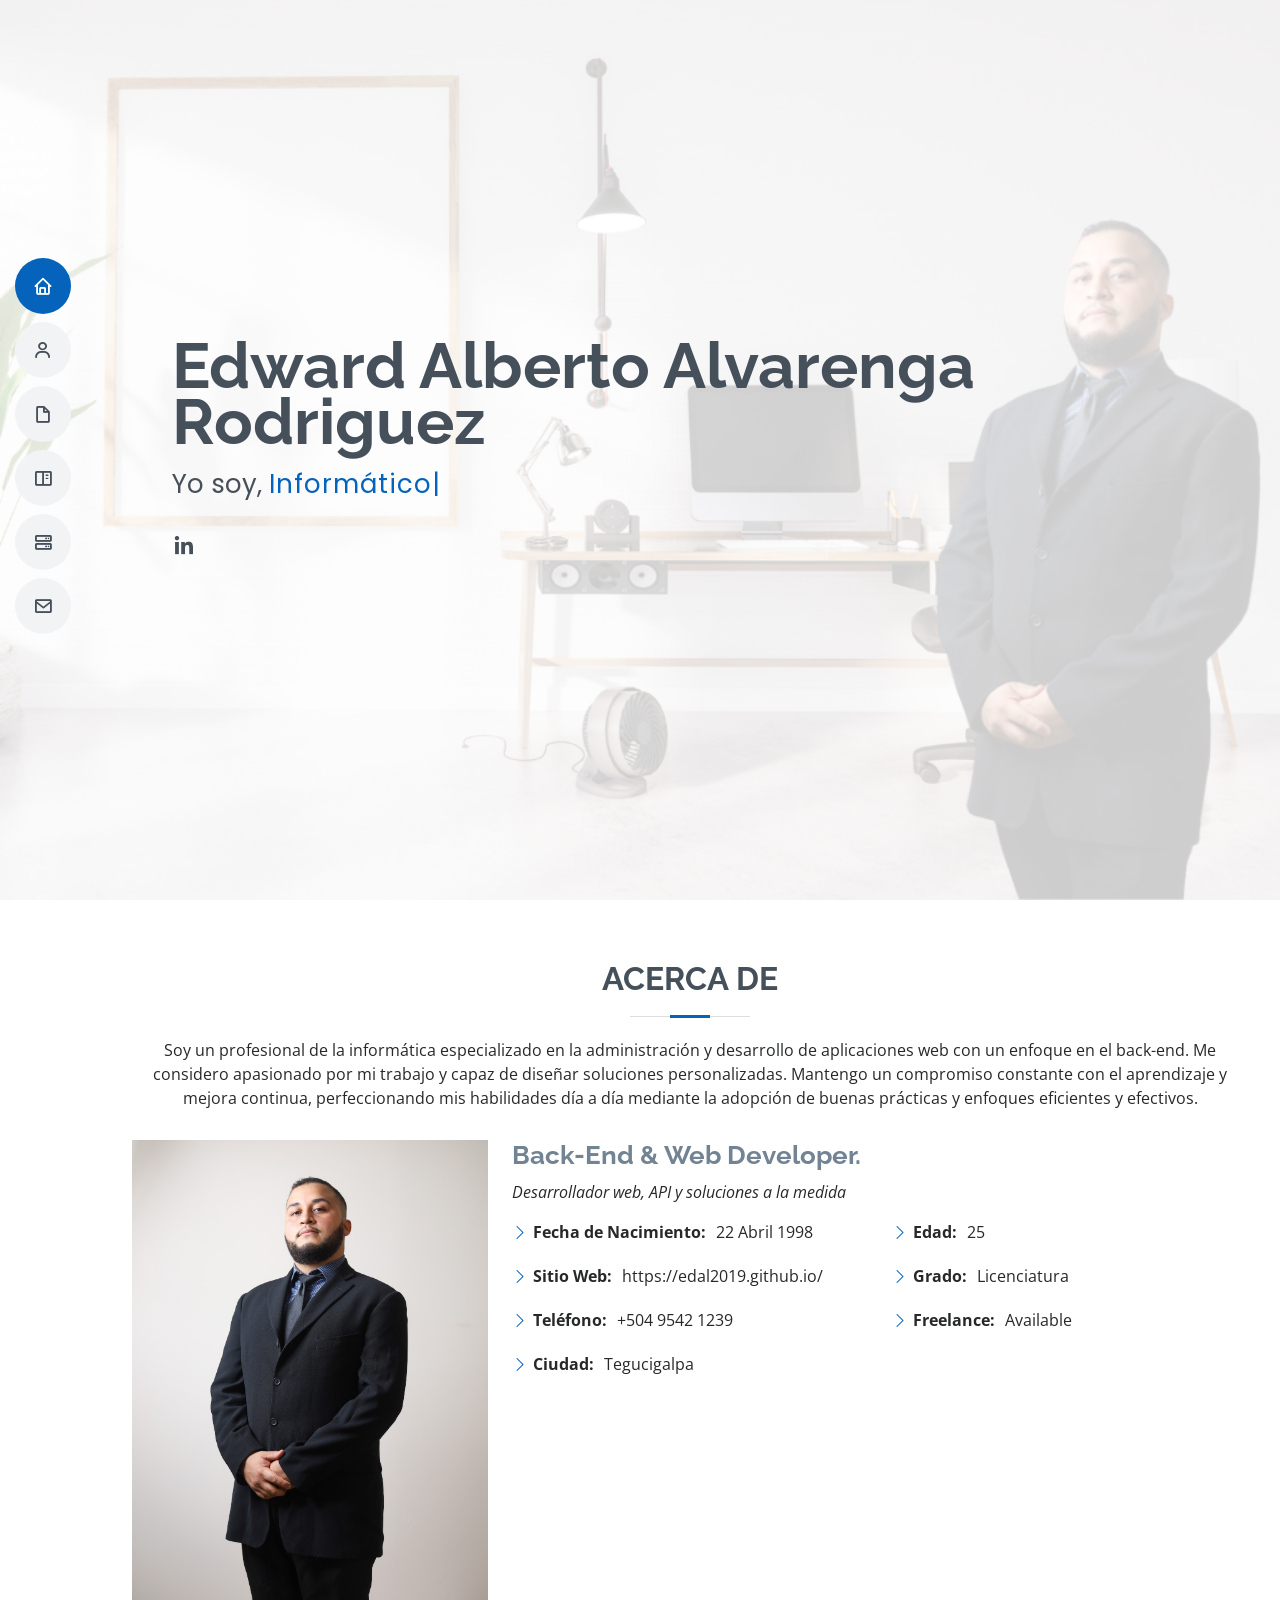
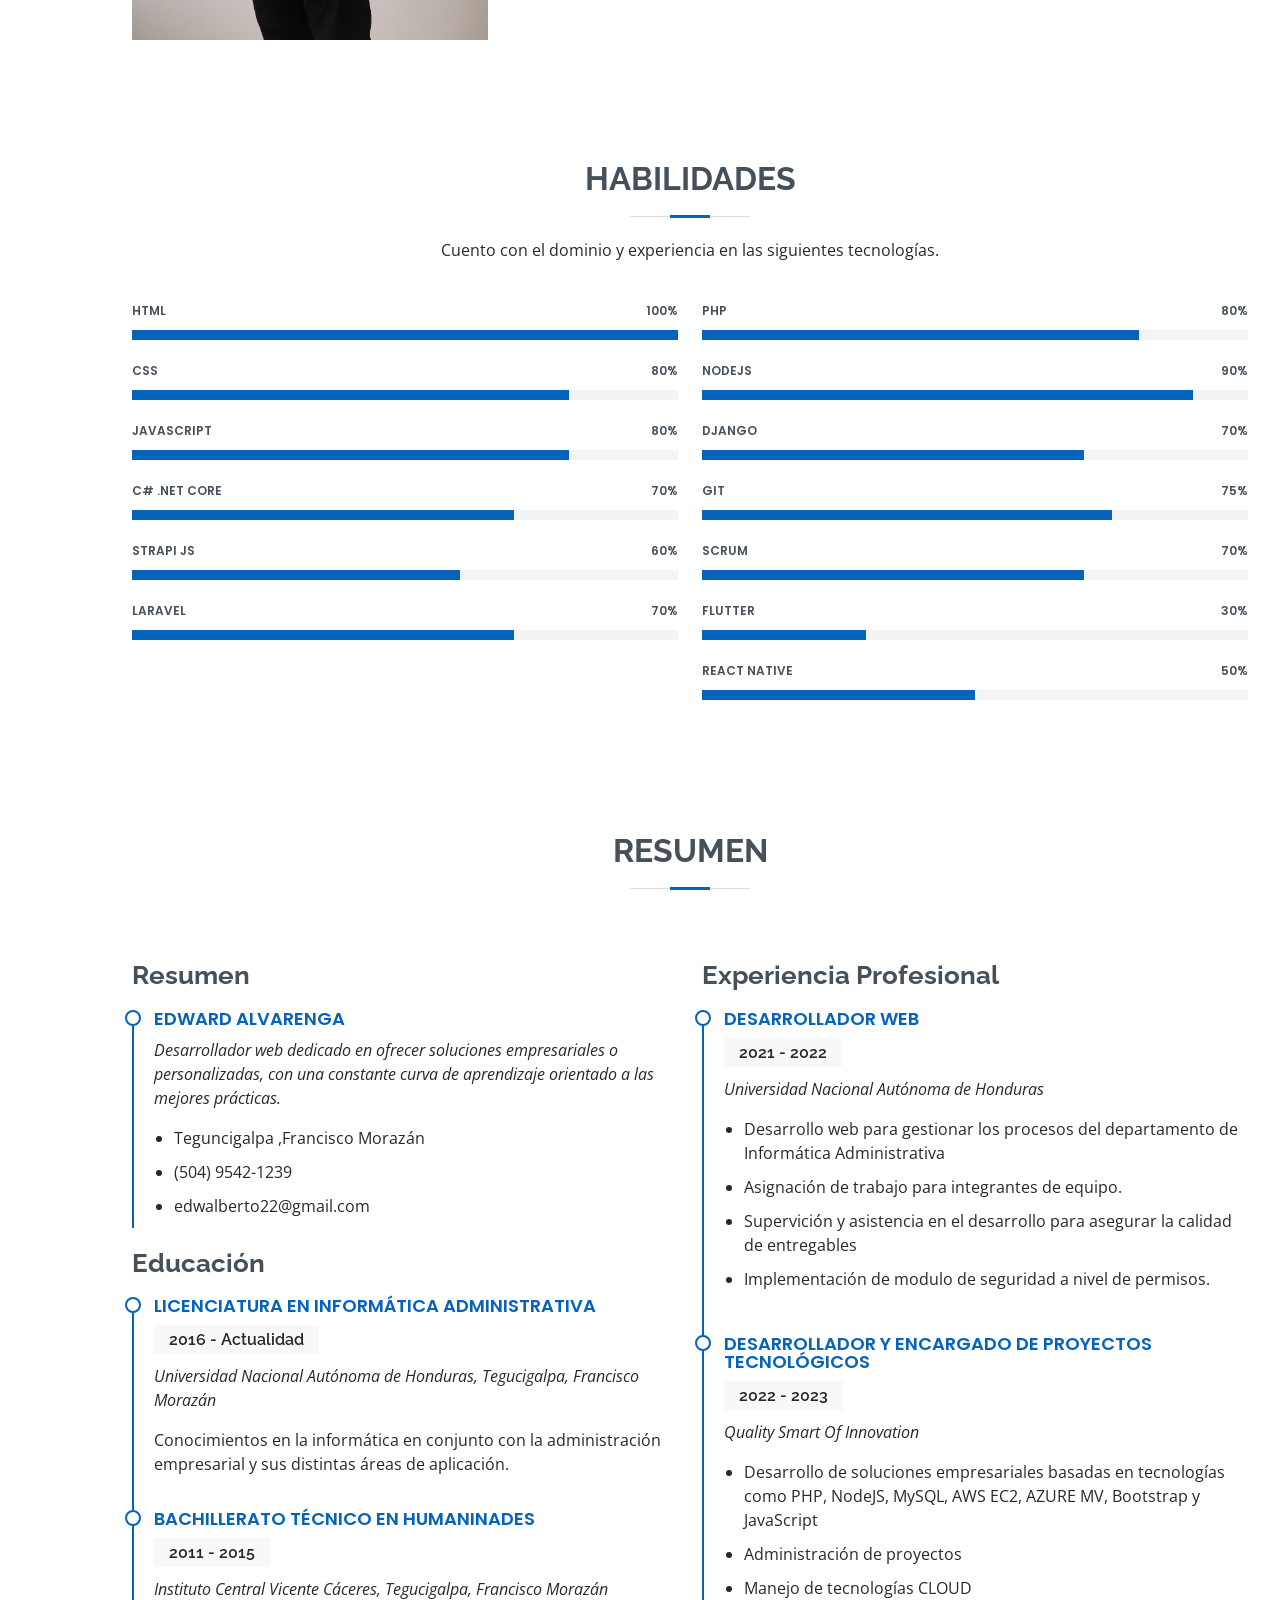
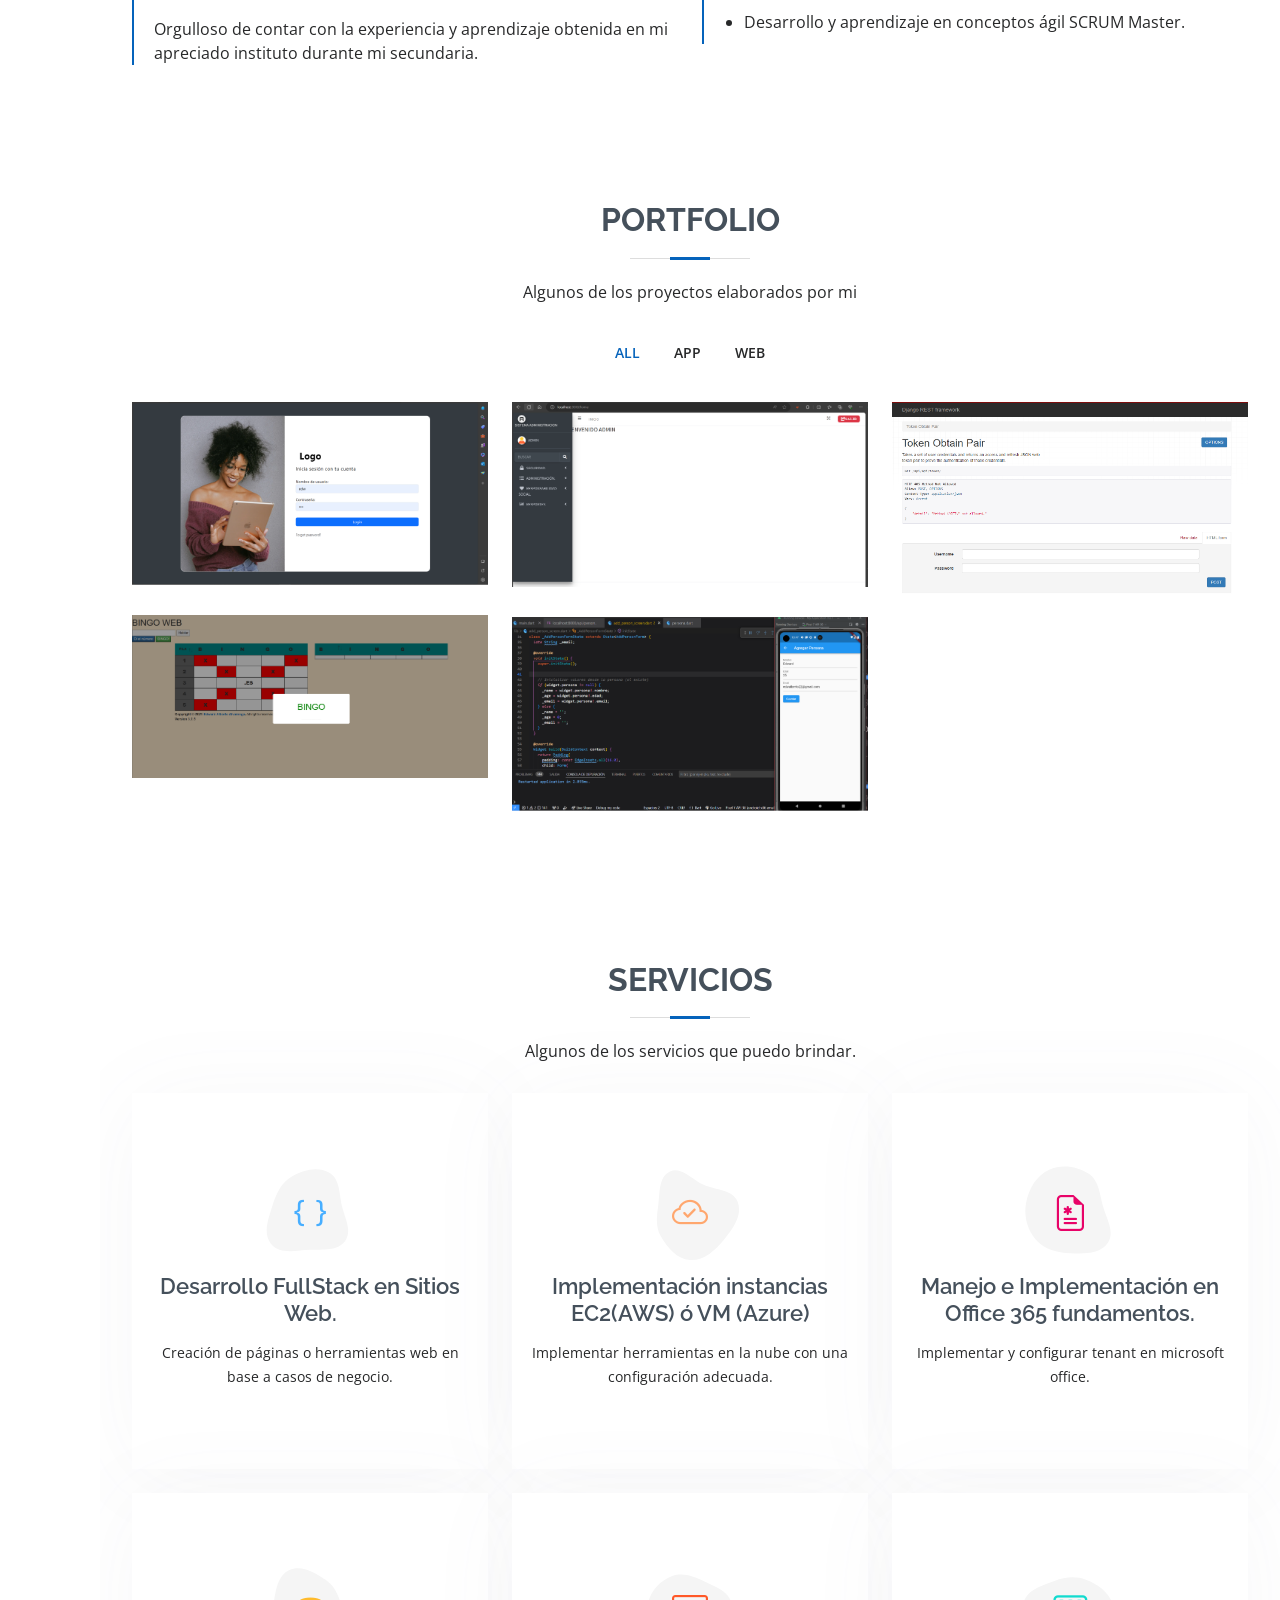
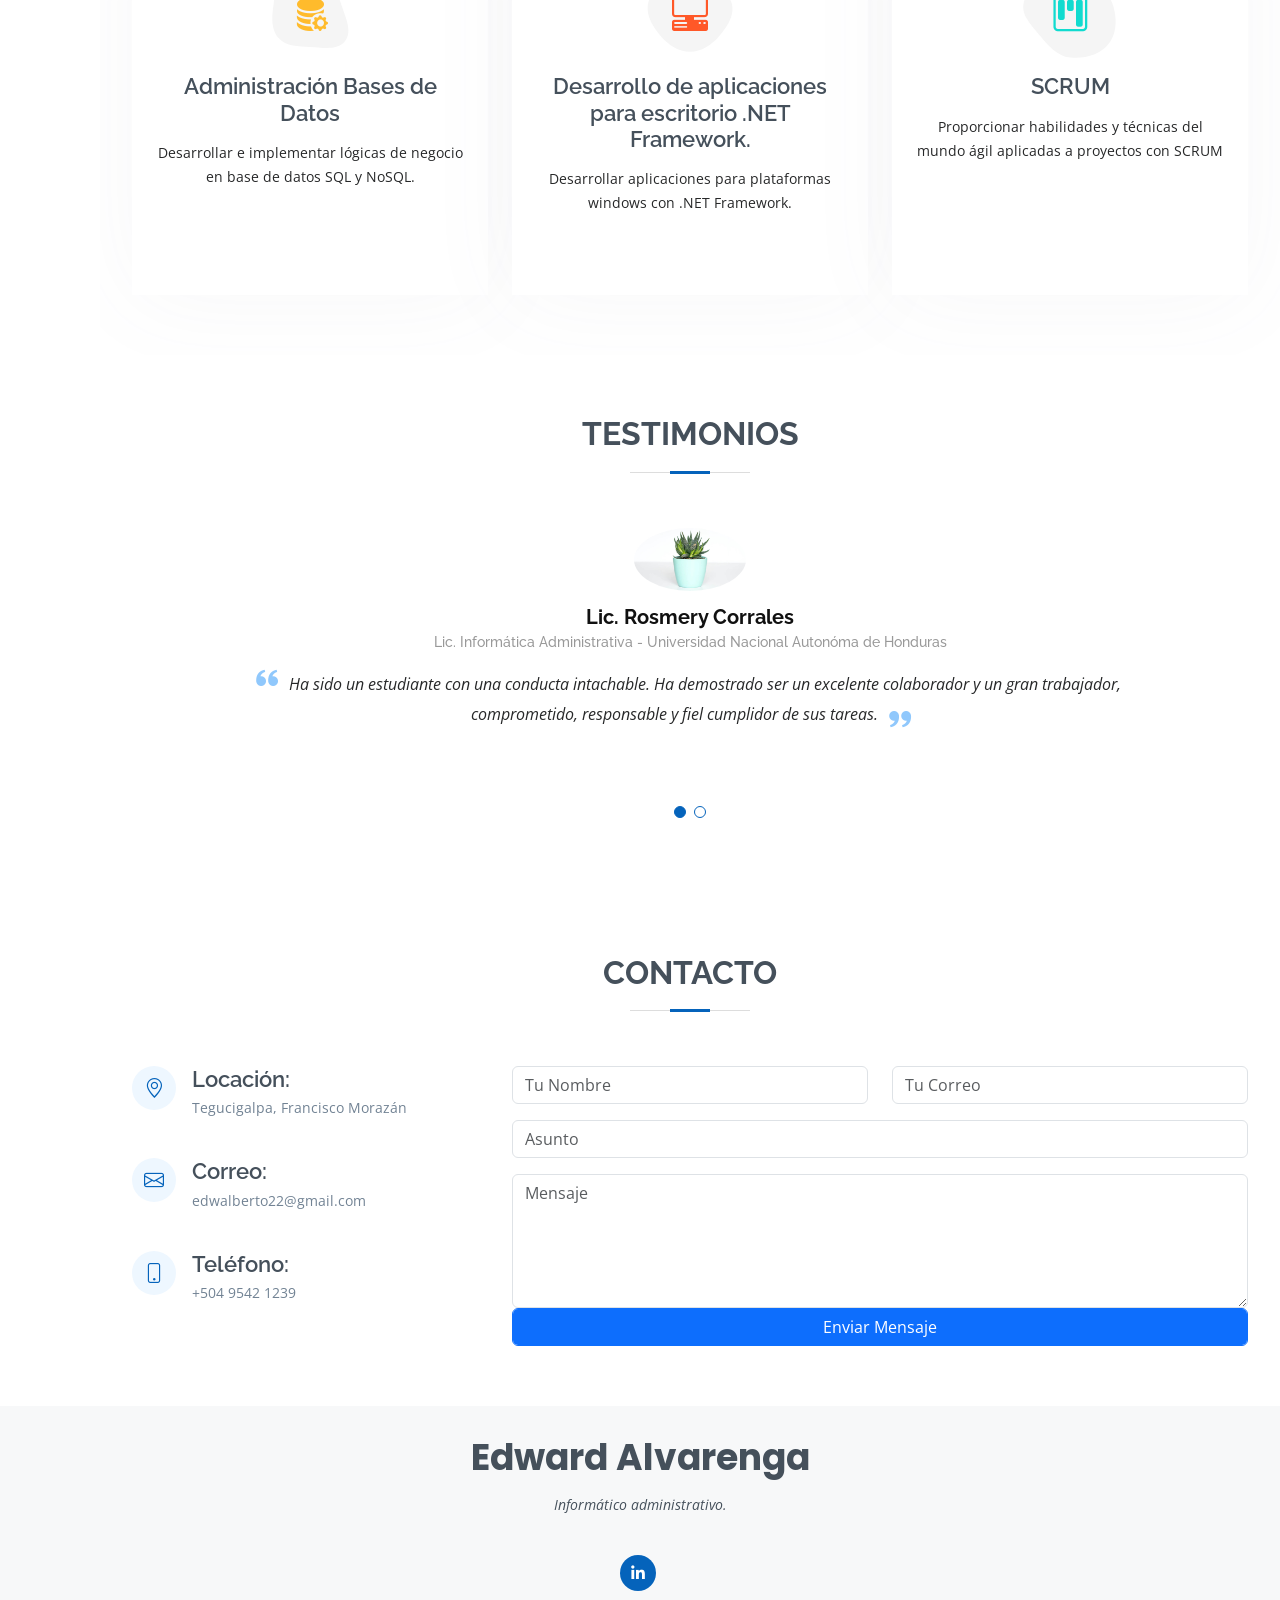
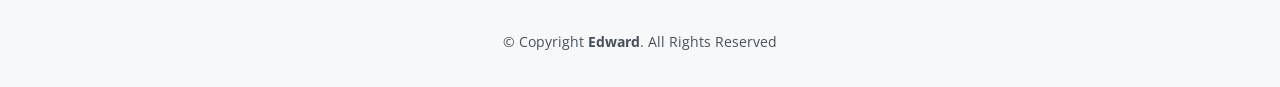
==== index.html @ 3246b092 "react2" ====
<!DOCTYPE html>
<html lang="en">

<head>
  <meta charset="utf-8">
  <meta content="width=device-width, initial-scale=1.0" name="viewport">

  <title>Portafolio Edward Alvarenga - Index</title>
  <meta content="" name="description">
  <meta content="" name="keywords">

  <!-- Favicons -->
  <link href="assets/img/favicon.png" rel="icon">
  <link href="assets/img/apple-touch-icon.png" rel="apple-touch-icon">

  <!-- Google Fonts -->
  <link href="https://fonts.googleapis.com/css?family=Open+Sans:300,300i,400,400i,600,600i,700,700i|Raleway:300,300i,400,400i,500,500i,600,600i,700,700i|Poppins:300,300i,400,400i,500,500i,600,600i,700,700i" rel="stylesheet">

  <!-- Vendor CSS Files -->
  <link href="assets/vendor/aos/aos.css" rel="stylesheet">
  <link href="assets/vendor/bootstrap/css/bootstrap.min.css" rel="stylesheet">
  <link href="assets/vendor/bootstrap-icons/bootstrap-icons.css" rel="stylesheet">
  <link href="assets/vendor/boxicons/css/boxicons.min.css" rel="stylesheet">
  <link href="assets/vendor/glightbox/css/glightbox.min.css" rel="stylesheet">
  <link href="assets/vendor/swiper/swiper-bundle.min.css" rel="stylesheet">

  <!-- Template Main CSS File -->
  <link href="assets/css/style.css" rel="stylesheet">

  <!-- =======================================================
  * Template Name: MyResume
  * Updated: Sep 18 2023 with Bootstrap v5.3.2
  * Template URL: https://bootstrapmade.com/free-html-bootstrap-template-my-resume/
  * Author: BootstrapMade.com
  * License: https://bootstrapmade.com/license/
  ======================================================== -->
</head>

<body>

  <!-- ======= Mobile nav toggle button ======= -->
  <!-- <button type="button" class="mobile-nav-toggle d-xl-none"><i class="bi bi-list mobile-nav-toggle"></i></button> -->
  <i class="bi bi-list mobile-nav-toggle d-lg-none"></i>
  <!-- ======= Header ======= -->
  <header id="header" class="d-flex flex-column justify-content-center">

    <nav id="navbar" class="navbar nav-menu">
      <ul>
        <li><a href="#hero" class="nav-link scrollto active"><i class="bx bx-home"></i> <span>HOME</span></a></li>
        <li><a href="#about" class="nav-link scrollto"><i class="bx bx-user"></i> <span>ACERCA DE</span></a></li>
        <li><a href="#resume" class="nav-link scrollto"><i class="bx bx-file-blank"></i> <span>RESUMEN</span></a></li>
        <li><a href="#portfolio" class="nav-link scrollto"><i class="bx bx-book-content"></i> <span>Portfolio</span></a></li>
        <li><a href="#services" class="nav-link scrollto"><i class="bx bx-server"></i> <span>SERVICIOS</span></a></li>
        <li><a href="#contact" class="nav-link scrollto"><i class="bx bx-envelope"></i> <span>CONTÁCTEME</span></a></li>
      </ul>
    </nav><!-- .nav-menu -->

  </header><!-- End Header -->

  <!-- ======= Hero Section ======= -->
  <section id="hero" class="d-flex flex-column justify-content-center">
    <div class="container" data-aos="zoom-in" data-aos-delay="100">
      <h1>Edward Alberto Alvarenga Rodriguez</h1>
      <p>Yo soy, <span class="typed" data-typed-items="Informático, Desarrollador, Freelancer"></span></p>
      <div class="social-links">


        <a href="https://www.linkedin.com/in/edward-alberto-alvarenga-rodriguez-933784213" target="_blank" class="linkedin"><i class="bx bxl-linkedin"></i></a>
      </div>
    </div>
  </section><!-- End Hero -->

  <main id="main">

    <!-- ======= About Section ======= -->
    <section id="about" class="about">
      <div class="container" data-aos="fade-up">

        <div class="section-title">
          <h2>ACERCA DE</h2>
          <p>
            Soy un profesional de la informática especializado en la administración y desarrollo de aplicaciones web con un enfoque en el back-end. Me considero apasionado por mi trabajo y capaz de diseñar soluciones personalizadas. Mantengo un compromiso constante con el aprendizaje y mejora continua, perfeccionando mis habilidades día a día mediante la adopción de buenas prácticas y enfoques eficientes y efectivos.
          </p>
        </div>

        <div class="row">
          <div class="col-lg-4">
            <img src="assets/img/profile-img1.jpg" class="img-fluid" alt="">
          </div>
          <div class="col-lg-8 pt-4 pt-lg-0 content">
            <h3>Back-End &amp; Web Developer.</h3>
            <p class="fst-italic">
              Desarrollador web, API y soluciones a la medida
            </p>
            <div class="row">
              <div class="col-lg-6">
                <ul>
                  <li><i class="bi bi-chevron-right"></i> <strong>Fecha de Nacimiento:</strong> <span>22 Abril 1998</span></li>
                  <li><i class="bi bi-chevron-right"></i> <strong>Sitio Web:</strong> <span>https://edal2019.github.io/ </span></li>
                  <li><i class="bi bi-chevron-right"></i> <strong>Teléfono:</strong> <span>+504 9542 1239</span></li>
                  <li><i class="bi bi-chevron-right"></i> <strong>Ciudad:</strong> <span>Tegucigalpa</span></li>
                </ul>
              </div>
              <div class="col-lg-6">
                <ul>
                  <li><i class="bi bi-chevron-right"></i> <strong>Edad:</strong> <span>25</span></li>
                  <li><i class="bi bi-chevron-right"></i> <strong>Grado:</strong> <span>Licenciatura</span></li>
                  <li><i class="bi bi-chevron-right"></i> <strong>Freelance:</strong> <span>Available</span></li>
                </ul>
              </div>
            </div>
           
          </div>
        </div>

      </div>
    </section><!-- End About Section -->

    <!-- ======= Facts Section ======= -->
    <section id="facts" hidden class="facts">
      <div class="container" data-aos="fade-up">

        <div class="section-title">
          <h2>Facts</h2>
          <p>Magnam dolores commodi suscipit. Necessitatibus eius consequatur ex aliquid fuga eum quidem. Sit sint consectetur velit. Quisquam quos quisquam cupiditate. Et nemo qui impedit suscipit alias ea. Quia fugiat sit in iste officiis commodi quidem hic quas.</p>
        </div>

        <div class="row">

          <div class="col-lg-3 col-md-6">
            <div class="count-box">
              <i class="bi bi-emoji-smile"></i>
              <span data-purecounter-start="0" data-purecounter-end="232" data-purecounter-duration="1" class="purecounter"></span>
              <p>Happy Clients</p>
            </div>
          </div>

          <div class="col-lg-3 col-md-6 mt-5 mt-md-0">
            <div class="count-box">
              <i class="bi bi-journal-richtext"></i>
              <span data-purecounter-start="0" data-purecounter-end="521" data-purecounter-duration="1" class="purecounter"></span>
              <p>Projects</p>
            </div>
          </div>

          <div class="col-lg-3 col-md-6 mt-5 mt-lg-0">
            <div class="count-box">
              <i class="bi bi-headset"></i>
              <span data-purecounter-start="0" data-purecounter-end="1463" data-purecounter-duration="1" class="purecounter"></span>
              <p>Hours Of Support</p>
            </div>
          </div>

          <div class="col-lg-3 col-md-6 mt-5 mt-lg-0">
            <div class="count-box">
              <i class="bi bi-award"></i>
              <span data-purecounter-start="0" data-purecounter-end="25" data-purecounter-duration="1" class="purecounter"></span>
              <p>Awards</p>
            </div>
          </div>

        </div>

      </div>
    </section><!-- End Facts Section -->

    <!-- ======= Skills Section ======= -->
    <section id="skills" class="skills section-bg">
      <div class="container" data-aos="fade-up">

        <div class="section-title">
          <h2>Habilidades</h2>
          <p>Cuento con el dominio y experiencia en las siguientes tecnologías.</p>
        </div>

        <div class="row skills-content">

          <div class="col-lg-6">

            <div class="progress">
              <span class="skill">HTML <i class="val">100%</i></span>
              <div class="progress-bar-wrap">
                <div class="progress-bar" role="progressbar" aria-valuenow="100" aria-valuemin="0" aria-valuemax="100"></div>
              </div>
            </div>

            <div class="progress">
              <span class="skill">CSS <i class="val">80%</i></span>
              <div class="progress-bar-wrap">
                <div class="progress-bar" role="progressbar" aria-valuenow="80" aria-valuemin="0" aria-valuemax="100"></div>
              </div>
            </div>

            <div class="progress">
              <span class="skill">JavaScript <i class="val">80%</i></span>
              <div class="progress-bar-wrap">
                <div class="progress-bar" role="progressbar" aria-valuenow="80" aria-valuemin="0" aria-valuemax="100"></div>
              </div>
            </div>

          </div>

          <div class="col-lg-6">

            <div class="progress">
              <span class="skill">PHP <i class="val">80%</i></span>
              <div class="progress-bar-wrap">
                <div class="progress-bar" role="progressbar" aria-valuenow="80" aria-valuemin="0" aria-valuemax="100"></div>
              </div>
            </div>

            <div class="progress">
              <span class="skill">NodeJS <i class="val">90%</i></span>
              <div class="progress-bar-wrap">
                <div class="progress-bar" role="progressbar" aria-valuenow="90" aria-valuemin="0" aria-valuemax="100"></div>
              </div>
            </div>

            <div class="progress">
              <span class="skill">DJango <i class="val">70%</i></span>
              <div class="progress-bar-wrap">
                <div class="progress-bar" role="progressbar" aria-valuenow="70" aria-valuemin="0" aria-valuemax="100"></div>
              </div>
            </div>

          </div>
          <div class="col-lg-6">

            <div class="progress">
              <span class="skill">C# .NET CORE <i class="val">70%</i></span>
              <div class="progress-bar-wrap">
                <div class="progress-bar" role="progressbar" aria-valuenow="70" aria-valuemin="0" aria-valuemax="100"></div>
              </div>
            </div>
            <div class="progress">
              <span class="skill">STRAPI JS<i class="val">60%</i></span>
              <div class="progress-bar-wrap">
                <div class="progress-bar" role="progressbar" aria-valuenow="60" aria-valuemin="0" aria-valuemax="100"></div>
              </div>
            </div>
            <div class="progress">
              <span class="skill">Laravel <i class="val">70%</i></span>
              <div class="progress-bar-wrap">
                <div class="progress-bar" role="progressbar" aria-valuenow="70" aria-valuemin="0" aria-valuemax="100"></div>
              </div>
            </div>

           

          </div>
          <div class="col-lg-6">
          
            <div class="progress">
              <span class="skill">GIT<i class="val">75%</i></span>
              <div class="progress-bar-wrap">
                <div class="progress-bar" role="progressbar" aria-valuenow="75" aria-valuemin="0" aria-valuemax="100"></div>
              </div>
            </div>
            <div class="progress">
              <span class="skill">SCRUM<i class="mdi mdi-sticker-minus:"></i><i class="val">70%</i></span>
              <div class="progress-bar-wrap">
                <div class="progress-bar" role="progressbar" aria-valuenow="70" aria-valuemin="0" aria-valuemax="100"></div>
              </div>
            </div>
            <div class="progress">
              <span class="skill">FLUTTER<i class="mdi mdi-sticker-minus:"></i><i class="val">30%</i></span>
              <div class="progress-bar-wrap">
                <div class="progress-bar" role="progressbar" aria-valuenow="30" aria-valuemin="0" aria-valuemax="100"></div>
              </div>
            </div>
             <div class="progress">
              <span class="skill">REACT NATIVE<i class="mdi mdi-sticker-minus:"></i><i class="val">50%</i></span>
              <div class="progress-bar-wrap">
                <div class="progress-bar" role="progressbar" aria-valuenow="50" aria-valuemin="0" aria-valuemax="100"></div>
              </div>
            </div>
            
          </div>
        

        </div>

      </div>
    </section><!-- End Skills Section -->

    <!-- ======= Resume Section ======= -->
    <section id="resume" class="resume">
      <div class="container" data-aos="fade-up">

        <div class="section-title">
          <h2>Resumen</h2>
            </div>

        <div class="row">
          <div class="col-lg-6">
            <h3 class="resume-title">Resumen</h3>
            <div class="resume-item pb-0">
              <h4>Edward Alvarenga</h4>
              <p><em>Desarrollador web dedicado en ofrecer soluciones empresariales o personalizadas, con una constante curva de aprendizaje orientado a las mejores prácticas.</em></p>
              <ul>
                <li>Teguncigalpa ,Francisco Morazán</li>
                <li>(504) 9542-1239</li>
                <li>edwalberto22@gmail.com</li>
              </ul>
            </div>

            <h3 class="resume-title">Educación</h3>
            <div class="resume-item">
              <h4> Licenciatura en Informática Administrativa</h4>
              <h5>2016 - Actualidad</h5>
              <p><em>Universidad Nacional Autónoma de Honduras, Tegucigalpa, Francisco Morazán</em></p>
              <p>Conocimientos en la informática en conjunto con la administración empresarial y sus distintas áreas de aplicación. </p>
            </div>
            <div class="resume-item">
              <h4>Bachillerato Técnico en humaninades </h4>
              <h5>2011 - 2015</h5>
              <p><em>Instituto Central Vicente Cáceres, Tegucigalpa, Francisco Morazán</em></p>
              <p>Orgulloso de contar con la experiencia y aprendizaje obtenida en mi apreciado instituto durante mi secundaria. </p>
            </div>
          </div>
          <div class="col-lg-6">
            <h3 class="resume-title">Experiencia Profesional</h3>
            <div class="resume-item">
              <h4>Desarrollador Web</h4>
              <h5>2021 - 2022</h5>
              <p><em>Universidad Nacional Autónoma de Honduras </em></p>
              <ul>
                <li>Desarrollo web para gestionar los procesos del departamento de Informática Administrativa</li>
                <li>Asignación de trabajo para integrantes de equipo. </li>
                <li>Supervición y asistencia en el desarrollo para asegurar la calidad de entregables</li>
                <li>Implementación de modulo de seguridad a nivel de permisos.</li>
              </ul>
            </div>
            <div class="resume-item">
              <h4>Desarrollador y encargado de proyectos tecnológicos </h4>
              <h5>2022 - 2023</h5>
              <p><em>Quality Smart Of Innovation</em></p>
              <ul>
                <li>Desarrollo de soluciones empresariales basadas en tecnologías como PHP, NodeJS, MySQL, AWS EC2, AZURE MV, Bootstrap y JavaScript</li>
                <li>Administración de proyectos</li>
                <li>Manejo de tecnologías CLOUD</li>
                <li>Desarrollo y aprendizaje en conceptos ágil SCRUM Master.</li>
              </ul>
            </div>
          </div>
        </div>

      </div>
    </section><!-- End Resume Section -->

    <!-- ======= Portfolio Section ======= -->
    <section id="portfolio" class="portfolio section-bg">
      <div class="container" data-aos="fade-up">

        <div class="section-title">
          <h2>Portfolio</h2>
          <p>Algunos de los proyectos elaborados por mi</p>
        </div>

        <div class="row">
          <div class="col-lg-12 d-flex justify-content-center" data-aos="fade-up" data-aos-delay="100">
            <ul id="portfolio-flters">
              <li data-filter="*" class="filter-active">All</li>
              <li data-filter=".filter-app">App</li>
              <!--   -->
              <li data-filter=".filter-web">Web</li>
            </ul>
          </div>
        </div>

        <div class="row portfolio-container" data-aos="fade-up" data-aos-delay="200">
          <div class="col-lg-4 col-md-6 portfolio-item filter-web">
            <div class="portfolio-wrap">
              <img src="assets/img/portfolio/Sistema-Escolar-1.PNG" class="img-fluid" alt="">
              <div class="portfolio-info">
                <h4>Sistema Escolar - DJANGO</h4>
                <p>Web</p>
                <div class="portfolio-links">
                  <a href="assets/img/portfolio/Sistema-Escolar-1.PNG" data-gallery="portfolioGallery" class="portfolio-lightbox" title="Sistema Escolar Django"><i class="bx bx-plus"></i></a>
                  <a  id="django-rest-framework" href="portfolio-details.html?project=Sistema-Escolar&cantidad=5" class="portfolio-details-lightbox" data-glightbox="type: external" title="Portfolio Details"><i class="bx bx-link"></i></a>
                </div>
              </div>
            </div>
          </div>

          <div class="row portfolio-container" data-aos="fade-up" data-aos-delay="200">
            <div class="col-lg-4 col-md-6 portfolio-item filter-web">
              <div class="portfolio-wrap">
                <img src="assets/img/portfolio/Responsabilidad-Social-1.PNG" class="img-fluid" alt="">
                <div class="portfolio-info">
                  <h4>Sistema Responsabilidad Social - NodeJS</h4>
                  <p>Web</p>
                  <div class="portfolio-links">
                    <a href="assets/img/portfolio/Responsabilidad-Social-1.PNG" data-gallery="portfolioGallery" class="portfolio-lightbox" title="Responsabilidad Social"><i class="bx bx-plus"></i></a>
                    <a  id="django-rest-framework" href="portfolio-details.html?project=Responsabilidad-Social&cantidad=9" class="portfolio-details-lightbox" data-glightbox="type: external" title="Portfolio Details"><i class="bx bx-link"></i></a>
                  </div>
                </div>
              </div>
            </div>

          <div class="col-lg-4 col-md-6 portfolio-item filter-web">
            <div class="portfolio-wrap">
              <img src="assets/img/portfolio/django-rest-framework-1.PNG" class="img-fluid" alt="">
              <div class="portfolio-info">
                <h4>API REST - DJANGO REST FRAMEWORK</h4>
                <p>Web</p>
                <div class="portfolio-links">
                  <a href="assets/img/portfolio/django-rest-framework-1.PNG" data-gallery="portfolioGallery" class="portfolio-lightbox" title="django-rest-framework"><i class="bx bx-plus"></i></a>
                  <a  id="django-rest-framework" href="portfolio-details.html?project=django-rest-framework&cantidad=5" class="portfolio-details-lightbox" data-glightbox="type: external" title="Portfolio Details"><i class="bx bx-link"></i></a>
                </div>
              </div>
            </div>
          </div>

          <div class="col-lg-4 col-md-6 portfolio-item filter-web">
            <div class="portfolio-wrap">
              <img src="assets/img/portfolio/bingo-web-5.PNG" class="img-fluid" alt="">
              <div class="portfolio-info">
                <h4>BINGO WEB</h4>
                <p>Web</p>
                <div class="portfolio-links">
                  <a href="assets/img/portfolio/bingo-web-1.PNG" data-gallery="portfolioGallery" class="portfolio-lightbox" title="BINGO WEB"><i class="bx bx-plus"></i></a>
                  <a href="portfolio-details.html?project=bingo-web&cantidad=5" class="portfolio-details-lightbox" data-glightbox="type: external" title="Portfolio Details"><i class="bx bx-link"></i></a>
                </div>
              </div>
            </div>
          </div>


    

          <div class="col-lg-4 col-md-6 portfolio-item filter-app">
            <div class="portfolio-wrap">
              <img src="assets/img/portfolio/flutter-django-1.PNG" class="img-fluid" alt="">
              <div class="portfolio-info">
                <h4> Flutter CRUD Personas</h4>
                <p>App</p>
                <div class="portfolio-links">
                  <a href="assets/img/portfolio/flutter-django-1.PNG" data-gallery="portfolioGallery" class="portfolio-lightbox" title="App Flutter"><i class="bx bx-plus"></i></a>
                  <a href="portfolio-details.html?project=flutter-django&cantidad=2" class="portfolio-details-lightbox" data-glightbox="type: external" title="Portfolio Details"><i class="bx bx-link"></i></a>
                </div>
              </div>
            </div>
          </div>


   

       
        </div>

      </div>
    </section><!-- End Portfolio Section -->

    <!-- ======= Services Section ======= -->
    <section id="services" class="services">
      <div class="container" data-aos="fade-up">

        <div class="section-title">
          <h2>Servicios</h2>
          <p>Algunos de los servicios que puedo brindar.</p>
        </div>

        <div class="row">

          <div class="col-lg-4 col-md-6 d-flex align-items-stretch" data-aos="zoom-in" data-aos-delay="100">
            <div class="icon-box iconbox-blue">
              <div class="icon">
                <svg width="100" height="100" viewBox="0 0 600 600" xmlns="http://www.w3.org/2000/svg">
                  <path stroke="none" stroke-width="0" fill="#f5f5f5" d="M300,521.0016835830174C376.1290562159157,517.8887921683347,466.0731472004068,529.7835943286574,510.70327084640275,468.03025145048787C554.3714126377745,407.6079735673963,508.03601936045806,328.9844924480964,491.2728898941984,256.3432110539036C474.5976632858925,184.082847569629,479.9380746630129,96.60480741107993,416.23090153303,58.64404602377083C348.86323505073057,18.502131276798302,261.93793281208167,40.57373210992963,193.5410806939664,78.93577620505333C130.42746243093433,114.334589627462,98.30271207620316,179.96522072025542,76.75703585869454,249.04625023123273C51.97151888228291,328.5150500222984,13.704378332031375,421.85034740162234,66.52175969318436,486.19268352777647C119.04800174914682,550.1803526380478,217.28368757567262,524.383925680826,300,521.0016835830174"></path>
                </svg>
                <i class="bi bi-braces"></i>
              </div>
              <h4><a href="">Desarrollo FullStack en Sitios Web.</a></h4>
              <p>Creación de páginas o herramientas web en base a casos de negocio.</p>
            </div>
          </div>

          <div class="col-lg-4 col-md-6 d-flex align-items-stretch mt-4 mt-md-0" data-aos="zoom-in" data-aos-delay="200">
            <div class="icon-box iconbox-orange ">
              <div class="icon">
                <svg width="100" height="100" viewBox="0 0 600 600" xmlns="http://www.w3.org/2000/svg">
                  <path stroke="none" stroke-width="0" fill="#f5f5f5" d="M300,582.0697525312426C382.5290701553225,586.8405444964366,449.9789794690241,525.3245884688669,502.5850820975895,461.55621195738473C556.606425686781,396.0723002908107,615.8543463187945,314.28637112970534,586.6730223649479,234.56875336149918C558.9533121215079,158.8439757836574,454.9685369536778,164.00468322053177,381.49747125262974,130.76875717737553C312.15926192815925,99.40240125094834,248.97055460311594,18.661163978235184,179.8680185752513,50.54337015887873C110.5421016452524,82.52863877960104,119.82277516462835,180.83849132639028,109.12597500060166,256.43424936330496C100.08760227029461,320.3096726198365,92.17705696193138,384.0621239912766,124.79988738764834,439.7174275375508C164.83382741302287,508.01625554203684,220.96474134820875,577.5009287672846,300,582.0697525312426"></path>
                </svg>
                <i class="bi bi-cloud-check"></i>
              </div>
              <h4><a href="">Implementación instancias EC2(AWS) ó VM (Azure)</a></h4>
              <p>Implementar herramientas en la nube con una configuración adecuada.</p>
            </div>
          </div>

          <div class="col-lg-4 col-md-6 d-flex align-items-stretch mt-4 mt-lg-0" data-aos="zoom-in" data-aos-delay="300">
            <div class="icon-box iconbox-pink">
              <div class="icon">
                <svg width="100" height="100" viewBox="0 0 600 600" xmlns="http://www.w3.org/2000/svg">
                  <path stroke="none" stroke-width="0" fill="#f5f5f5" d="M300,541.5067337569781C382.14930387511276,545.0595476570109,479.8736841581634,548.3450877840088,526.4010558755058,480.5488172755941C571.5218469581645,414.80211281144784,517.5187510058486,332.0715597781072,496.52539010469104,255.14436215662573C477.37192572678356,184.95920475031193,473.57363656557914,105.61284051026155,413.0603344069578,65.22779650032875C343.27470386102294,18.654635553484475,251.2091493199835,5.337323636656869,175.0934190732945,40.62881213300186C97.87086631185822,76.43348514350839,51.98124368387456,156.15599469081315,36.44837278890362,239.84606092416172C21.716077023791087,319.22268207091537,43.775223500013084,401.1760424656574,96.891909868211,461.97329694683043C147.22146801428983,519.5804099606455,223.5754009179313,538.201503339737,300,541.5067337569781"></path>
                </svg>
                <i class="bi bi-file-earmark-medical"></i>
              </div>
              <h4><a href="">Manejo e Implementación en Office 365 fundamentos.</a></h4>
              <p>Implementar y configurar tenant en microsoft office.</p>
            </div>
          </div>

          <div class="col-lg-4 col-md-6 d-flex align-items-stretch mt-4" data-aos="zoom-in" data-aos-delay="100">
            <div class="icon-box iconbox-yellow">
              <div class="icon">
                <svg width="100" height="100" viewBox="0 0 600 600" xmlns="http://www.w3.org/2000/svg">
                  <path stroke="none" stroke-width="0" fill="#f5f5f5" d="M300,503.46388370962813C374.79870501325706,506.71871716319447,464.8034551963731,527.1746412648533,510.4981551193396,467.86667711651364C555.9287308511215,408.9015244558933,512.6030010748507,327.5744911775523,490.211057578863,256.5855673507754C471.097692560561,195.9906835881958,447.69079081568157,138.11976852964426,395.19560036434837,102.3242989838813C329.3053358748298,57.3949838291264,248.02791733380457,8.279543830951368,175.87071277845988,42.242879143198664C103.41431057327972,76.34704239035025,93.79494320519305,170.9812938413882,81.28167332365135,250.07896920659033C70.17666984294237,320.27484674793965,64.84698225790005,396.69656628748305,111.28512138212992,450.4950937839243C156.20124167950087,502.5303643271138,231.32542653798444,500.4755392045468,300,503.46388370962813"></path>
                </svg>
                <i class="bi bi-database-fill-gear"></i>
              </div>
              <h4><a href="">Administración Bases de Datos</a></h4>
              <p>Desarrollar e implementar lógicas de negocio en base de datos SQL y NoSQL.</p>
            </div>
          </div>

          <div class="col-lg-4 col-md-6 d-flex align-items-stretch mt-4" data-aos="zoom-in" data-aos-delay="200">
            <div class="icon-box iconbox-red">
              <div class="icon">
                <svg width="100" height="100" viewBox="0 0 600 600" xmlns="http://www.w3.org/2000/svg">
                  <path stroke="none" stroke-width="0" fill="#f5f5f5" d="M300,532.3542879108572C369.38199826031484,532.3153073249985,429.10787420159085,491.63046689027357,474.5244479745417,439.17860296908856C522.8885846962883,383.3225815378663,569.1668002868075,314.3205725914397,550.7432151929288,242.7694973846089C532.6665558377875,172.5657663291529,456.2379748765914,142.6223662098291,390.3689995646985,112.34683881706744C326.66090330228417,83.06452184765237,258.84405631176094,53.51806209861945,193.32584062364296,78.48882559362697C121.61183558270385,105.82097193414197,62.805066853699245,167.19869350419734,48.57481801355237,242.6138429142374C34.843463184063346,315.3850353017275,76.69343916112496,383.4422959591041,125.22947124332185,439.3748458443577C170.7312796277747,491.8107796887764,230.57421082200815,532.3932930995766,300,532.3542879108572"></path>
                </svg>
                <i class="bi bi-pc-display-horizontal"></i>
              </div>
              <h4><a href="">Desarrollo de aplicaciones para escritorio .NET Framework.</a></h4>
              <p>Desarrollar aplicaciones para plataformas windows con .NET Framework.</p>
            </div>
          </div>

          <div class="col-lg-4 col-md-6 d-flex align-items-stretch mt-4" data-aos="zoom-in" data-aos-delay="300">
            <div class="icon-box iconbox-teal">
              <div class="icon">
                <svg width="100" height="100" viewBox="0 0 600 600" xmlns="http://www.w3.org/2000/svg">
                  <path stroke="none" stroke-width="0" fill="#f5f5f5" d="M300,566.797414625762C385.7384707136149,576.1784315230908,478.7894351017131,552.8928747891023,531.9192734346935,484.94944893311C584.6109503024035,417.5663521118492,582.489472248146,322.67544863468447,553.9536738515405,242.03673114598146C529.1557734026468,171.96086150256528,465.24506316201064,127.66468636344209,395.9583748389544,100.7403814666027C334.2173773831606,76.7482773500951,269.4350130405921,84.62216499799875,207.1952322260088,107.2889140133804C132.92018162631612,134.33871894543012,41.79353780512637,160.00259165414826,22.644507872594943,236.69541883565114C3.319112789854554,314.0945973066697,72.72355303640163,379.243833228382,124.04198916343866,440.3218312028393C172.9286146004772,498.5055451809895,224.45579914871206,558.5317968840102,300,566.797414625762"></path>
                </svg>
                <i class="bi bi-kanban"></i>
              </div>
              <h4><a href="">SCRUM</a></h4>
              <p>Proporcionar habilidades y técnicas del mundo ágil aplicadas a proyectos con SCRUM</p>
            </div>
          </div>

        </div>

      </div>
    </section><!-- End Services Section -->

    <!-- ======= Testimonials Section ======= -->
    <section id="testimonials" class="testimonials section-bg">
      <div class="container" data-aos="fade-up">

        <div class="section-title">
          <h2>Testimonios</h2>
        </div>

        <div class="testimonials-slider swiper" data-aos="fade-up" data-aos-delay="100">
          <div class="swiper-wrapper">

            <div class="swiper-slide">
              <div class="testimonial-item">
                <img src="assets/img/portfolio/portfolio-3.jpg" class="testimonial-img" alt="">
                <h3>Lic. Rosmery Corrales</h3>
                <h4>Lic. Informática Administrativa - Universidad Nacional Autonóma de Honduras </h4>
                <p>
                  <i class="bx bxs-quote-alt-left quote-icon-left"></i>
                  Ha sido un estudiante con una conducta intachable. Ha demostrado ser un excelente colaborador y un gran trabajador, comprometido, responsable y fiel cumplidor de sus tareas.
                  <i class="bx bxs-quote-alt-right quote-icon-right"></i>
                </p>
              </div>
            </div><!-- End testimonial item -->
            <div class="swiper-slide">
              <div class="testimonial-item">
                <img src="assets/img/testimonials/lic_geancarlos.jpeg" class="testimonial-img" alt="">
                <h3>Lic. Geancarlos Scalici</h3>
                <h4>Master Data Management e Innovación en tecnología, TI - Universidad de Barcelona </h4>
                <p>
                  <i class="bx bxs-quote-alt-left quote-icon-left"></i>
                  Es una persona que pone todo su interés en lograr los objetivos que se le plantean. Sobresaliente en sus actividades, si podría recomendarlo pienso que lo haría sin pensarlo, ya que cumple con lo que un buen profesional debe tener.
                  <i class="bx bxs-quote-alt-right quote-icon-right"></i>
                </p>
              </div>
            </div><!-- End testimonial item -->

          
          

          </div>
          <div class="swiper-pagination"></div>
        </div>

      </div>
    </section><!-- End Testimonials Section -->

    <!-- ======= Contact Section ======= -->
    <section id="contact" class="contact">
      <div class="container" data-aos="fade-up">

        <div class="section-title">
          <h2>Contacto</h2>
        </div>

        <div class="row mt-1">

          <div class="col-lg-4">

        

            <div class="info">
              <div class="address">
                <i class="bi bi-geo-alt"></i>
                <h4>Locación:</h4>
                <p>Tegucigalpa, Francisco Morazán</p>
              </div>

              <div class="email">
                <i class="bi bi-envelope"></i>
                <h4>Correo:</h4>
                <p>edwalberto22@gmail.com</p>
              </div>

              <div class="phone">
                <i class="bi bi-phone"></i>
                <h4>Teléfono:</h4>
                <p>+504 9542 1239</p>
              </div>

            </div>

          </div>

          <div class="col-lg-8 mt-5 mt-lg-0">
        

            <form action="https://formspree.io/f/xknlegqy" method="post" role="form" class="">
              <div class="row">
                <div class="col-md-6 form-group">
                  <input type="text" name="name" class="form-control" id="name" placeholder="Tu Nombre" required>
                </div>
                <div class="col-md-6 form-group mt-3 mt-md-0">
                  <input type="email" class="form-control" name="email" id="email" placeholder="Tu Correo" required>
                </div>
              </div>
              <div class="form-group mt-3">
                <input type="text" class="form-control" name="subject" id="subject" placeholder="Asunto" required>
              </div>
              <div class="form-group mt-3">
                <textarea class="form-control" name="message" rows="5" placeholder="Mensaje" required></textarea>
              </div>
            
              <div class="text-center"><button class="btn btn-primary form-control" type="submit">Enviar Mensaje</button></div>
            </form>

          </div>

        </div>

      </div>
    </section><!-- End Contact Section -->

  </main><!-- End #main -->

  <!-- ======= Footer ======= -->
  <footer id="footer">
    <div class="container">
      <h3>Edward Alvarenga</h3>
      <p>Informático administrativo.</p>
      <div class="social-links">
     
        <a href="https://www.linkedin.com/in/edward-alberto-alvarenga-rodriguez-933784213" target="_blank" class="linkedin"><i class="bx bxl-linkedin"></i></a>
      </div>
      <div class="copyright">
        &copy; Copyright <strong><span>Edward</span></strong>. All Rights Reserved
      </div>
      <div class="credits">
        <!-- All the links in the footer should remain intact. -->
        <!-- You can delete the links only if you purchased the pro version. -->
        <!-- Licensing information: [license-url] -->
        <!-- Purchase the pro version with working PHP/AJAX contact form: https://bootstrapmade.com/free-html-bootstrap-template-my-resume/ -->
       
      </div>
    </div>
  </footer><!-- End Footer -->

  <div id="preloader"></div>
  <a href="#" class="back-to-top d-flex align-items-center justify-content-center"><i class="bi bi-arrow-up-short"></i></a>

  <!-- Vendor JS Files -->
  <script src="assets/vendor/purecounter/purecounter_vanilla.js"></script>
  <script src="assets/vendor/aos/aos.js"></script>
  <script src="assets/vendor/bootstrap/js/bootstrap.bundle.min.js"></script>
  <script src="assets/vendor/glightbox/js/glightbox.min.js"></script>
  <script src="assets/vendor/isotope-layout/isotope.pkgd.min.js"></script>
  <script src="assets/vendor/swiper/swiper-bundle.min.js"></script>
  <script src="assets/vendor/typed.js/typed.umd.js"></script>
  <script src="assets/vendor/waypoints/noframework.waypoints.js"></script>
  <script src="assets/vendor/php-email-form/validate.js"></script>

  <!-- Template Main JS File -->
  <script src="assets/js/main.js"></script>


</body>

</html>
---- assets/css/style.css ----
/**
* Template Name: MyResume
* Updated: Sep 18 2023 with Bootstrap v5.3.2
* Template URL: https://bootstrapmade.com/free-html-bootstrap-template-my-resume/
* Author: BootstrapMade.com
* License: https://bootstrapmade.com/license/
*/

/*--------------------------------------------------------------
# General
--------------------------------------------------------------*/
body {
  font-family: "Open Sans", sans-serif;
  color: #272829;
}

a {
  color: #0563bb;
  text-decoration: none;
}

a:hover {
  color: #067ded;
  text-decoration: none;
}

h1,
h2,
h3,
h4,
h5,
h6 {
  font-family: "Raleway", sans-serif;
}

/*--------------------------------------------------------------
# Back to top button
--------------------------------------------------------------*/
.back-to-top {
  position: fixed;
  visibility: hidden;
  opacity: 0;
  right: 15px;
  bottom: 15px;
  z-index: 996;
  background: #0563bb;
  width: 40px;
  height: 40px;
  border-radius: 50px;
  transition: all 0.4s;
}

.back-to-top i {
  font-size: 28px;
  color: #fff;
  line-height: 0;
}

.back-to-top:hover {
  background: #0678e3;
  color: #fff;
}

.back-to-top.active {
  visibility: visible;
  opacity: 1;
}

/*--------------------------------------------------------------
# Preloader
--------------------------------------------------------------*/
#preloader {
  position: fixed;
  top: 0;
  left: 0;
  right: 0;
  bottom: 0;
  z-index: 9999;
  overflow: hidden;
  background: #fff;
}

#preloader:before {
  content: "";
  position: fixed;
  top: calc(50% - 30px);
  left: calc(50% - 30px);
  border: 6px solid #0563bb;
  border-top-color: #fff;
  border-bottom-color: #fff;
  border-radius: 50%;
  width: 60px;
  height: 60px;
  animation: animate-preloader 1s linear infinite;
}

@keyframes animate-preloader {
  0% {
    transform: rotate(0deg);
  }

  100% {
    transform: rotate(360deg);
  }
}

/*--------------------------------------------------------------
# Disable aos animation delay on mobile devices
--------------------------------------------------------------*/
@media screen and (max-width: 768px) {
  [data-aos-delay] {
    transition-delay: 0 !important;
  }
}

/*--------------------------------------------------------------
# Header
--------------------------------------------------------------*/
#header {
  position: fixed;
  top: 0;
  left: 0;
  bottom: 0;
  z-index: 9997;
  transition: all 0.5s;
  padding: 15px;
  overflow-y: auto;
}

@media (max-width: 991px) {
  #header {
    width: 300px;
    background: #fff;
    border-right: 1px solid #e6e9ec;
    left: -300px;
  }
}

@media (min-width: 991px) {
  #main {
    margin-left: 100px;
  }
}

/*--------------------------------------------------------------
# Navigation Menu
--------------------------------------------------------------*/
/**
* Desktop Navigation 
*/
.nav-menu {
  padding: 0;
  display: block;
}

.nav-menu * {
  margin: 0;
  padding: 0;
  list-style: none;
}

.nav-menu>ul>li {
  position: relative;
  white-space: nowrap;
}

.nav-menu a,
.nav-menu a:focus {
  display: flex;
  align-items: center;
  color: #45505b;
  padding: 10px 18px;
  margin-bottom: 8px;
  transition: 0.3s;
  font-size: 15px;
  border-radius: 50px;
  background: #f2f3f5;
  height: 56px;
  width: 100%;
  overflow: hidden;
  transition: 0.3s;
}

.nav-menu a i,
.nav-menu a:focus i {
  font-size: 20px;
}

.nav-menu a span,
.nav-menu a:focus span {
  padding: 0 5px 0 7px;
  color: #45505b;
}

@media (min-width: 992px) {

  .nav-menu a,
  .nav-menu a:focus {
    width: 56px;
  }

  .nav-menu a span,
  .nav-menu a:focus span {
    display: none;
    color: #fff;
  }
}

.nav-menu a:hover,
.nav-menu .active,
.nav-menu .active:focus,
.nav-menu li:hover>a {
  color: #fff;
  background: #0563bb;
}

.nav-menu a:hover span,
.nav-menu .active span,
.nav-menu .active:focus span,
.nav-menu li:hover>a span {
  color: #fff;
}

.nav-menu a:hover,
.nav-menu li:hover>a {
  width: 100%;
  color: #fff;
}

.nav-menu a:hover span,
.nav-menu li:hover>a span {
  display: block;
}

/**
* Mobile Navigation 
*/
.mobile-nav-toggle {
  position: fixed;
  right: 10px;
  top: 10px;
  z-index: 9998;
  border: 0;
  background: none;
  font-size: 28px;
  transition: all 0.4s;
  outline: none !important;
  line-height: 0;
  cursor: pointer;
  border-radius: 50px;
  padding: 5px;
}

.mobile-nav-toggle i {
  color: #45505b;
}

.mobile-nav-active {
  overflow: hidden;
}

.mobile-nav-active #header {
  left: 0;
}

.mobile-nav-active .mobile-nav-toggle {
  color: #fff;
  background-color: #0563bb;
}

/*--------------------------------------------------------------
# Hero Section
--------------------------------------------------------------*/
#hero {
  width: 100%;
  height: 100vh;
  background: url("../img/hero-bg1.png") top right no-repeat;
  background-size: cover;
  position: relative;
}

@media (min-width: 992px) {
  #hero {
    padding-left: 160px;
  }
}

#hero:before {
  content: "";
  background: rgba(255, 255, 255, 0.8);
  position: absolute;
  bottom: 0;
  top: 0;
  left: 0;
  right: 0;
}

#hero h1 {
  margin: 0;
  font-size: 64px;
  font-weight: 700;
  line-height: 56px;
  color: #45505b;
}

#hero p {
  color: #45505b;
  margin: 15px 0 0 0;
  font-size: 26px;
  font-family: "Poppins", sans-serif;
}

#hero p span {
  color: #0563bb;
  letter-spacing: 1px;
}

#hero .social-links {
  margin-top: 30px;
}

#hero .social-links a {
  font-size: 24px;
  display: inline-block;
  color: #45505b;
  line-height: 1;
  margin-right: 20px;
  transition: 0.3s;
}

#hero .social-links a:hover {
  color: #0563bb;
}

@media (max-width: 992px) {
  #hero {
    text-align: center;
  }

  #hero h1 {
    font-size: 32px;
    line-height: 36px;
  }

  #hero p {
    margin-top: 10px;
    font-size: 20px;
    line-height: 24px;
  }
}

/*--------------------------------------------------------------
# Sections General
--------------------------------------------------------------*/
section {
  padding: 60px 0;
  overflow: hidden;
}

.section-title {
  text-align: center;
  padding-bottom: 30px;
}

.section-title h2 {
  font-size: 32px;
  font-weight: bold;
  text-transform: uppercase;
  margin-bottom: 20px;
  padding-bottom: 20px;
  position: relative;
  color: #45505b;
}

.section-title h2::before {
  content: "";
  position: absolute;
  display: block;
  width: 120px;
  height: 1px;
  background: #ddd;
  bottom: 1px;
  left: calc(50% - 60px);
}

.section-title h2::after {
  content: "";
  position: absolute;
  display: block;
  width: 40px;
  height: 3px;
  background: #0563bb;
  bottom: 0;
  left: calc(50% - 20px);
}

.section-title p {
  margin-bottom: 0;
}

/*--------------------------------------------------------------
# About
--------------------------------------------------------------*/
.about .content h3 {
  font-weight: 700;
  font-size: 26px;
  color: #728394;
}

.about .content ul {
  list-style: none;
  padding: 0;
}

.about .content ul li {
  margin-bottom: 20px;
  display: flex;
  align-items: center;
}

.about .content ul strong {
  margin-right: 10px;
}

.about .content ul i {
  font-size: 16px;
  margin-right: 5px;
  color: #0563bb;
  line-height: 0;
}

.about .content p:last-child {
  margin-bottom: 0;
}

/*--------------------------------------------------------------
# Facts
--------------------------------------------------------------*/
.facts .count-box {
  padding: 30px 30px 25px 30px;
  margin-top: 30px;
  width: 100%;
  position: relative;
  text-align: center;
  background: #fff;
}

.facts .count-box i {
  position: absolute;
  top: -25px;
  left: 50%;
  transform: translateX(-50%);
  font-size: 24px;
  background: #0563bb;
  color: #fff;
  border-radius: 50px;
  display: inline-flex;
  align-items: center;
  justify-content: center;
  width: 48px;
  height: 48px;
}

.facts .count-box span {
  font-size: 36px;
  display: block;
  font-weight: 600;
  color: #011426;
}

.facts .count-box p {
  padding: 0;
  margin: 0;
  font-family: "Raleway", sans-serif;
  font-size: 14px;
}

/*--------------------------------------------------------------
# Akills
--------------------------------------------------------------*/
.skills .progress {
  height: 60px;
  display: block;
  background: none;
  border-radius: 0;
}

.skills .progress .skill {
  padding: 10px 0;
  margin: 0;
  text-transform: uppercase;
  display: block;
  font-weight: 600;
  font-family: "Poppins", sans-serif;
  color: #45505b;
}

.skills .progress .skill .val {
  float: right;
  font-style: normal;
}

.skills .progress-bar-wrap {
  background: #f2f3f5;
}

.skills .progress-bar {
  width: 1px;
  height: 10px;
  transition: 0.9s;
  background-color: #0563bb;
}

/*--------------------------------------------------------------
# Resume
--------------------------------------------------------------*/
.resume .resume-title {
  font-size: 26px;
  font-weight: 700;
  margin-top: 20px;
  margin-bottom: 20px;
  color: #45505b;
}

.resume .resume-item {
  padding: 0 0 20px 20px;
  margin-top: -2px;
  border-left: 2px solid #0563bb;
  position: relative;
}

.resume .resume-item h4 {
  line-height: 18px;
  font-size: 18px;
  font-weight: 600;
  text-transform: uppercase;
  font-family: "Poppins", sans-serif;
  color: #0563bb;
  margin-bottom: 10px;
}

.resume .resume-item h5 {
  font-size: 16px;
  background: #f7f8f9;
  padding: 5px 15px;
  display: inline-block;
  font-weight: 600;
  margin-bottom: 10px;
}

.resume .resume-item ul {
  padding-left: 20px;
}

.resume .resume-item ul li {
  padding-bottom: 10px;
}

.resume .resume-item:last-child {
  padding-bottom: 0;
}

.resume .resume-item::before {
  content: "";
  position: absolute;
  width: 16px;
  height: 16px;
  border-radius: 50px;
  left: -9px;
  top: 0;
  background: #fff;
  border: 2px solid #0563bb;
}

/*--------------------------------------------------------------
# Portfolio
--------------------------------------------------------------*/
.portfolio .portfolio-item {
  margin-bottom: 30px;
}

.portfolio #portfolio-flters {
  padding: 0;
  margin: 0 auto 25px auto;
  list-style: none;
  text-align: center;
  background: #fff;
  border-radius: 50px;
  padding: 2px 15px;
}

.portfolio #portfolio-flters li {
  cursor: pointer;
  display: inline-block;
  padding: 10px 15px;
  font-size: 14px;
  font-weight: 600;
  line-height: 1;
  text-transform: uppercase;
  color: #272829;
  margin-bottom: 5px;
  transition: all 0.3s ease-in-out;
}

.portfolio #portfolio-flters li:hover,
.portfolio #portfolio-flters li.filter-active {
  color: #0563bb;
}

.portfolio #portfolio-flters li:last-child {
  margin-right: 0;
}

.portfolio .portfolio-wrap {
  transition: 0.3s;
  position: relative;
  overflow: hidden;
  z-index: 1;
  background: rgba(69, 80, 91, 0.8);
}

.portfolio .portfolio-wrap::before {
  content: "";
  background: rgba(255, 255, 255, 0.7);
  position: absolute;
  left: 30px;
  right: 30px;
  top: 30px;
  bottom: 30px;
  transition: all ease-in-out 0.3s;
  z-index: 2;
  opacity: 0;
}

.portfolio .portfolio-wrap .portfolio-info {
  opacity: 0;
  position: absolute;
  top: 0;
  left: 0;
  right: 0;
  bottom: 0;
  text-align: center;
  z-index: 3;
  transition: all ease-in-out 0.3s;
  display: flex;
  flex-direction: column;
  justify-content: center;
  align-items: center;
}

.portfolio .portfolio-wrap .portfolio-info::before {
  display: block;
  content: "";
  width: 48px;
  height: 48px;
  position: absolute;
  top: 35px;
  left: 35px;
  border-top: 3px solid #d7dce1;
  border-left: 3px solid #d7dce1;
  transition: all 0.5s ease 0s;
  z-index: 9994;
}

.portfolio .portfolio-wrap .portfolio-info::after {
  display: block;
  content: "";
  width: 48px;
  height: 48px;
  position: absolute;
  bottom: 35px;
  right: 35px;
  border-bottom: 3px solid #d7dce1;
  border-right: 3px solid #d7dce1;
  transition: all 0.5s ease 0s;
  z-index: 9994;
}

.portfolio .portfolio-wrap .portfolio-info h4 {
  font-size: 20px;
  color: #45505b;
  font-weight: 600;
}

.portfolio .portfolio-wrap .portfolio-info p {
  color: #45505b;
  font-size: 14px;
  text-transform: uppercase;
  padding: 0;
  margin: 0;
}

.portfolio .portfolio-wrap .portfolio-links {
  text-align: center;
  z-index: 4;
}

.portfolio .portfolio-wrap .portfolio-links a {
  color: #45505b;
  margin: 0 2px;
  font-size: 28px;
  display: inline-block;
  transition: 0.3s;
}

.portfolio .portfolio-wrap .portfolio-links a:hover {
  color: #148af9;
}

.portfolio .portfolio-wrap:hover::before {
  top: 0;
  left: 0;
  right: 0;
  bottom: 0;
  opacity: 1;
}

.portfolio .portfolio-wrap:hover .portfolio-info {
  opacity: 1;
}

.portfolio .portfolio-wrap:hover .portfolio-info::before {
  top: 15px;
  left: 15px;
}

.portfolio .portfolio-wrap:hover .portfolio-info::after {
  bottom: 15px;
  right: 15px;
}

/*--------------------------------------------------------------
# Portfolio Details
--------------------------------------------------------------*/
.portfolio-details {
  padding-top: 40px;
}

.portfolio-details .portfolio-details-slider img {
  width: 100%;
}

.portfolio-details .portfolio-details-slider .swiper-pagination {
  margin-top: 20px;
  position: relative;
}

.portfolio-details .portfolio-details-slider .swiper-pagination .swiper-pagination-bullet {
  width: 12px;
  height: 12px;
  background-color: #fff;
  opacity: 1;
  border: 1px solid #0563bb;
}

.portfolio-details .portfolio-details-slider .swiper-pagination .swiper-pagination-bullet-active {
  background-color: #0563bb;
}

.portfolio-details .portfolio-info {
  padding: 30px;
  box-shadow: 0px 0 30px rgba(69, 80, 91, 0.08);
}

.portfolio-details .portfolio-info h3 {
  font-size: 22px;
  font-weight: 700;
  margin-bottom: 20px;
  padding-bottom: 20px;
  border-bottom: 1px solid #eee;
}

.portfolio-details .portfolio-info ul {
  list-style: none;
  padding: 0;
  font-size: 15px;
}

.portfolio-details .portfolio-info ul li+li {
  margin-top: 10px;
}

.portfolio-details .portfolio-description {
  padding-top: 30px;
}

.portfolio-details .portfolio-description h2 {
  font-size: 26px;
  font-weight: 700;
  margin-bottom: 20px;
}

.portfolio-details .portfolio-description p {
  padding: 0;
}

/*--------------------------------------------------------------
# Services
--------------------------------------------------------------*/
.services .icon-box {
  text-align: center;
  padding: 70px 20px 80px 20px;
  transition: all ease-in-out 0.3s;
  background: #fff;
  box-shadow: 0px 5px 90px 0px rgba(110, 123, 131, 0.05);
}

.services .icon-box .icon {
  margin: 0 auto;
  width: 100px;
  height: 100px;
  display: flex;
  align-items: center;
  justify-content: center;
  transition: ease-in-out 0.3s;
  position: relative;
}

.services .icon-box .icon i {
  font-size: 36px;
  transition: 0.5s;
  position: relative;
}

.services .icon-box .icon svg {
  position: absolute;
  top: 0;
  left: 0;
}

.services .icon-box .icon svg path {
  transition: 0.5s;
  fill: #f5f5f5;
}

.services .icon-box h4 {
  font-weight: 600;
  margin: 10px 0 15px 0;
  font-size: 22px;
}

.services .icon-box h4 a {
  color: #45505b;
  transition: ease-in-out 0.3s;
}

.services .icon-box p {
  line-height: 24px;
  font-size: 14px;
  margin-bottom: 0;
}

.services .icon-box:hover {
  border-color: #fff;
  box-shadow: 0px 0 35px 0 rgba(0, 0, 0, 0.08);
}

.services .iconbox-blue i {
  color: #47aeff;
}

.services .iconbox-blue:hover .icon i {
  color: #fff;
}

.services .iconbox-blue:hover .icon path {
  fill: #47aeff;
}

.services .iconbox-orange i {
  color: #ffa76e;
}

.services .iconbox-orange:hover .icon i {
  color: #fff;
}

.services .iconbox-orange:hover .icon path {
  fill: #ffa76e;
}

.services .iconbox-pink i {
  color: #e80368;
}

.services .iconbox-pink:hover .icon i {
  color: #fff;
}

.services .iconbox-pink:hover .icon path {
  fill: #e80368;
}

.services .iconbox-yellow i {
  color: #ffbb2c;
}

.services .iconbox-yellow:hover .icon i {
  color: #fff;
}

.services .iconbox-yellow:hover .icon path {
  fill: #ffbb2c;
}

.services .iconbox-red i {
  color: #ff5828;
}

.services .iconbox-red:hover .icon i {
  color: #fff;
}

.services .iconbox-red:hover .icon path {
  fill: #ff5828;
}

.services .iconbox-teal i {
  color: #11dbcf;
}

.services .iconbox-teal:hover .icon i {
  color: #fff;
}

.services .iconbox-teal:hover .icon path {
  fill: #11dbcf;
}

/*--------------------------------------------------------------
# Testimonials
--------------------------------------------------------------*/
.testimonials .section-header {
  margin-bottom: 40px;
}

.testimonials .testimonials-carousel,
.testimonials .testimonials-slider {
  overflow: hidden;
}

.testimonials .testimonial-item {
  text-align: center;
}

.testimonials .testimonial-item .testimonial-img {
  width: 120px;
  border-radius: 50%;
  border: 4px solid #fff;
  margin: 0 auto;
}

.testimonials .testimonial-item h3 {
  font-size: 20px;
  font-weight: bold;
  margin: 10px 0 5px 0;
  color: #111;
}

.testimonials .testimonial-item h4 {
  font-size: 14px;
  color: #999;
  margin: 0 0 15px 0;
}

.testimonials .testimonial-item .quote-icon-left,
.testimonials .testimonial-item .quote-icon-right {
  color: #90c8fc;
  font-size: 26px;
}

.testimonials .testimonial-item .quote-icon-left {
  display: inline-block;
  left: -5px;
  position: relative;
}

.testimonials .testimonial-item .quote-icon-right {
  display: inline-block;
  right: -5px;
  position: relative;
  top: 10px;
}

.testimonials .testimonial-item p {
  font-style: italic;
  margin: 0 auto 15px auto;
}

.testimonials .swiper-pagination {
  margin-top: 20px;
  position: relative;
}

.testimonials .swiper-pagination .swiper-pagination-bullet {
  width: 12px;
  height: 12px;
  background-color: #fff;
  opacity: 1;
  border: 1px solid #0563bb;
}

.testimonials .swiper-pagination .swiper-pagination-bullet-active {
  background-color: #0563bb;
}

@media (min-width: 992px) {
  .testimonials .testimonial-item p {
    width: 80%;
  }
}

/*--------------------------------------------------------------
# Contact
--------------------------------------------------------------*/
.contact .info {
  width: 100%;
  background: #fff;
}

.contact .info i {
  font-size: 20px;
  color: #0563bb;
  float: left;
  width: 44px;
  height: 44px;
  background: #eef7ff;
  display: flex;
  justify-content: center;
  align-items: center;
  border-radius: 50px;
  transition: all 0.3s ease-in-out;
}

.contact .info h4 {
  padding: 0 0 0 60px;
  font-size: 22px;
  font-weight: 600;
  margin-bottom: 5px;
  color: #45505b;
}

.contact .info p {
  padding: 0 0 0 60px;
  margin-bottom: 0;
  font-size: 14px;
  color: #728394;
}

.contact .info .email,
.contact .info .phone {
  margin-top: 40px;
}

.contact .info .email:hover i,
.contact .info .address:hover i,
.contact .info .phone:hover i {
  background: #0563bb;
  color: #fff;
}

.contact .php-email-form {
  width: 100%;
  background: #fff;
}

.contact .php-email-form .form-group {
  padding-bottom: 8px;
}

.contact .php-email-form .error-message {
  display: none;
  color: #fff;
  background: #ed3c0d;
  text-align: left;
  padding: 15px;
  font-weight: 600;
}

.contact .php-email-form .error-message br+br {
  margin-top: 25px;
}

.contact .php-email-form .sent-message {
  display: none;
  color: #fff;
  background: #18d26e;
  text-align: center;
  padding: 15px;
  font-weight: 600;
}

.contact .php-email-form .loading {
  display: none;
  background: #fff;
  text-align: center;
  padding: 15px;
}

.contact .php-email-form .loading:before {
  content: "";
  display: inline-block;
  border-radius: 50%;
  width: 24px;
  height: 24px;
  margin: 0 10px -6px 0;
  border: 3px solid #18d26e;
  border-top-color: #eee;
  animation: animate-loading 1s linear infinite;
}

.contact .php-email-form input,
.contact .php-email-form textarea {
  border-radius: 4px;
  box-shadow: none;
  font-size: 14px;
}

.contact .php-email-form input[type=text],
.contact .php-email-form input[type=email] {
  height: 44px;
}

.contact .php-email-form textarea {
  padding: 10px 12px;
}

.contact .php-email-form button[type=submit] {
  background: #0563bb;
  border: 0;
  padding: 10px 35px;
  color: #fff;
  transition: 0.4s;
  border-radius: 50px;
}

.contact .php-email-form button[type=submit]:hover {
  background: #0678e3;
}

@keyframes animate-loading {
  0% {
    transform: rotate(0deg);
  }

  100% {
    transform: rotate(360deg);
  }
}

/*--------------------------------------------------------------
# Footer
--------------------------------------------------------------*/
#footer {
  background: #f7f8f9;
  color: #45505b;
  font-size: 14px;
  text-align: center;
  padding: 30px 0;
}

#footer h3 {
  font-size: 36px;
  font-weight: 700;
  position: relative;
  font-family: "Poppins", sans-serif;
  padding: 0;
  margin: 0 0 15px 0;
}

#footer p {
  font-size: 15;
  font-style: italic;
  padding: 0;
  margin: 0 0 40px 0;
}

#footer .social-links {
  margin: 0 0 40px 0;
}

#footer .social-links a {
  font-size: 18px;
  display: inline-block;
  background: #0563bb;
  color: #fff;
  line-height: 1;
  padding: 8px 0;
  margin-right: 4px;
  border-radius: 50%;
  text-align: center;
  width: 36px;
  height: 36px;
  transition: 0.3s;
}

#footer .social-links a:hover {
  background: #0678e3;
  color: #fff;
  text-decoration: none;
}

#footer .copyright {
  margin: 0 0 5px 0;
}

#footer .credits {
  font-size: 13px;
}
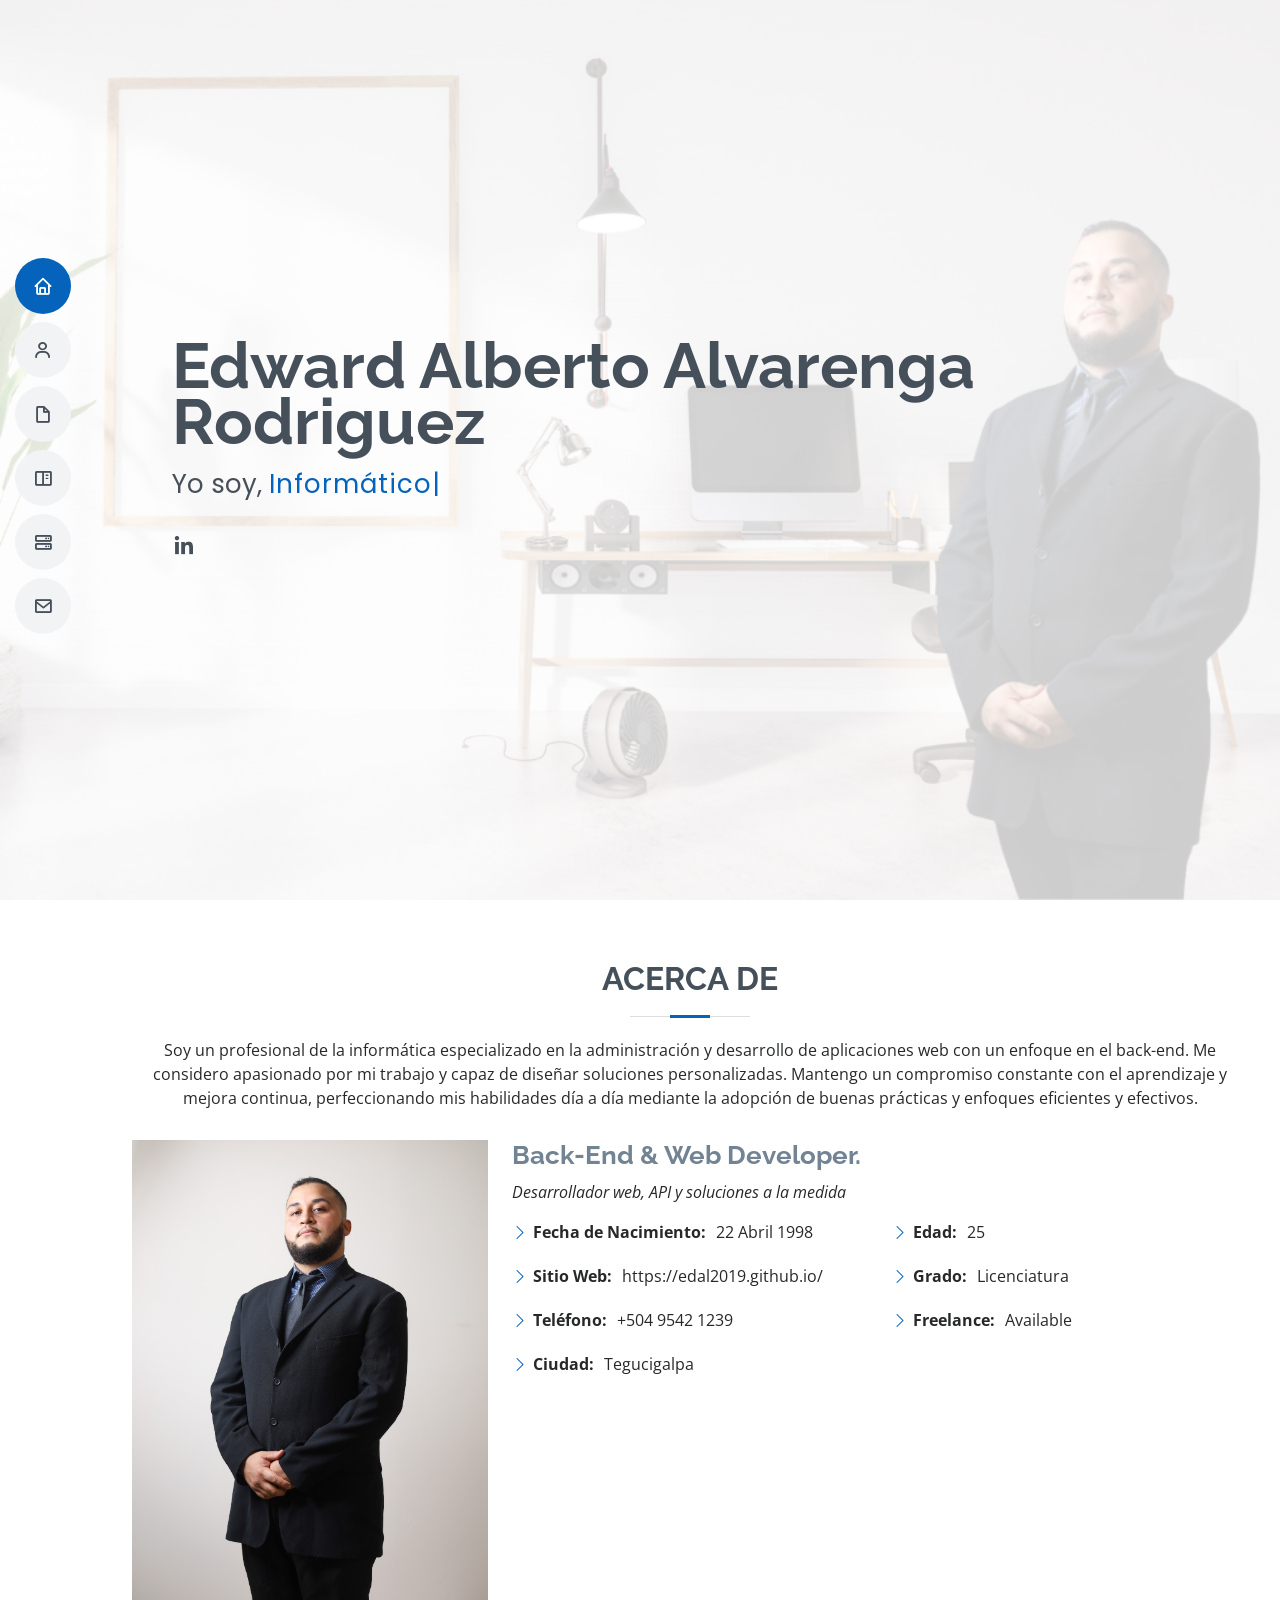
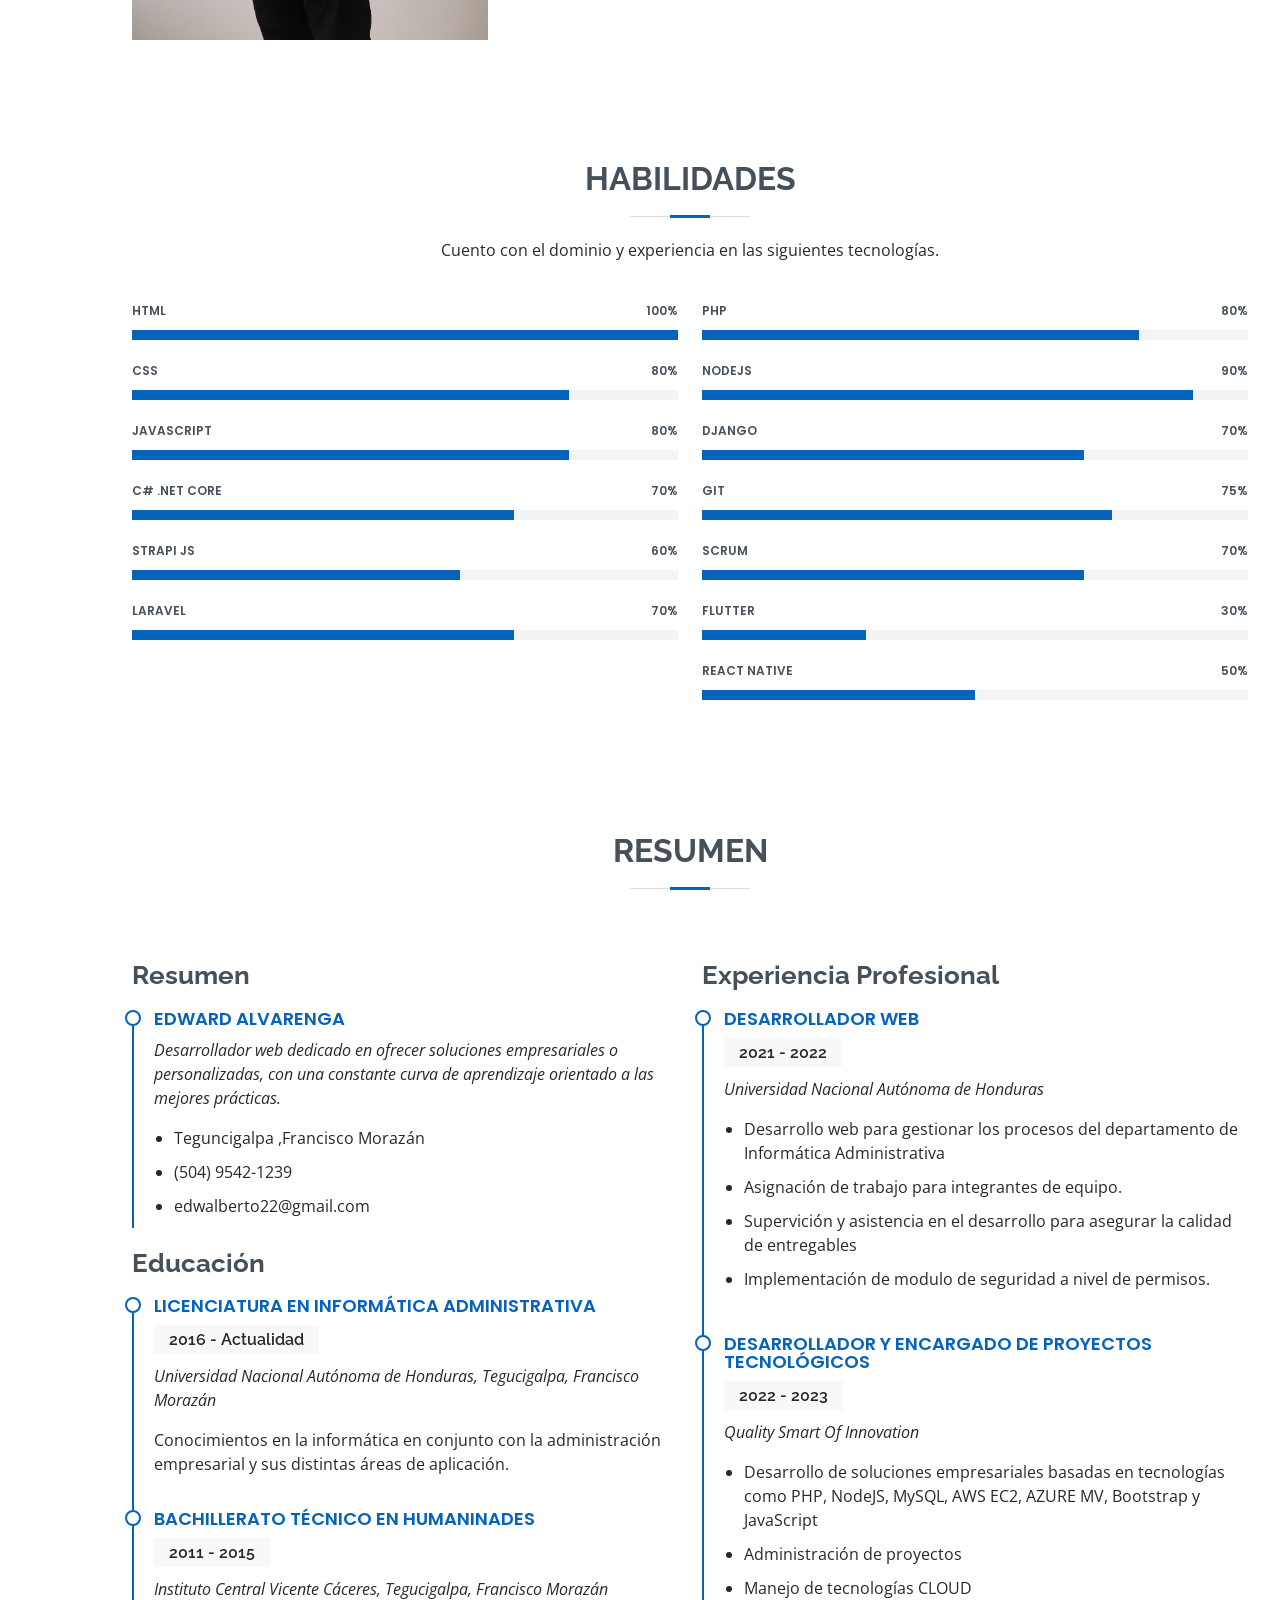
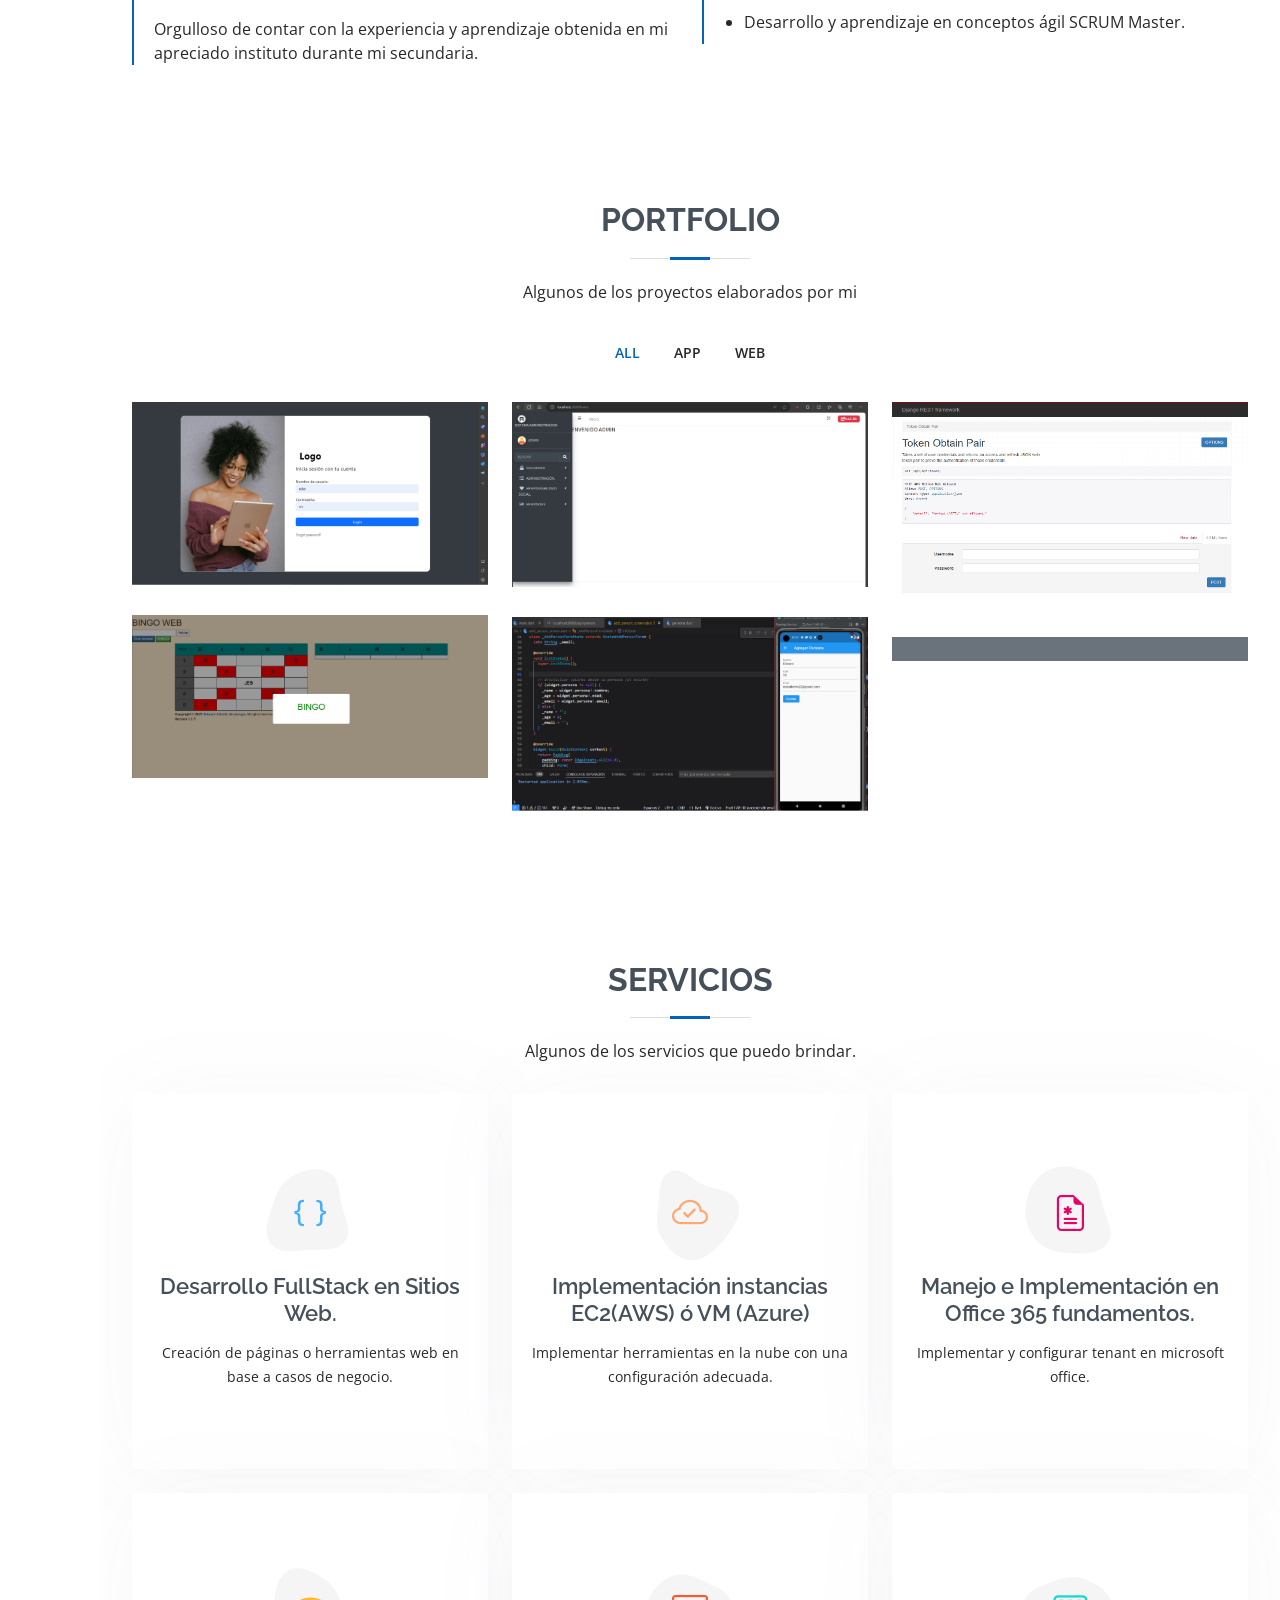
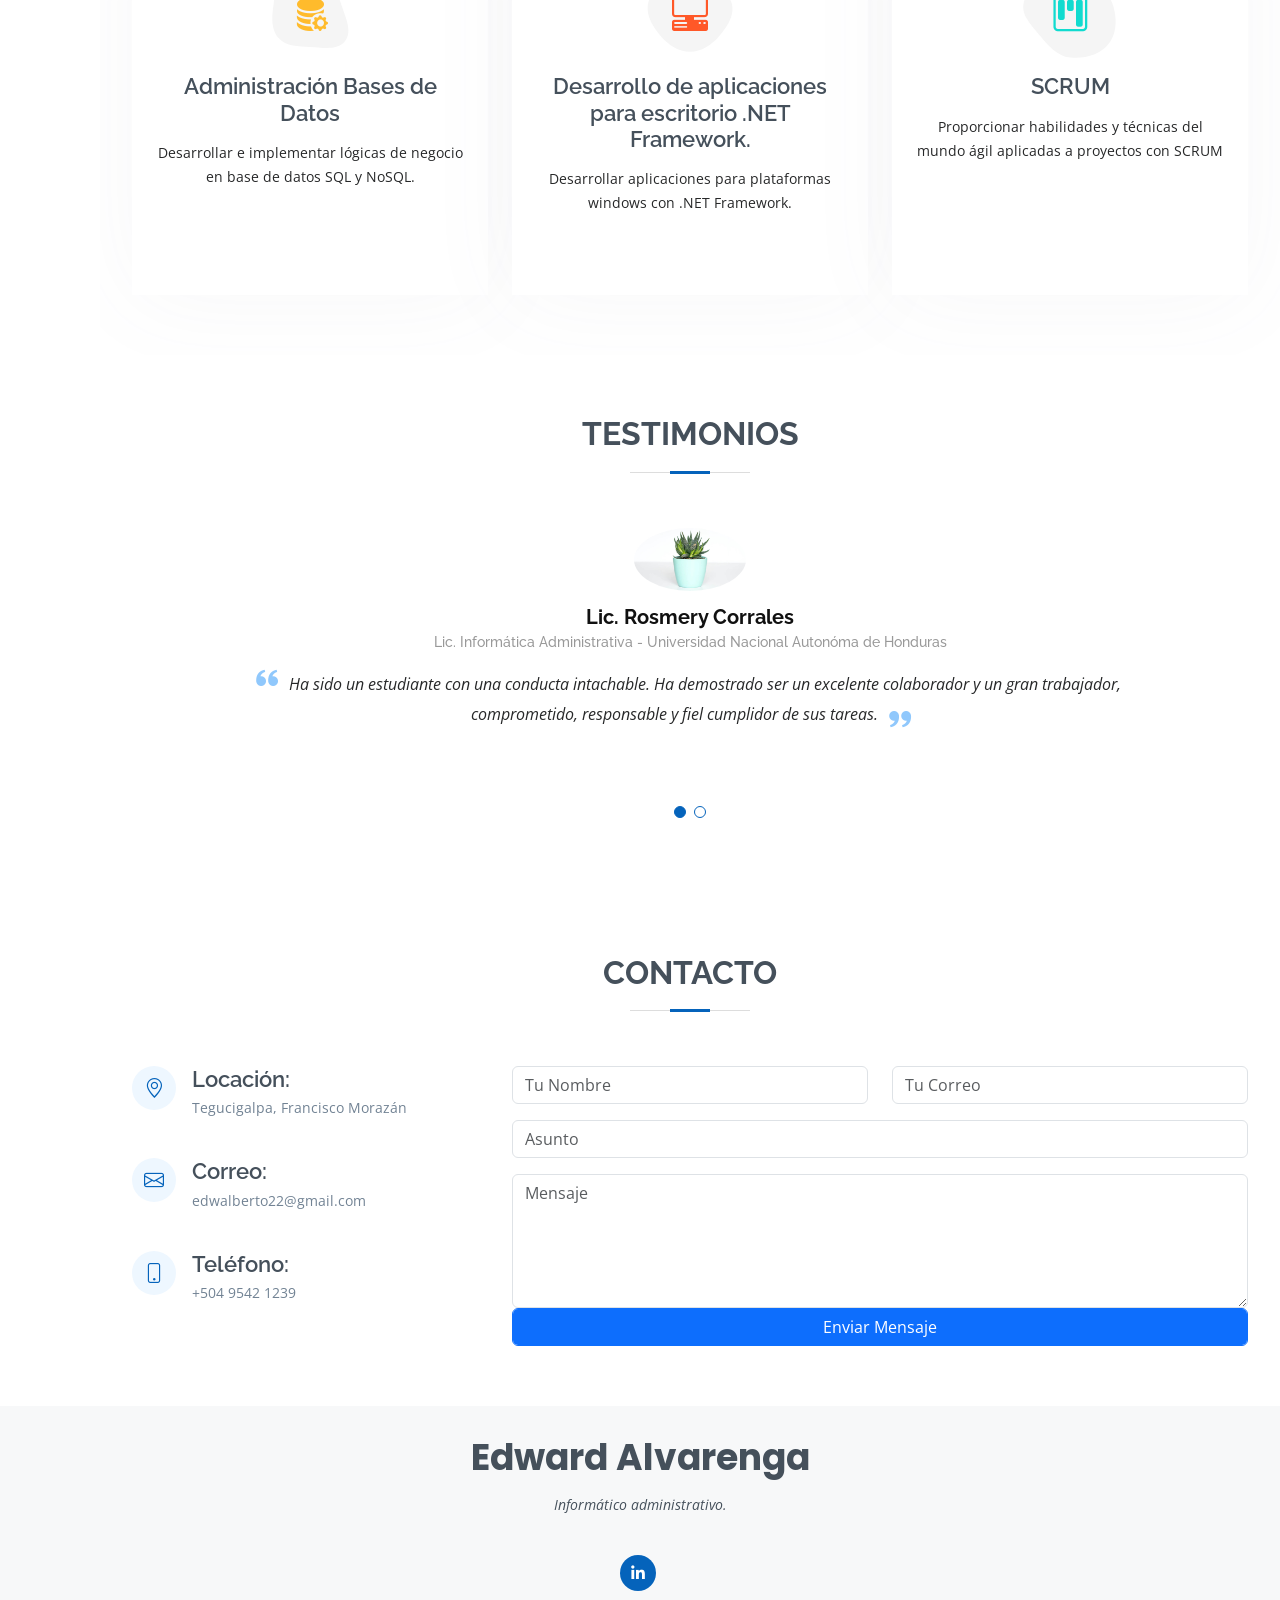
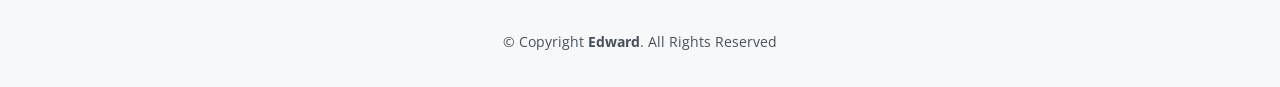
==== commit fec497ff: "React Native" ====
--- a/index.html
+++ b/index.html
@@ -443,6 +443,20 @@
             </div>
           </div>
 
+          <div class="col-lg-4 col-md-6 portfolio-item filter-app">
+            <div class="portfolio-wrap">
+              <img src="assets/img/portfolio/React-Native-1.PNG" class="img-fluid" alt="">
+              <div class="portfolio-info">
+                <h4> APP REACT NATIVE</h4>
+                <p>App</p>
+                <div class="portfolio-links">
+                  <a href="assets/img/portfolio/React-Native-1.PNG" data-gallery="portfolioGallery" class="portfolio-lightbox" title="App REACT NATIVE"><i class="bx bx-plus"></i></a>
+                  <a href="portfolio-details.html?project=React-Native&cantidad=4" class="portfolio-details-lightbox" data-glightbox="type: external" title="Portfolio Details"><i class="bx bx-link"></i></a>
+                </div>
+              </div>
+            </div>
+          </div>
+
 
    
 
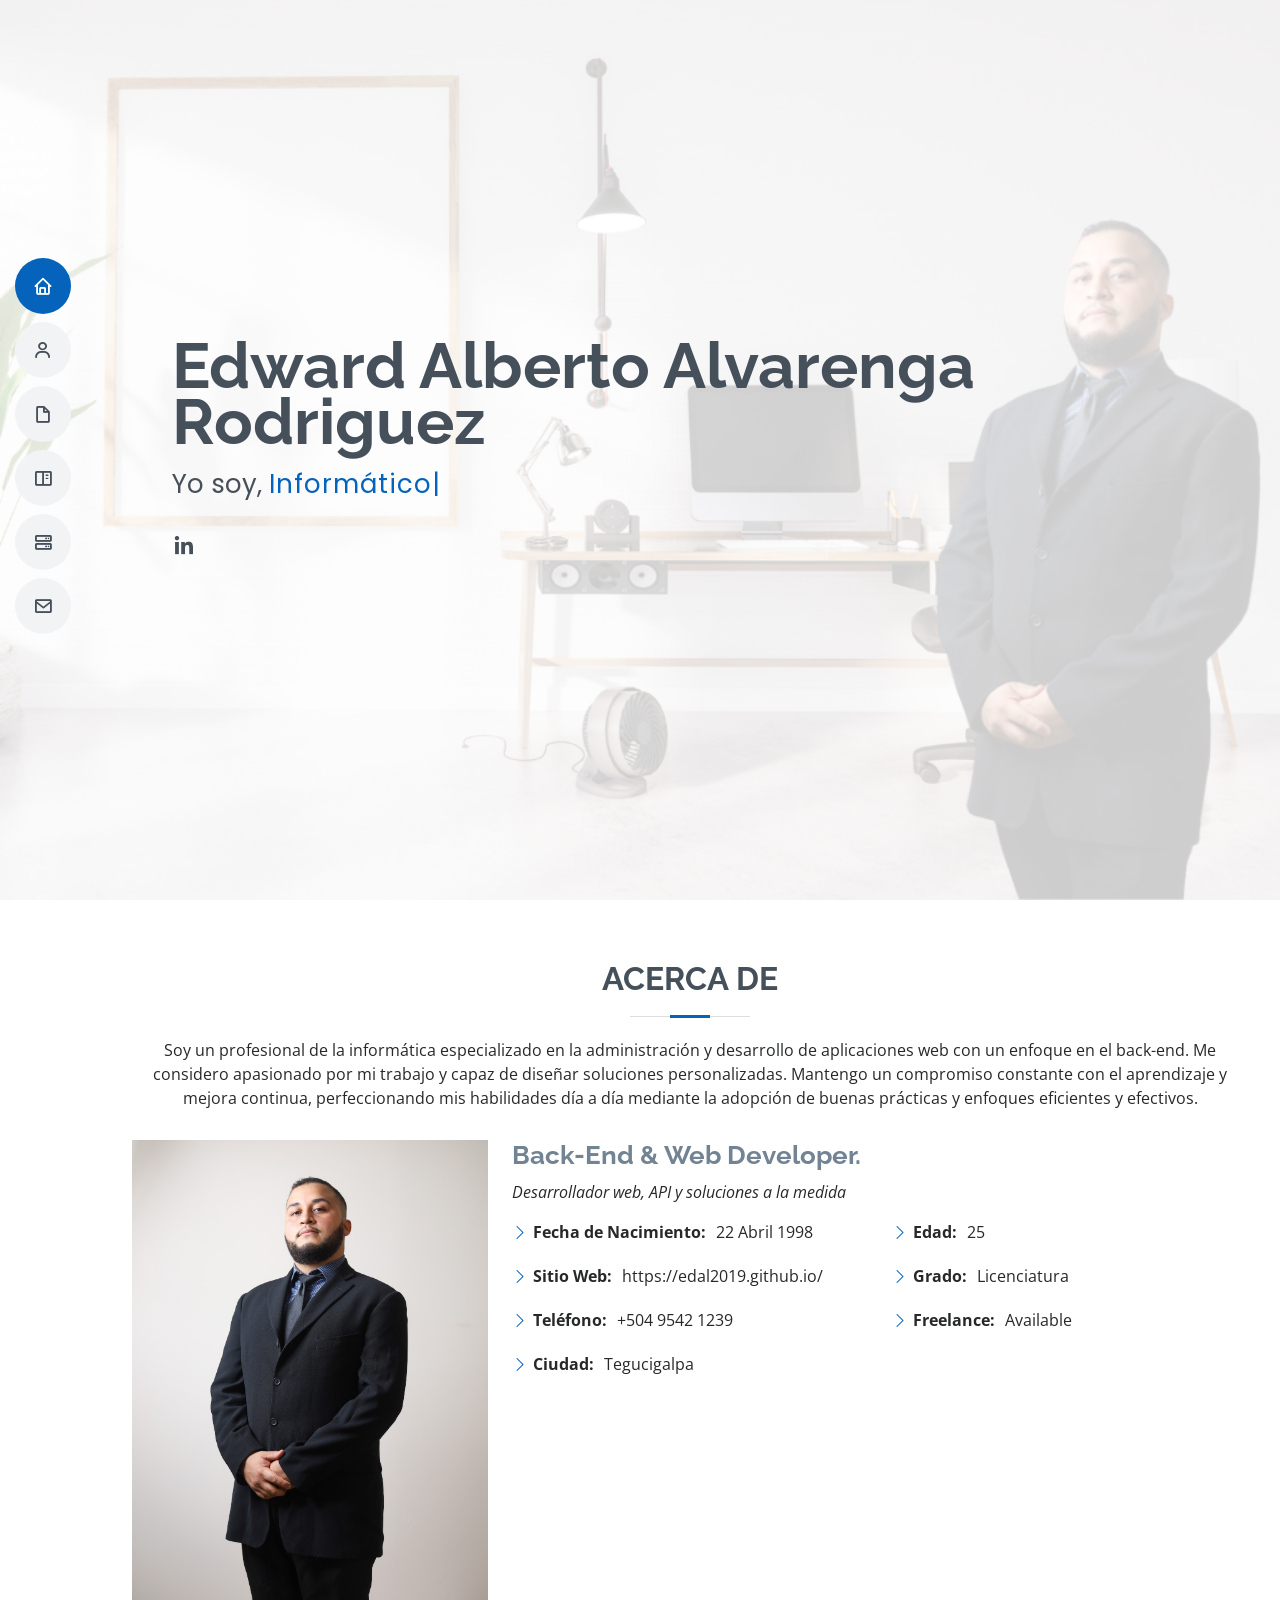
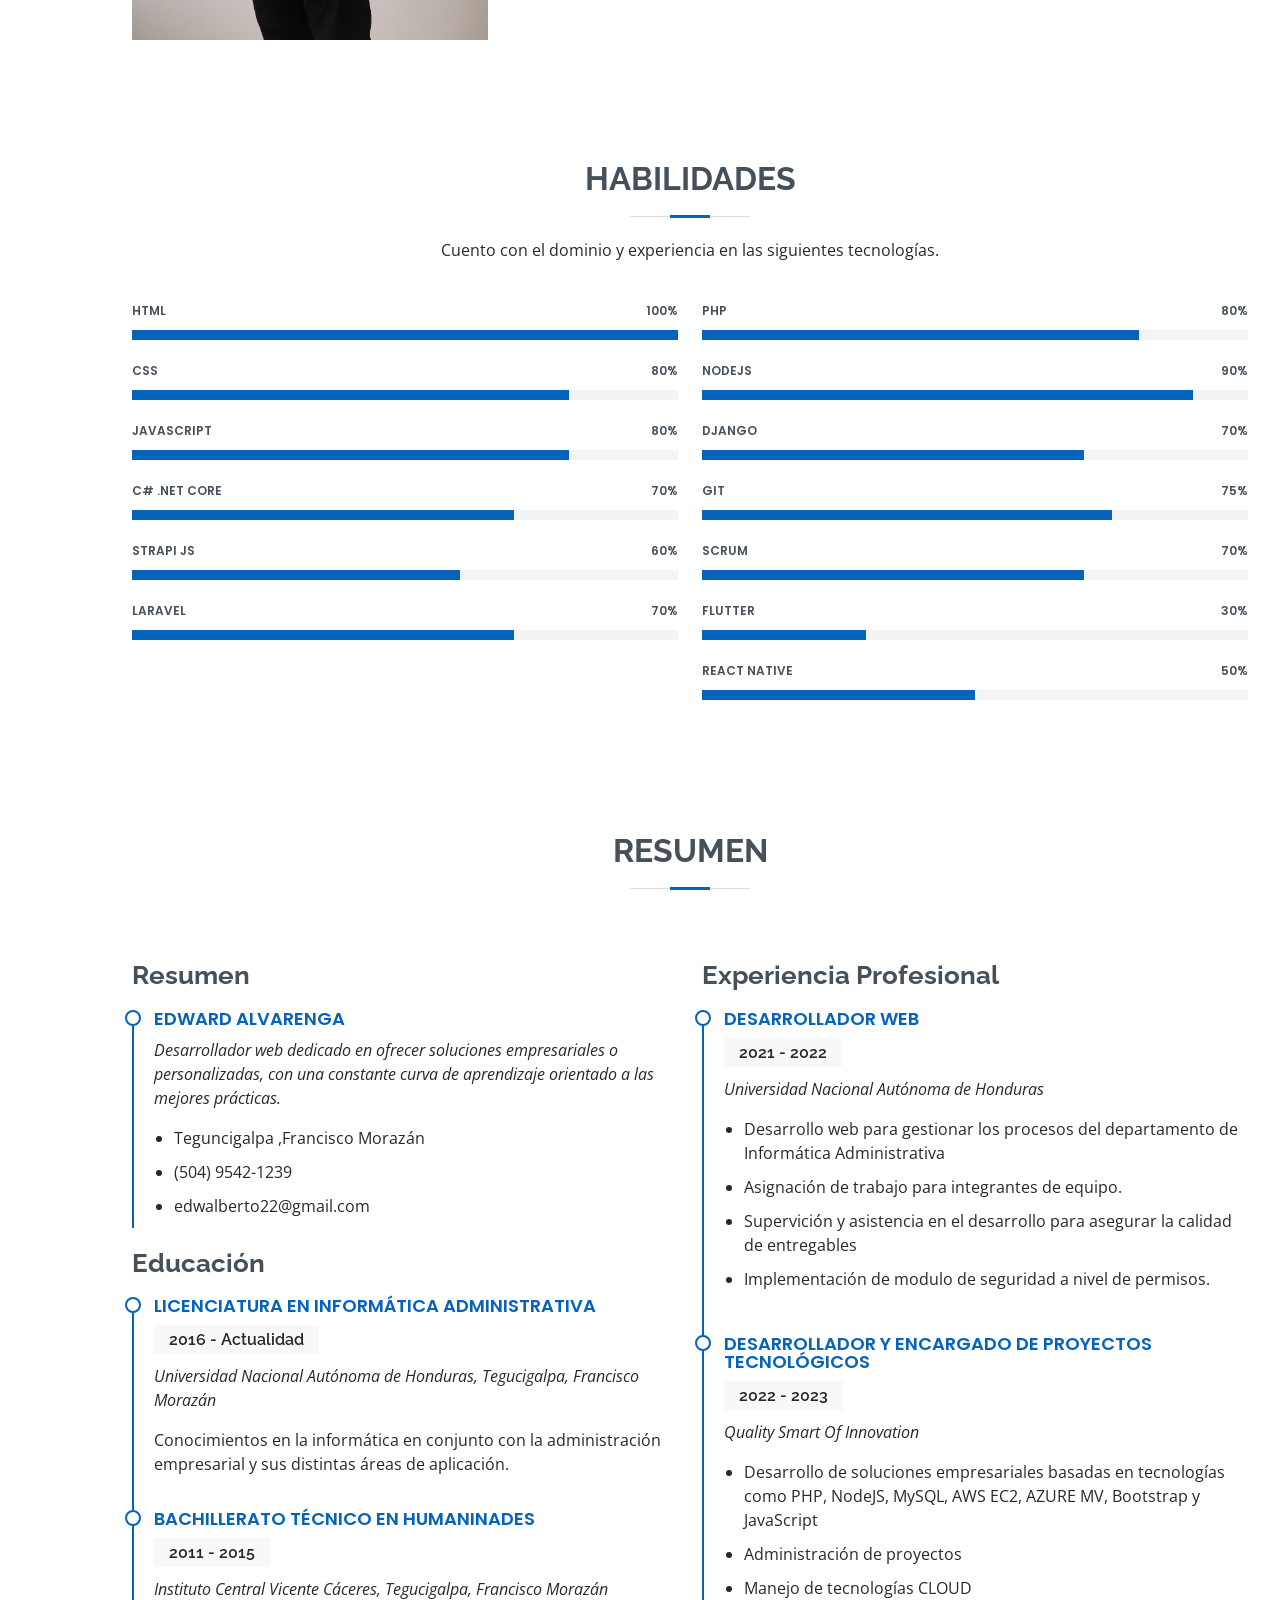
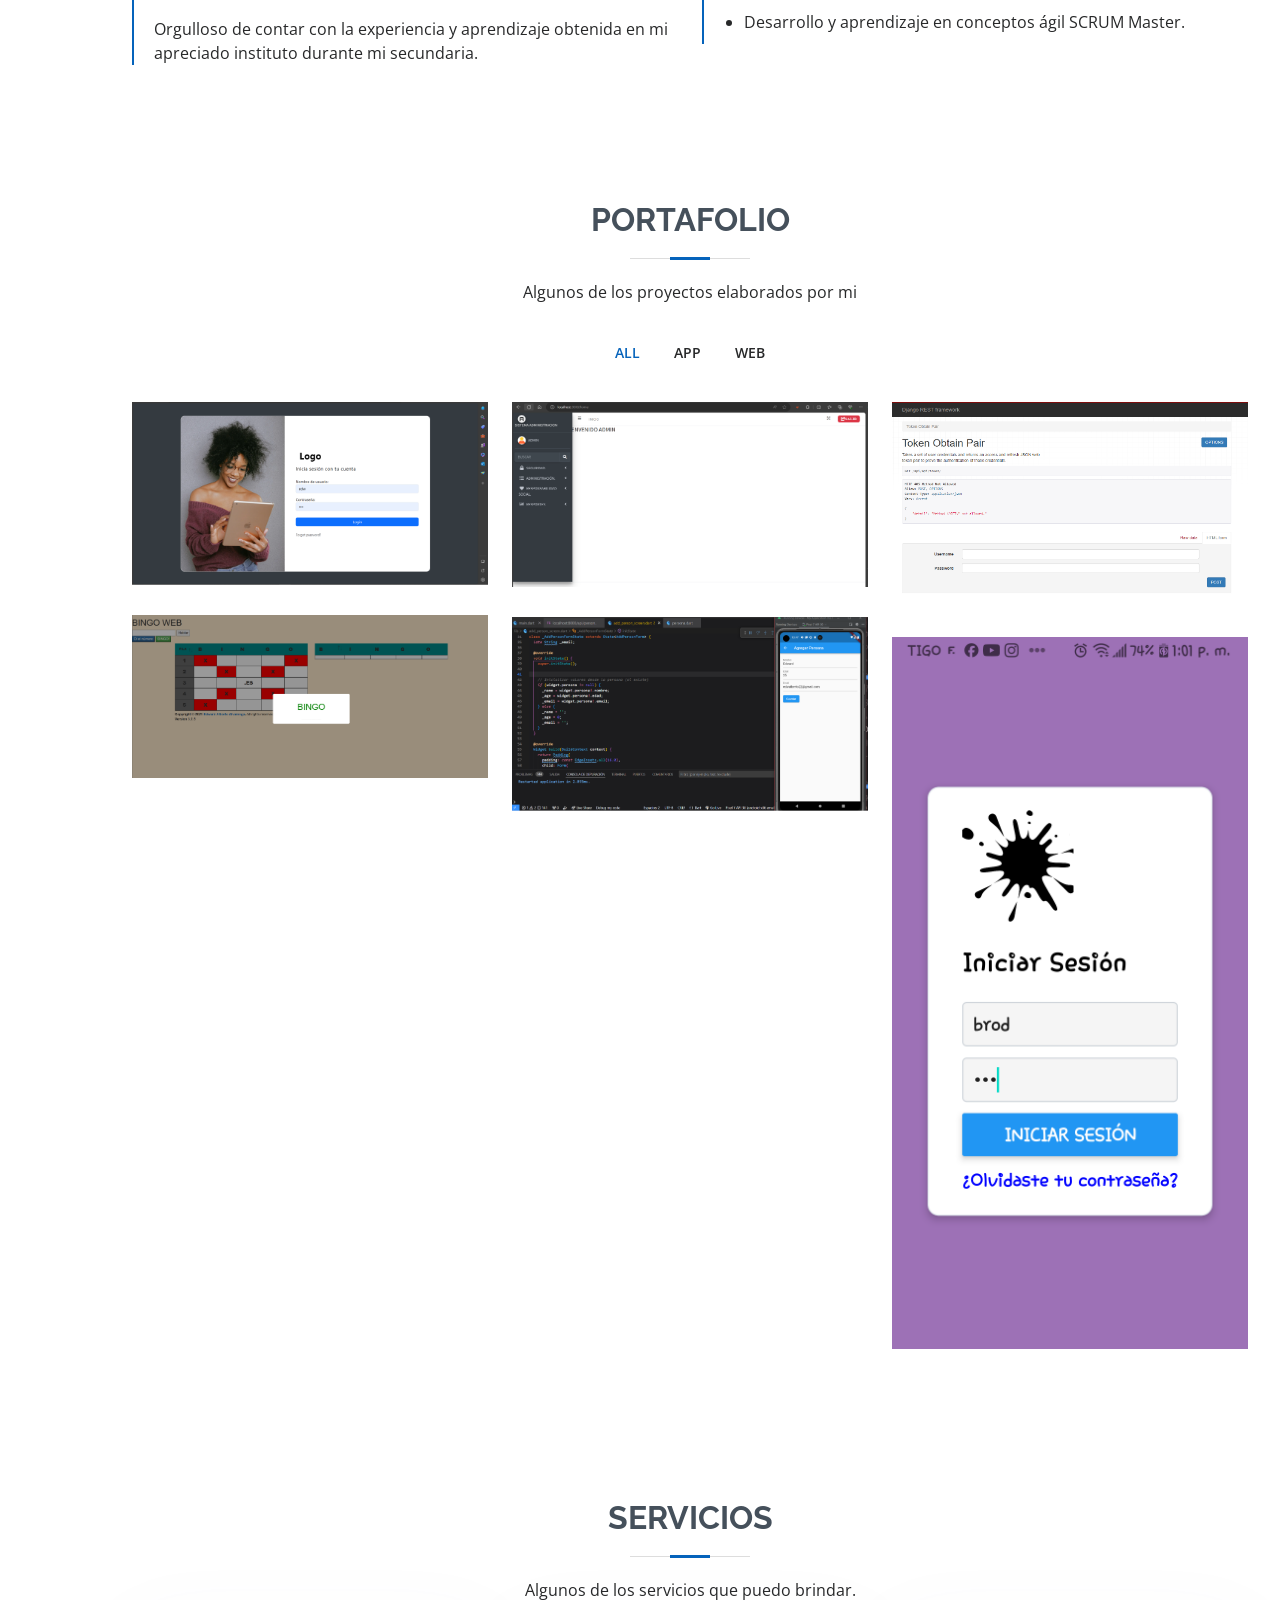
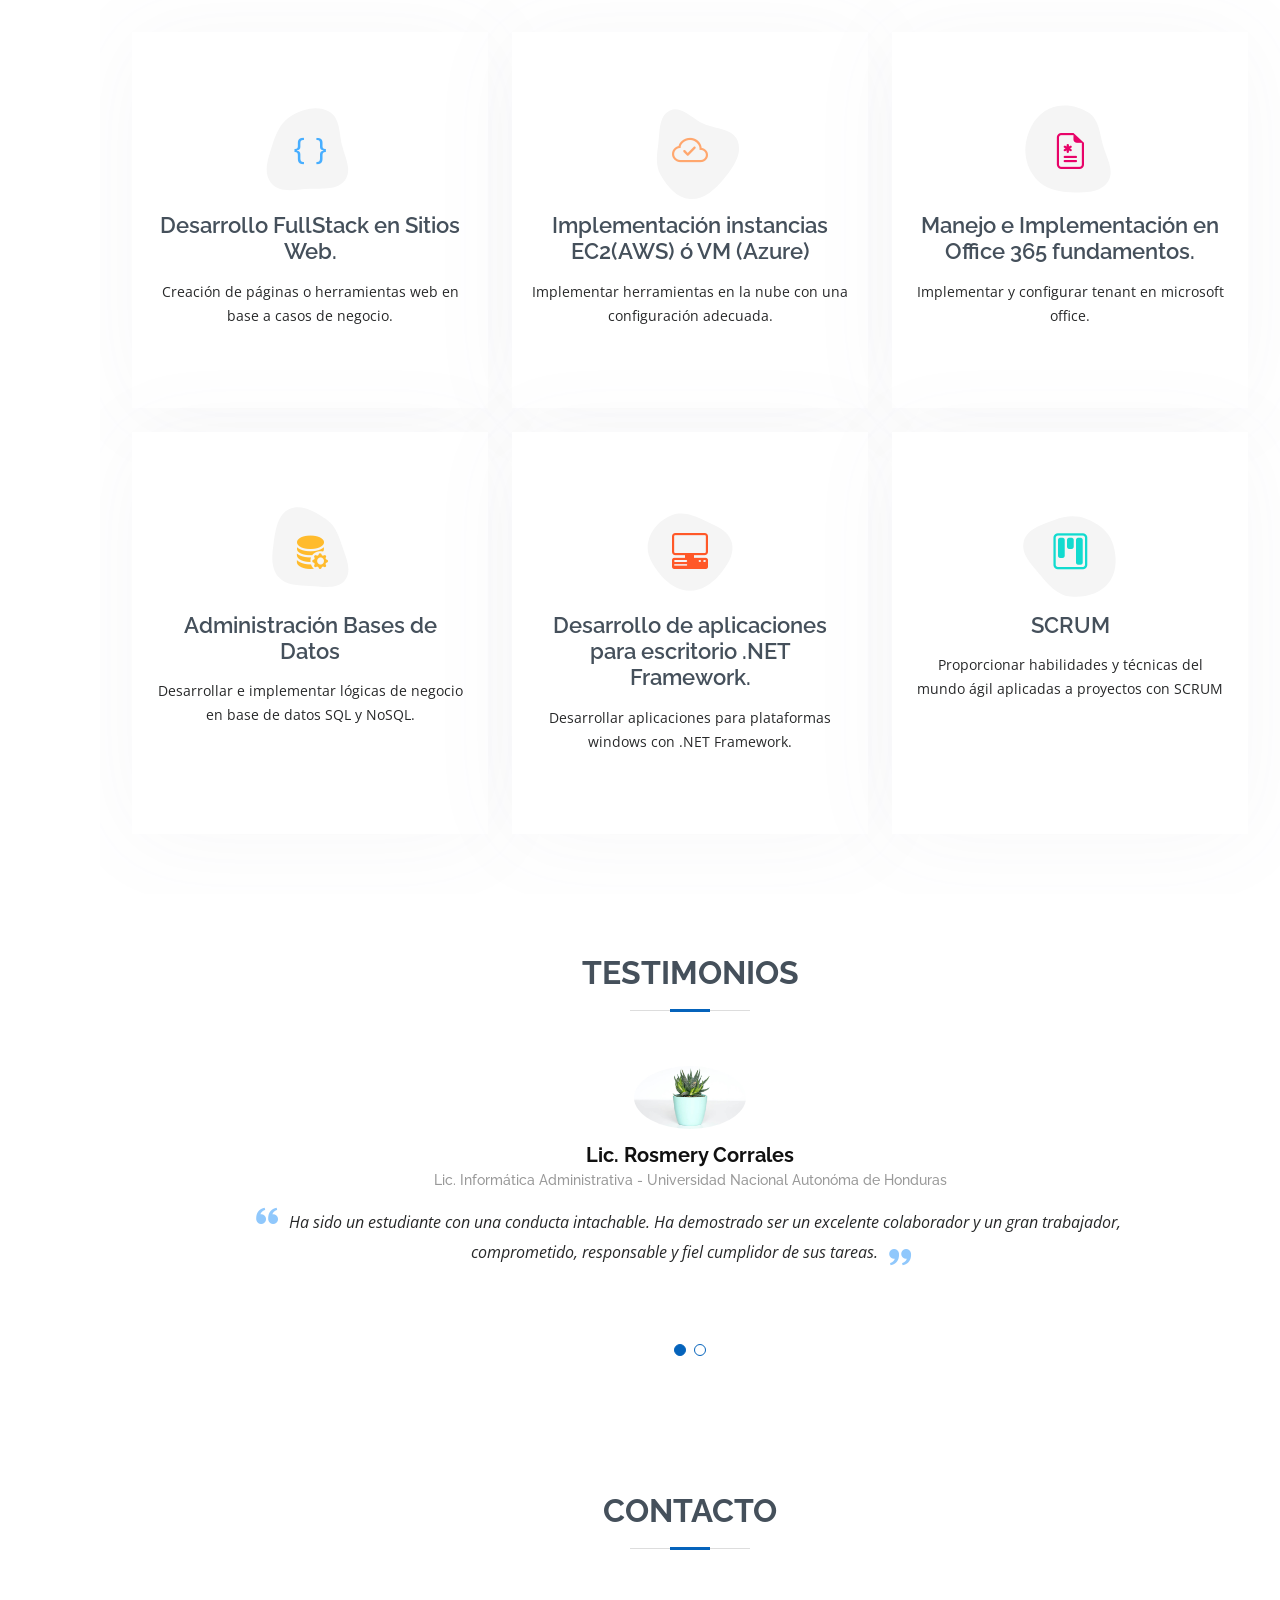
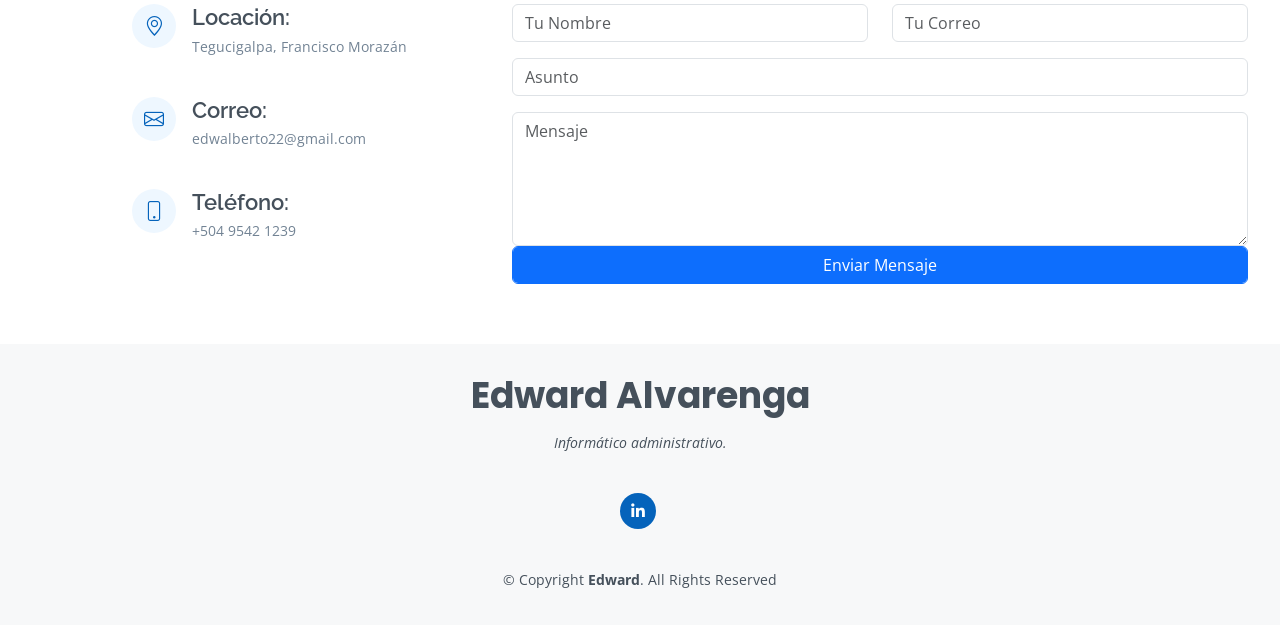
==== commit bf939bd7: "Portafolio palabra" ====
--- a/index.html
+++ b/index.html
@@ -49,7 +49,7 @@
         <li><a href="#hero" class="nav-link scrollto active"><i class="bx bx-home"></i> <span>HOME</span></a></li>
         <li><a href="#about" class="nav-link scrollto"><i class="bx bx-user"></i> <span>ACERCA DE</span></a></li>
         <li><a href="#resume" class="nav-link scrollto"><i class="bx bx-file-blank"></i> <span>RESUMEN</span></a></li>
-        <li><a href="#portfolio" class="nav-link scrollto"><i class="bx bx-book-content"></i> <span>Portfolio</span></a></li>
+        <li><a href="#portfolio" class="nav-link scrollto"><i class="bx bx-book-content"></i> <span>PORTAFOLIO</span></a></li>
         <li><a href="#services" class="nav-link scrollto"><i class="bx bx-server"></i> <span>SERVICIOS</span></a></li>
         <li><a href="#contact" class="nav-link scrollto"><i class="bx bx-envelope"></i> <span>CONTÁCTEME</span></a></li>
       </ul>
@@ -353,7 +353,7 @@
       <div class="container" data-aos="fade-up">
 
         <div class="section-title">
-          <h2>Portfolio</h2>
+          <h2>PORTAFOLIO</h2>
           <p>Algunos de los proyectos elaborados por mi</p>
         </div>
 
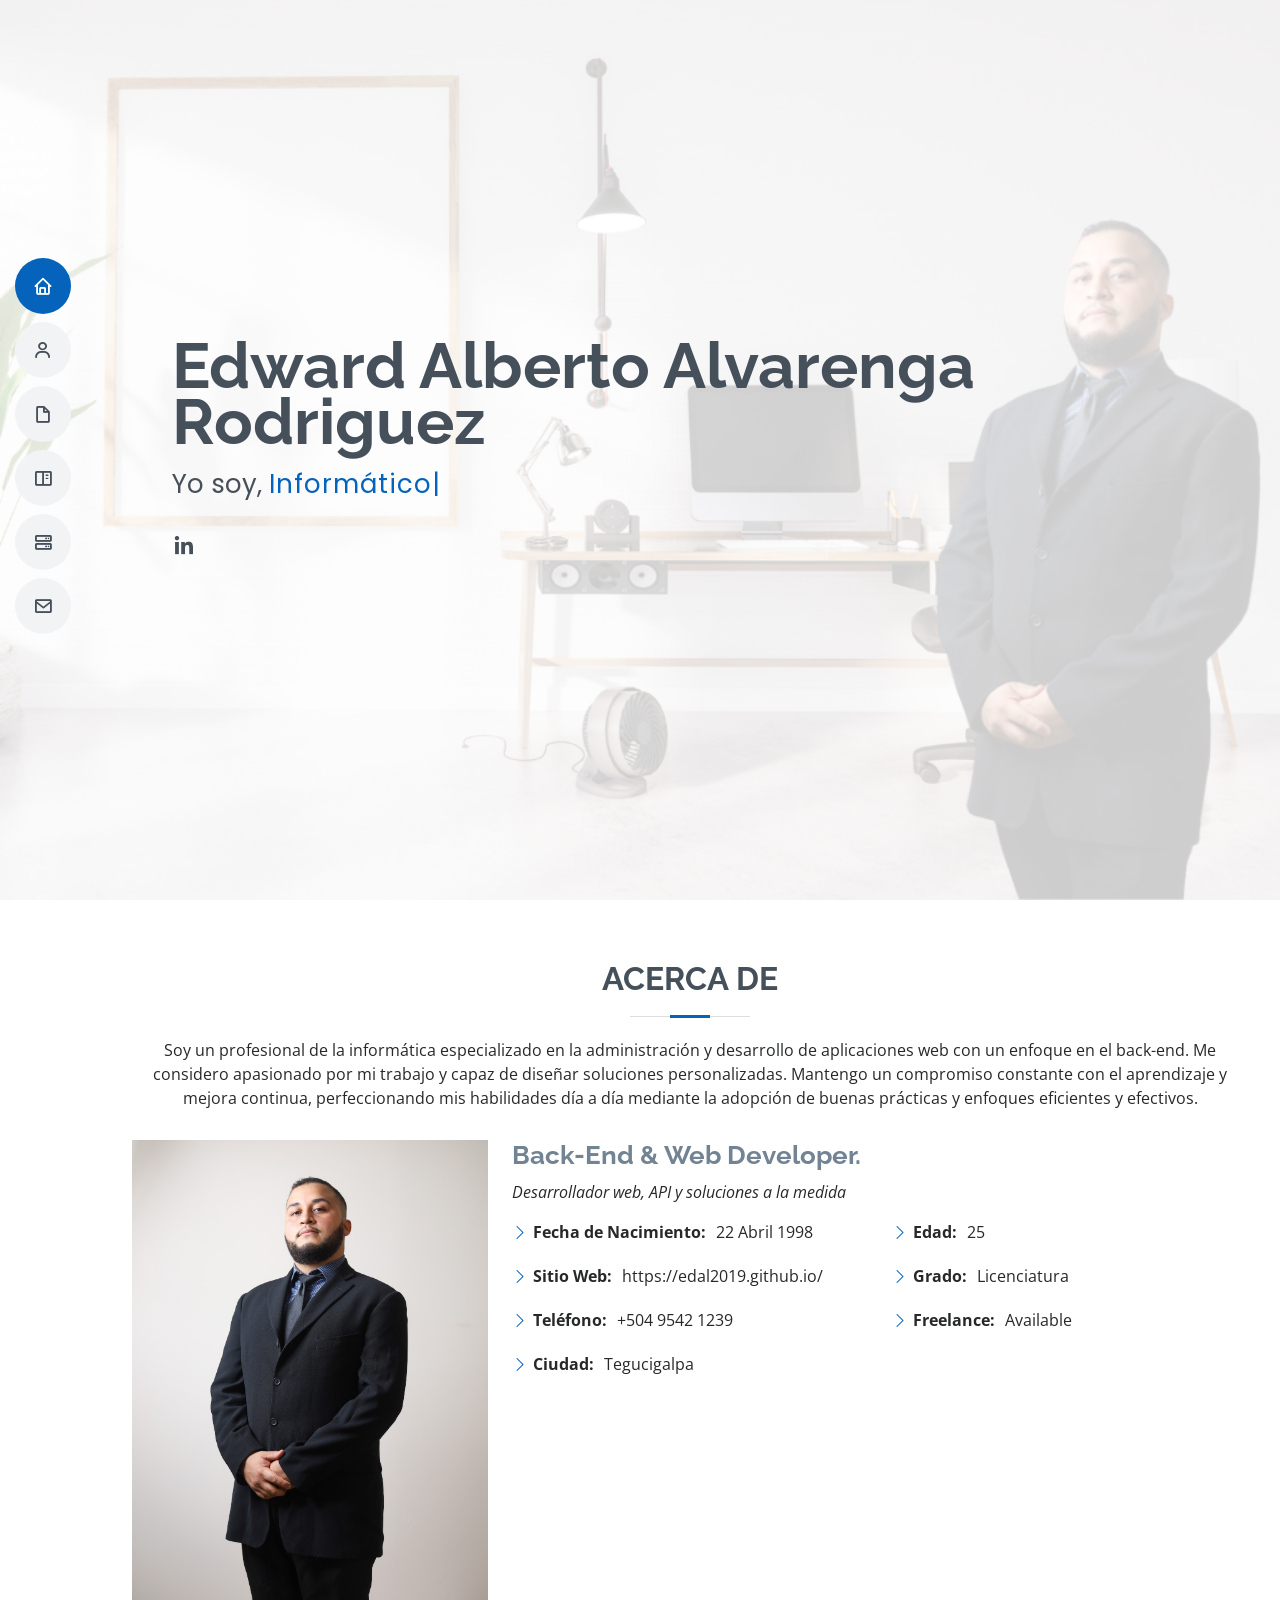
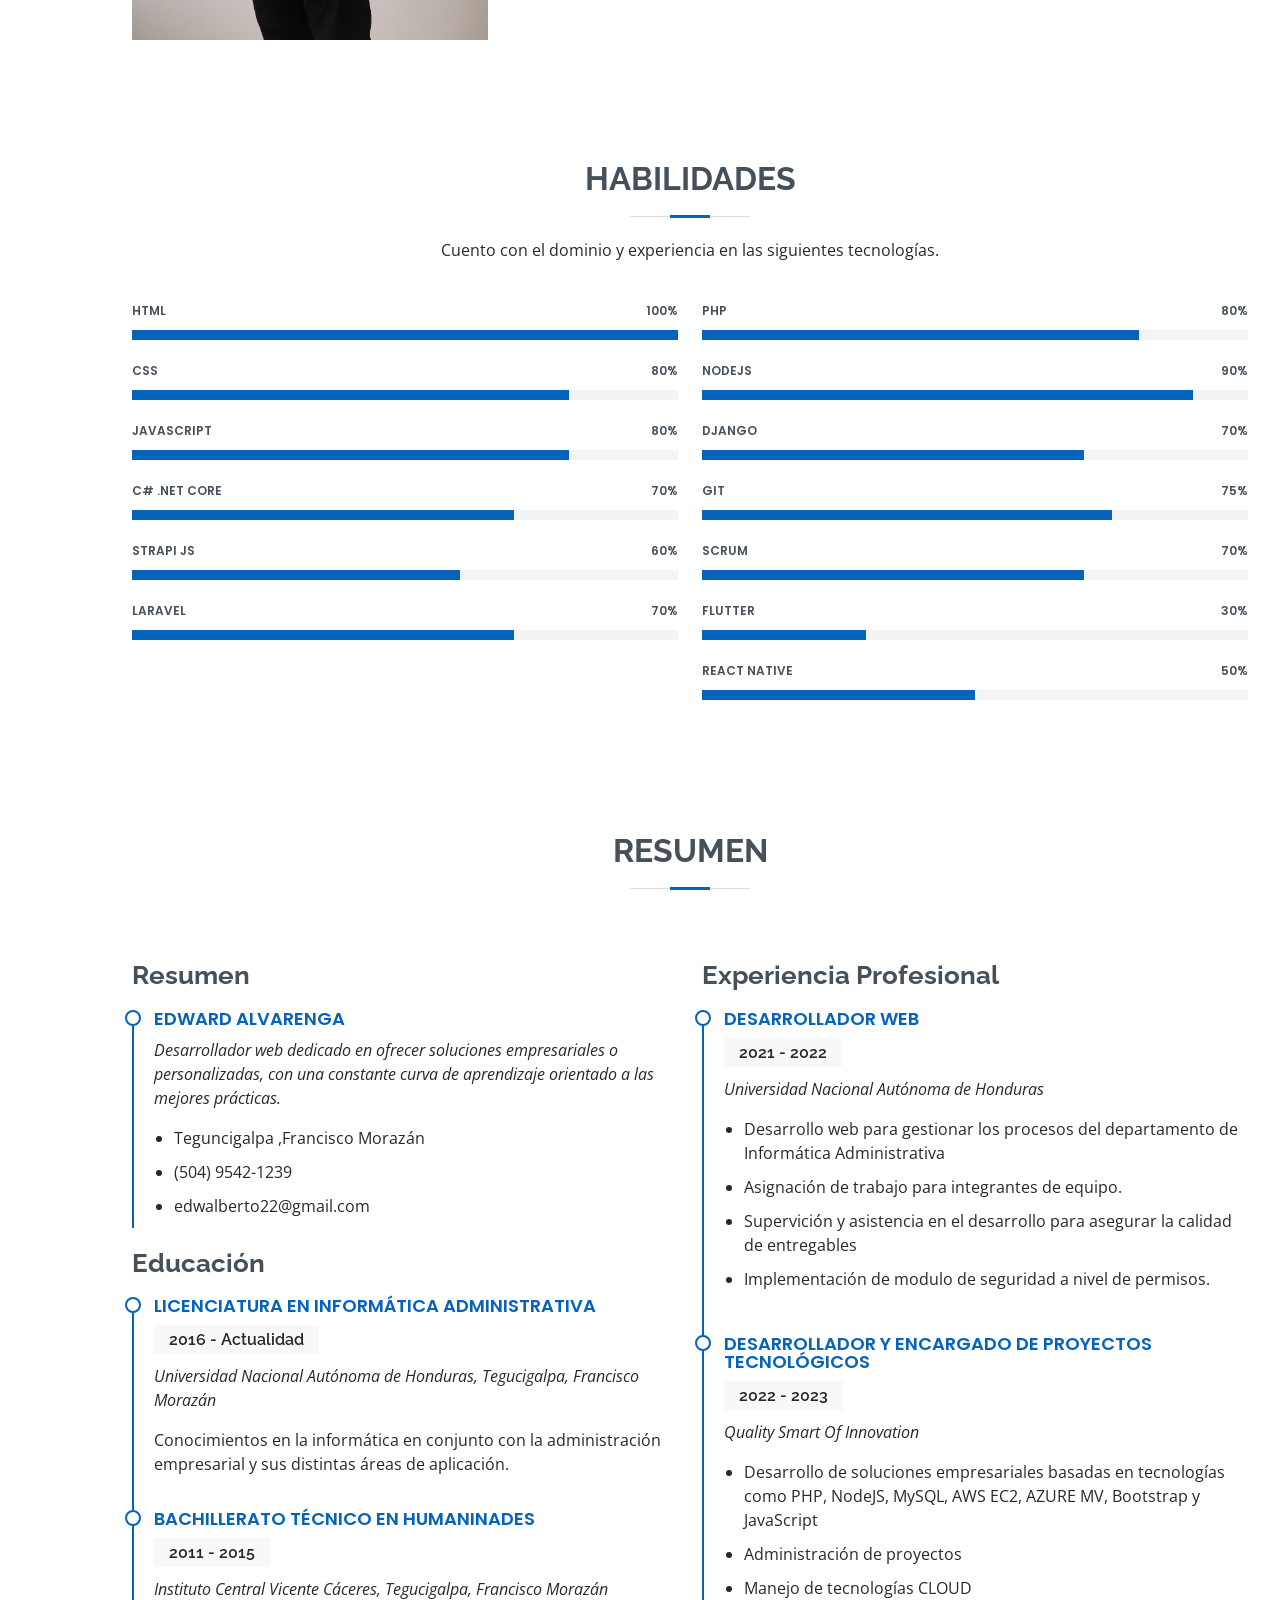
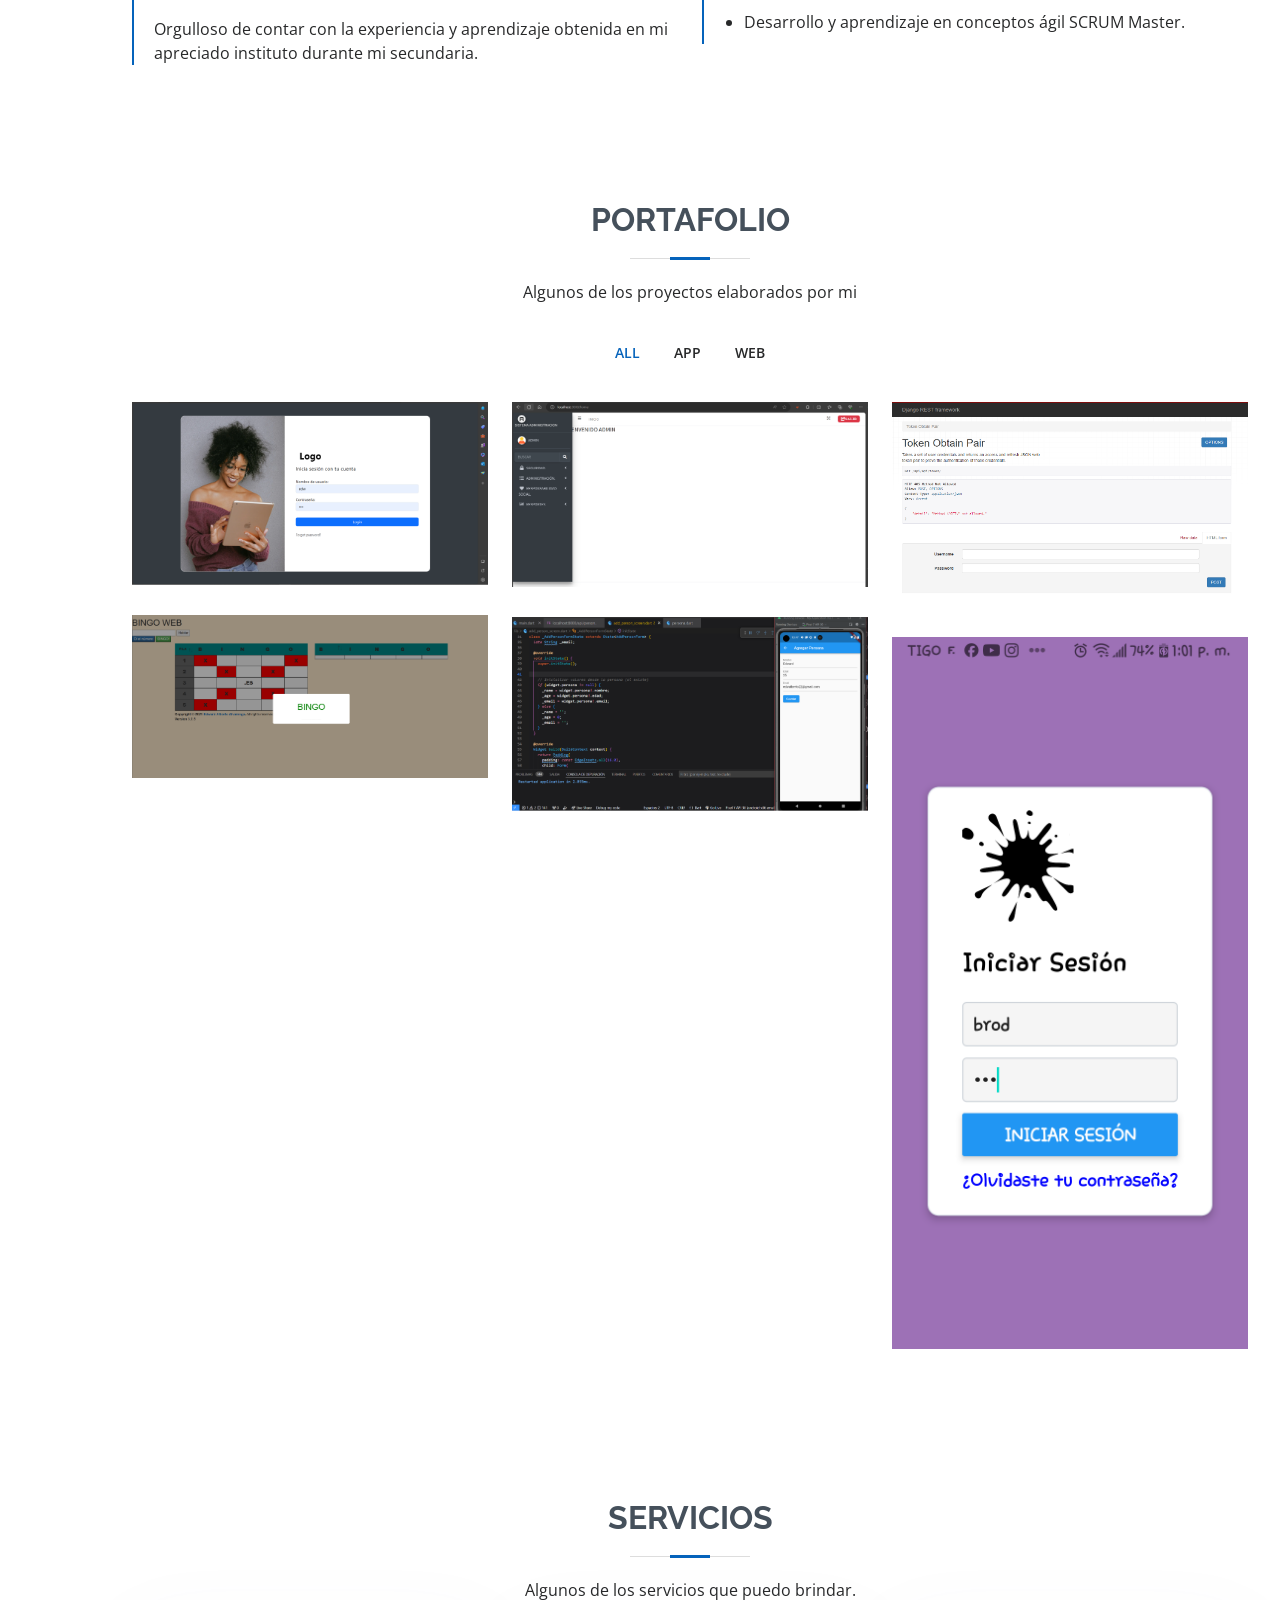
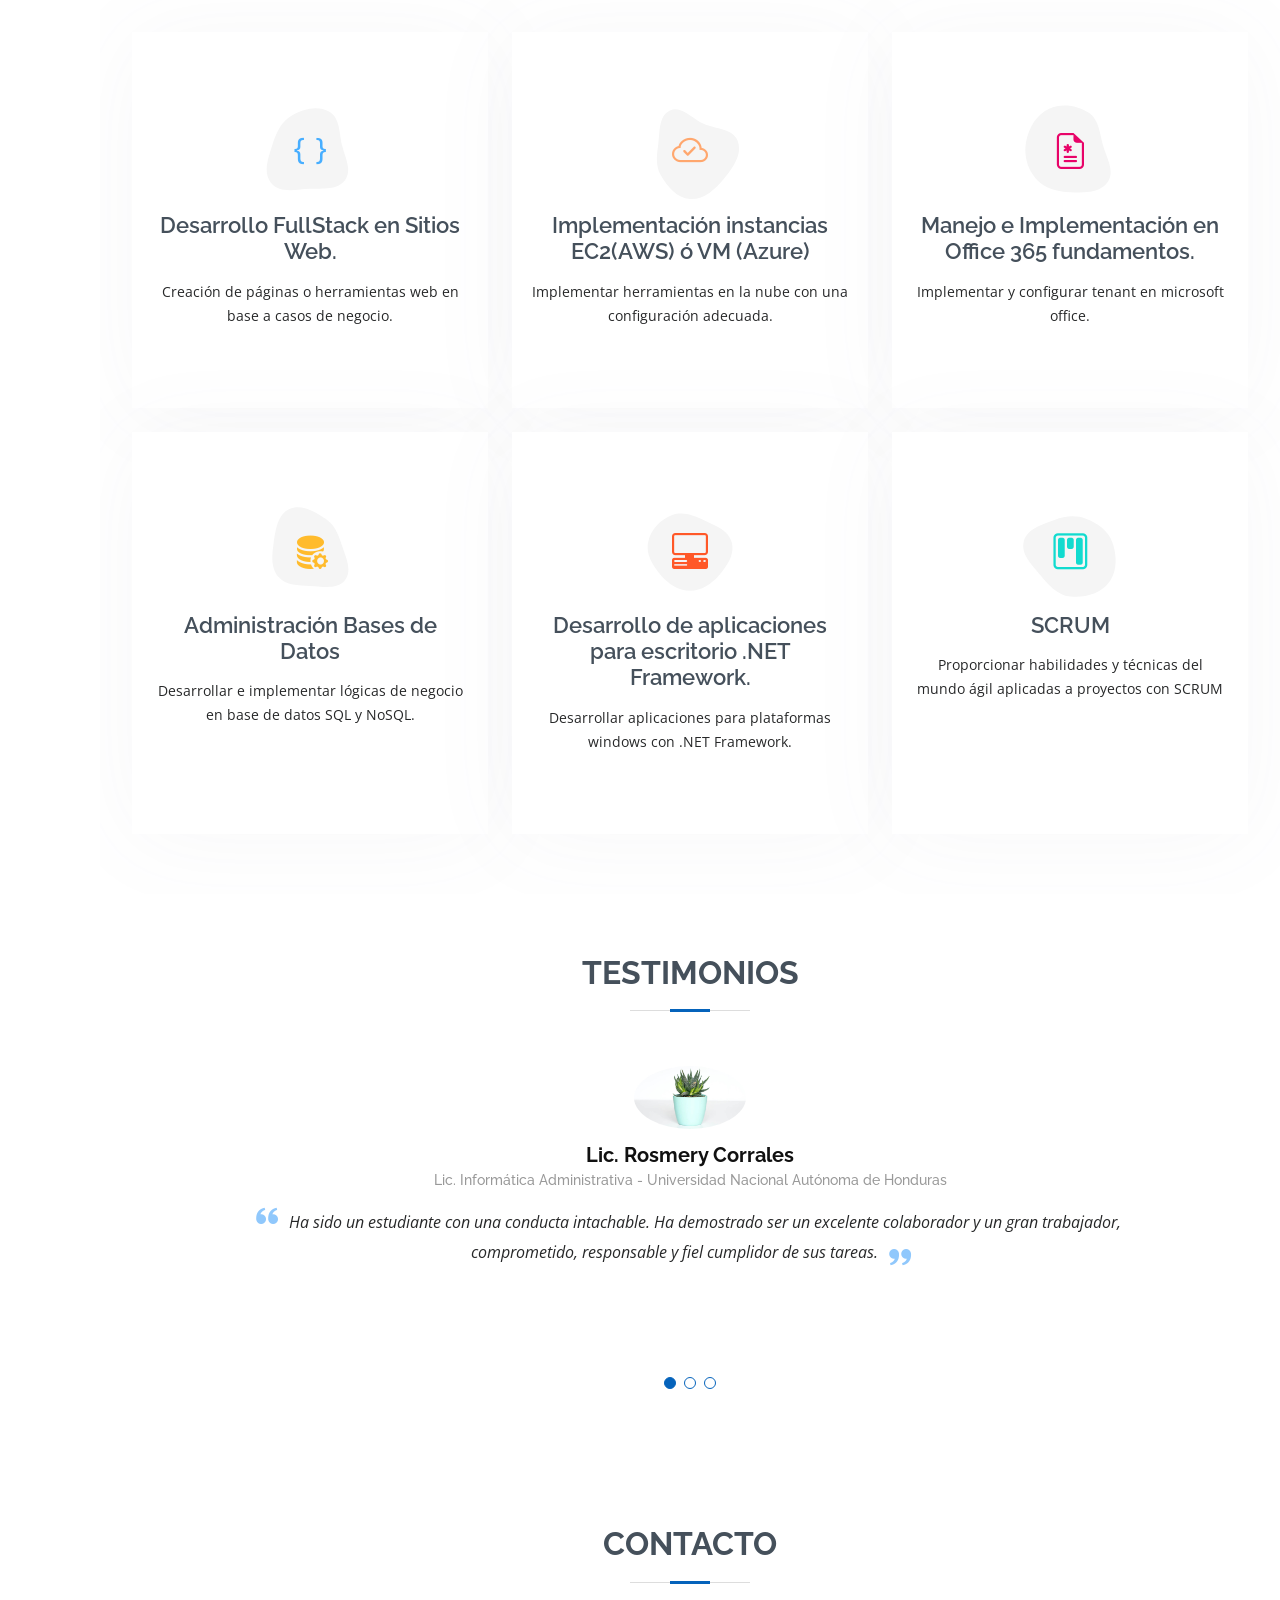
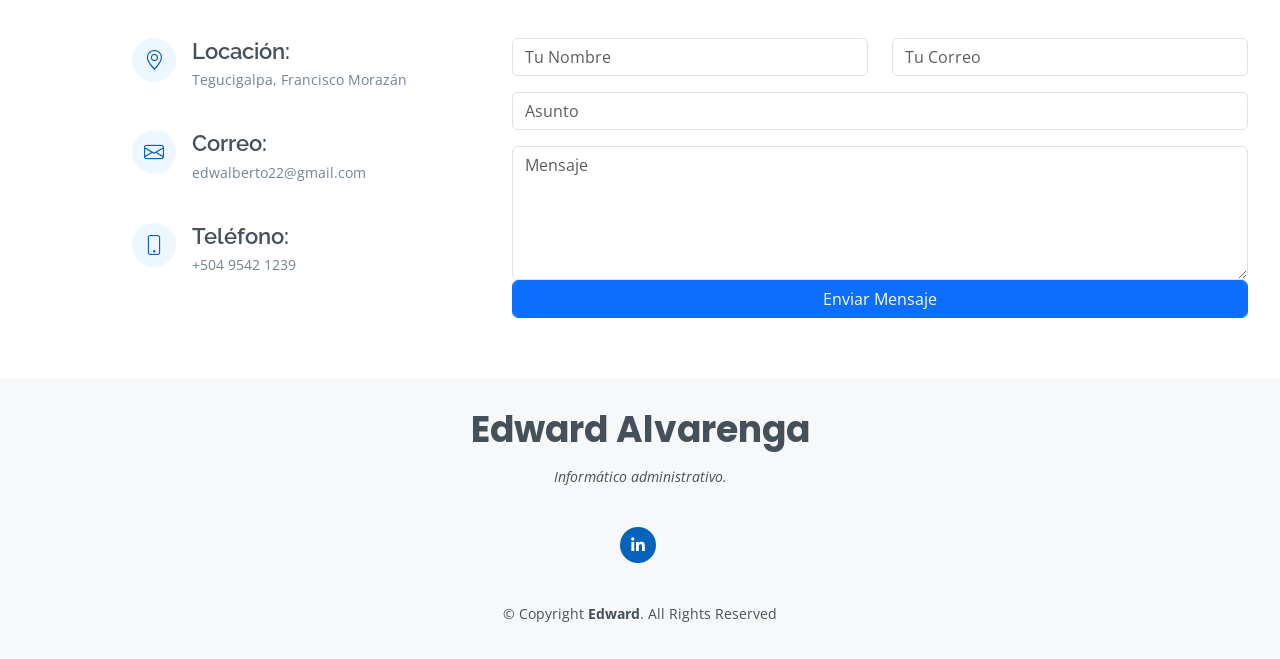
==== commit 3e38cafd: "lic Caroline" ====
--- a/index.html
+++ b/index.html
@@ -575,7 +575,7 @@
               <div class="testimonial-item">
                 <img src="assets/img/portfolio/portfolio-3.jpg" class="testimonial-img" alt="">
                 <h3>Lic. Rosmery Corrales</h3>
-                <h4>Lic. Informática Administrativa - Universidad Nacional Autonóma de Honduras </h4>
+                <h4>Lic. Informática Administrativa - Universidad Nacional Autónoma de Honduras </h4>
                 <p>
                   <i class="bx bxs-quote-alt-left quote-icon-left"></i>
                   Ha sido un estudiante con una conducta intachable. Ha demostrado ser un excelente colaborador y un gran trabajador, comprometido, responsable y fiel cumplidor de sus tareas.
@@ -595,6 +595,18 @@
                 </p>
               </div>
             </div><!-- End testimonial item -->
+            <div class="swiper-slide">
+              <div class="testimonial-item">
+                <img src="assets/img/testimonials/lic_carolina.jpg" class="testimonial-img" alt="">
+                <h3>Lic. Rita Carolina Florentino</h3>
+                <h4>Lic. Informática administrativa - Universidad Nacional Autónoma de Honduras </h4>
+                <p>
+                  <i class="bx bxs-quote-alt-left quote-icon-left"></i>
+                  Es un excelente profesional, con capacidad de resolver problemas, se esfuerza en aprender nuevas cosas, responsable y honesto, no dudo que en el lugar que esté logré sus objetivo, lo recomiendo ya que ha demostrado ser una persona de confianza y con todas las capacidades..
+                  <i class="bx bxs-quote-alt-right quote-icon-right"></i>
+                </p>
+              </div>
+            </div><!-- End testimonial item -->
 
           
           
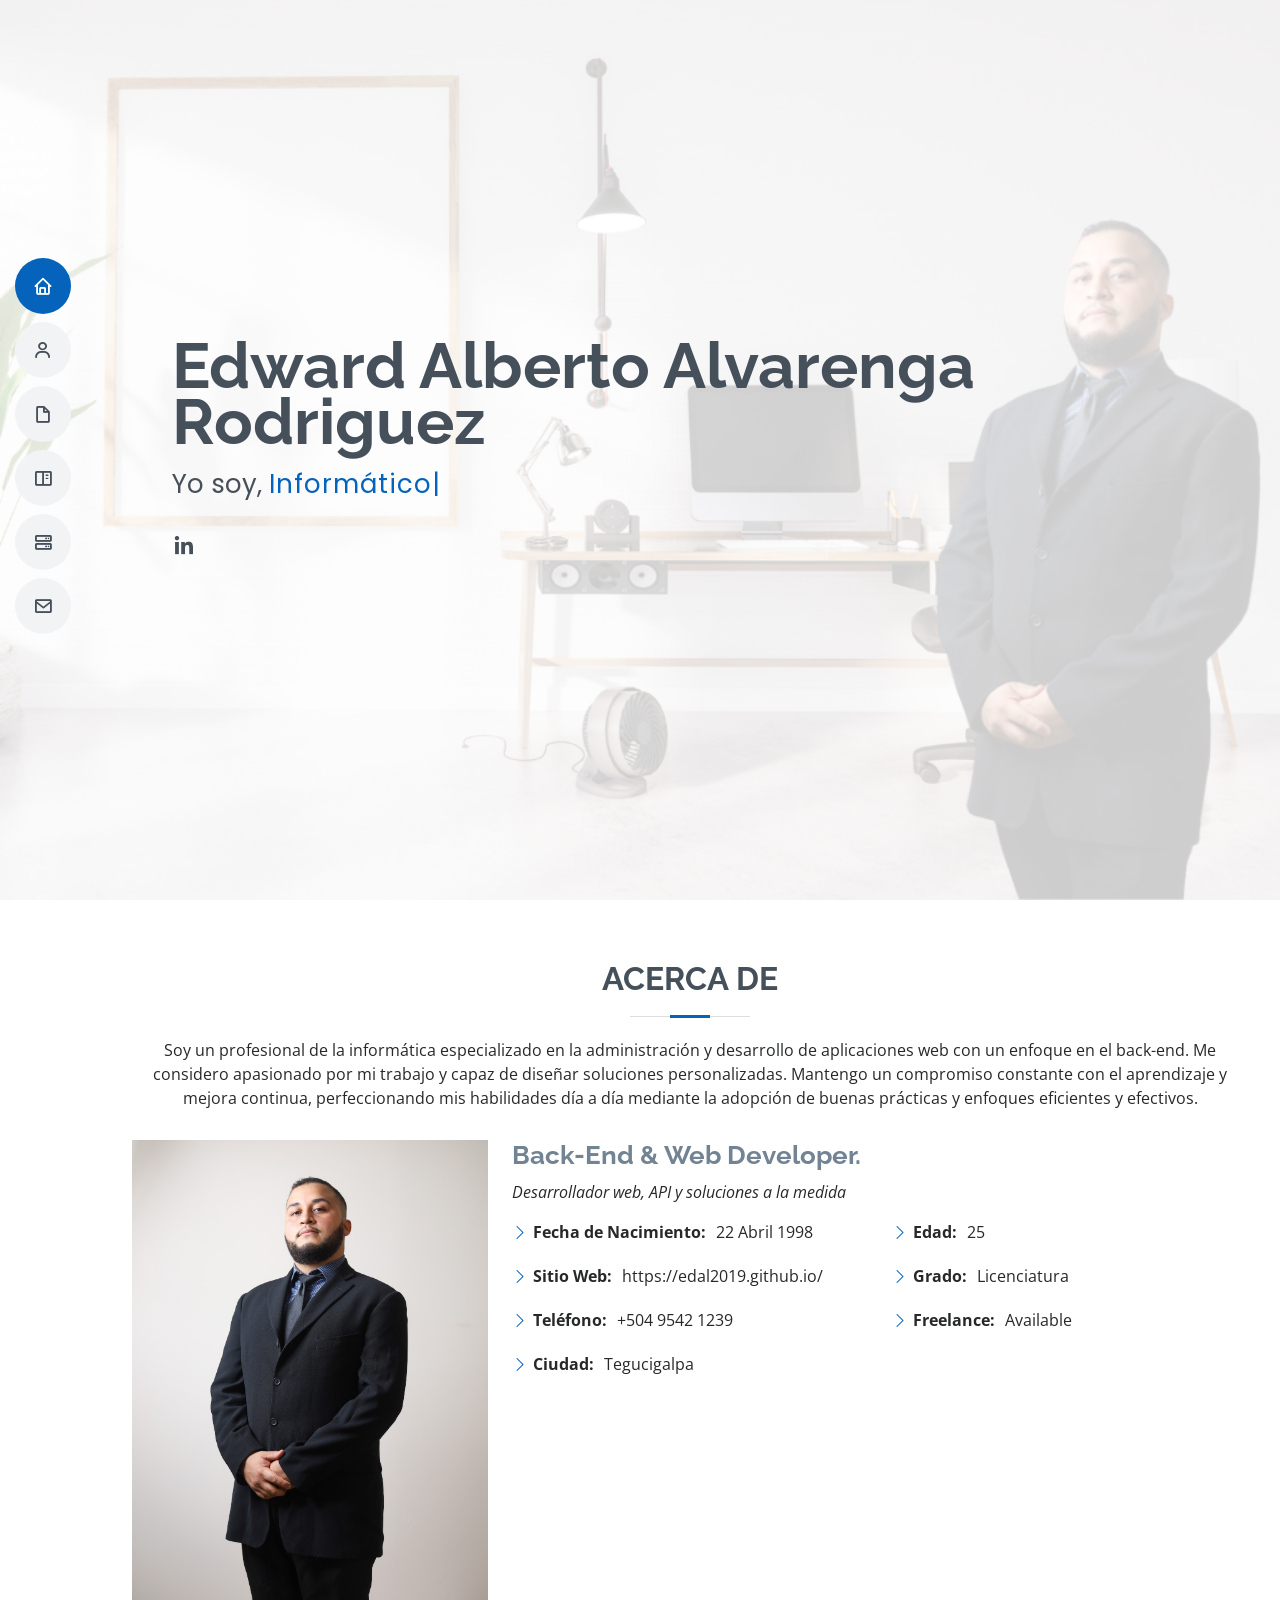
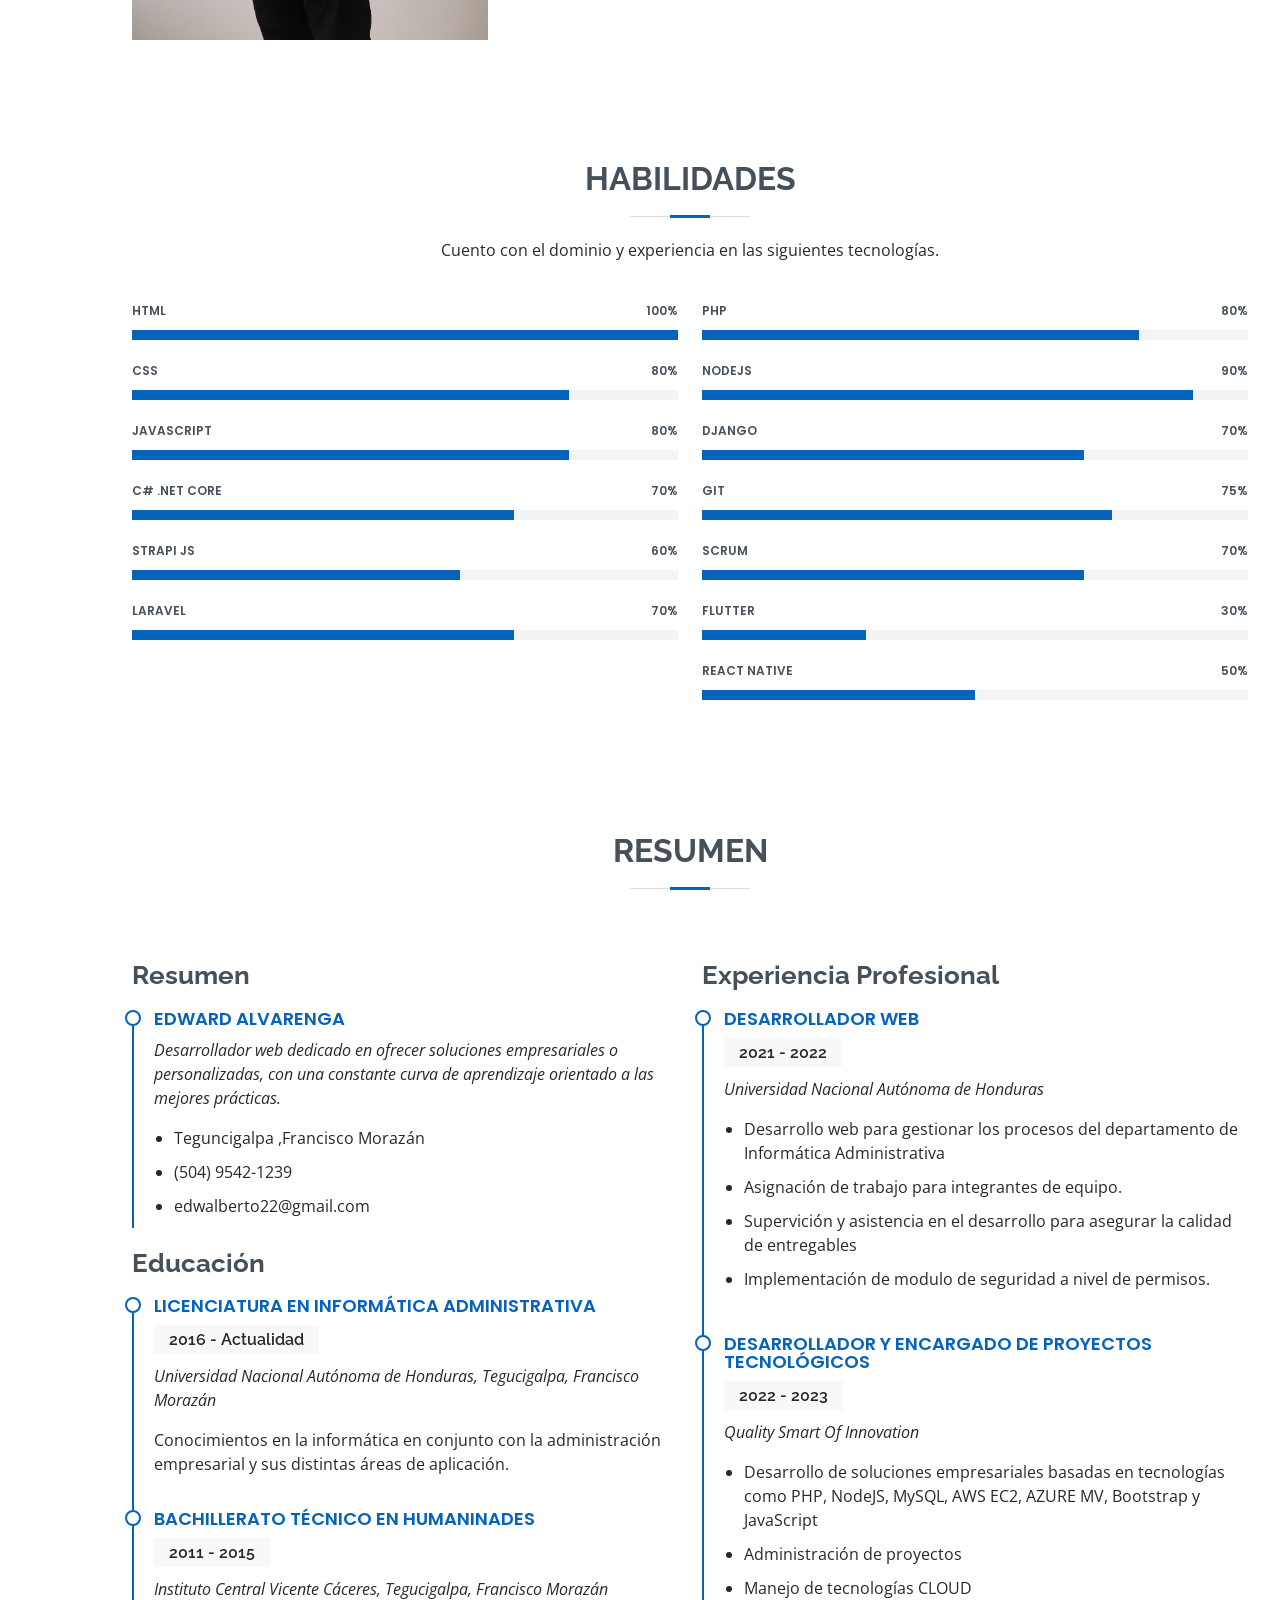
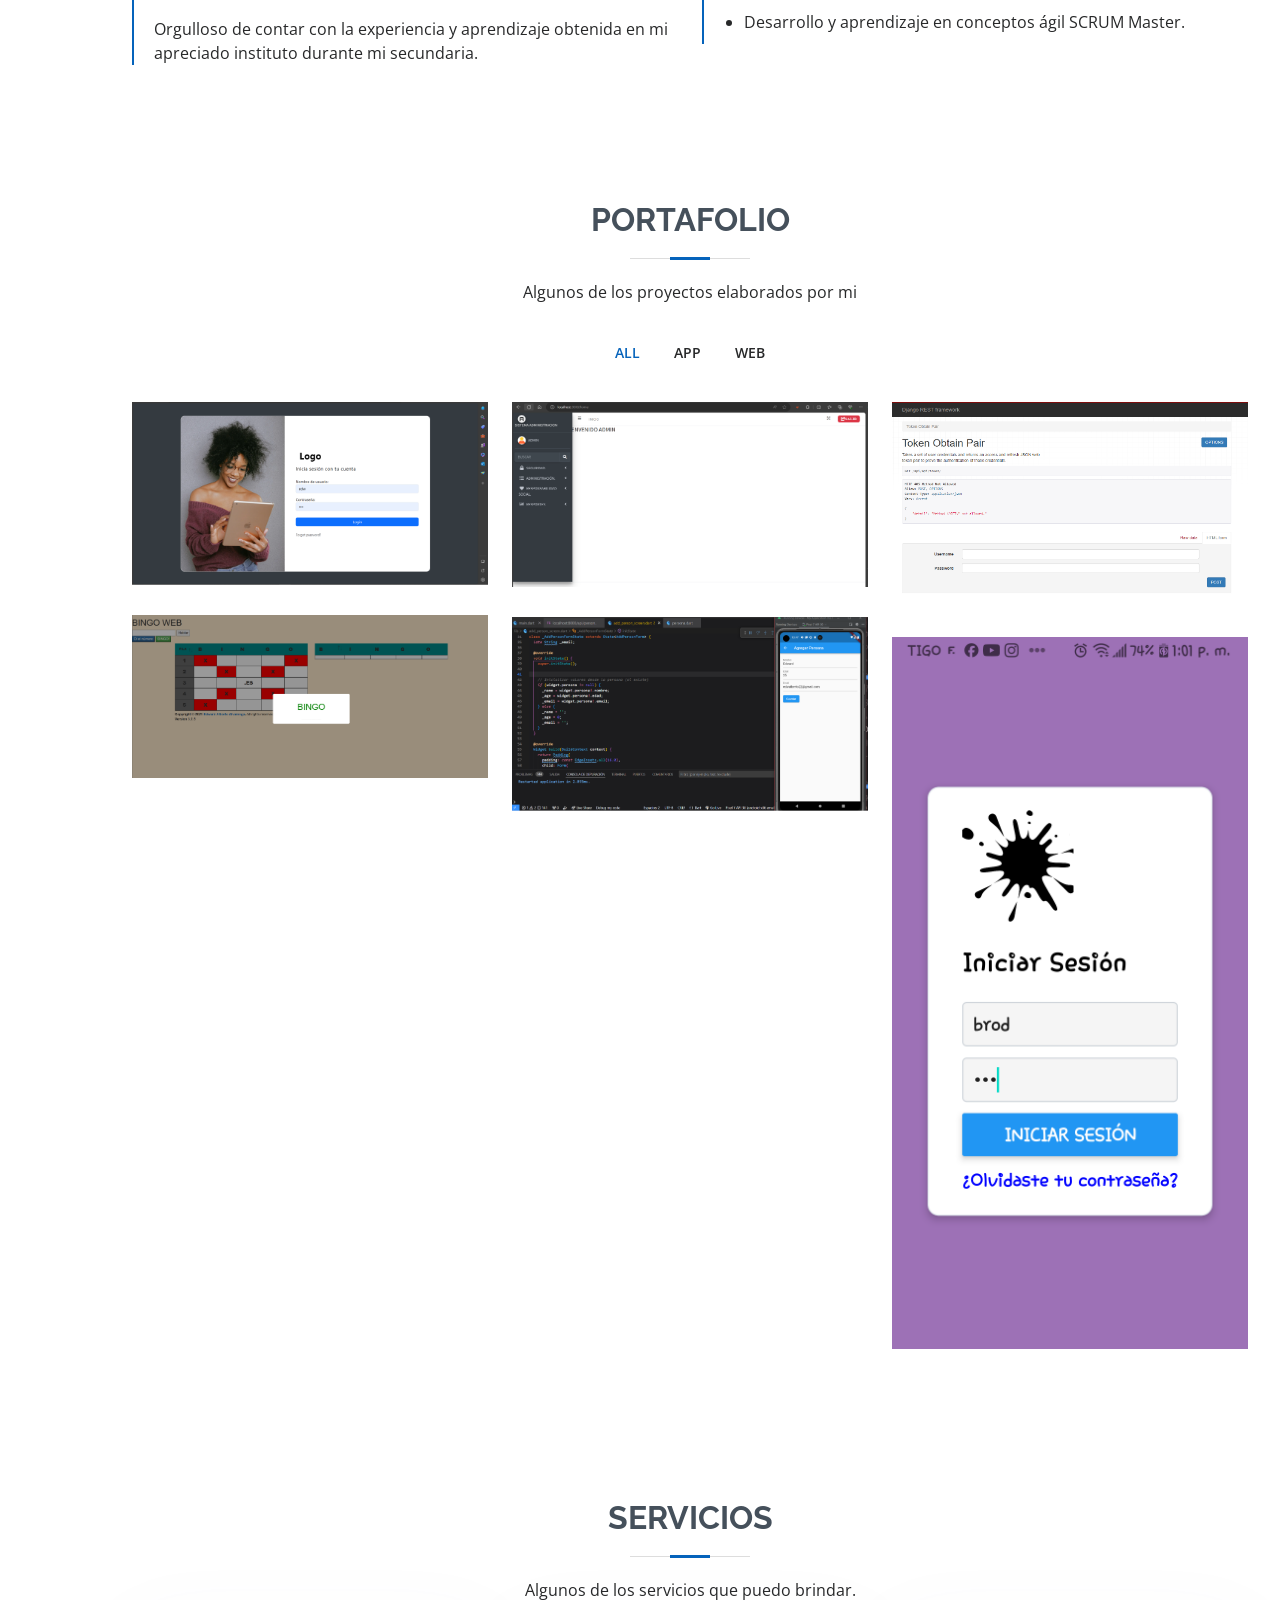
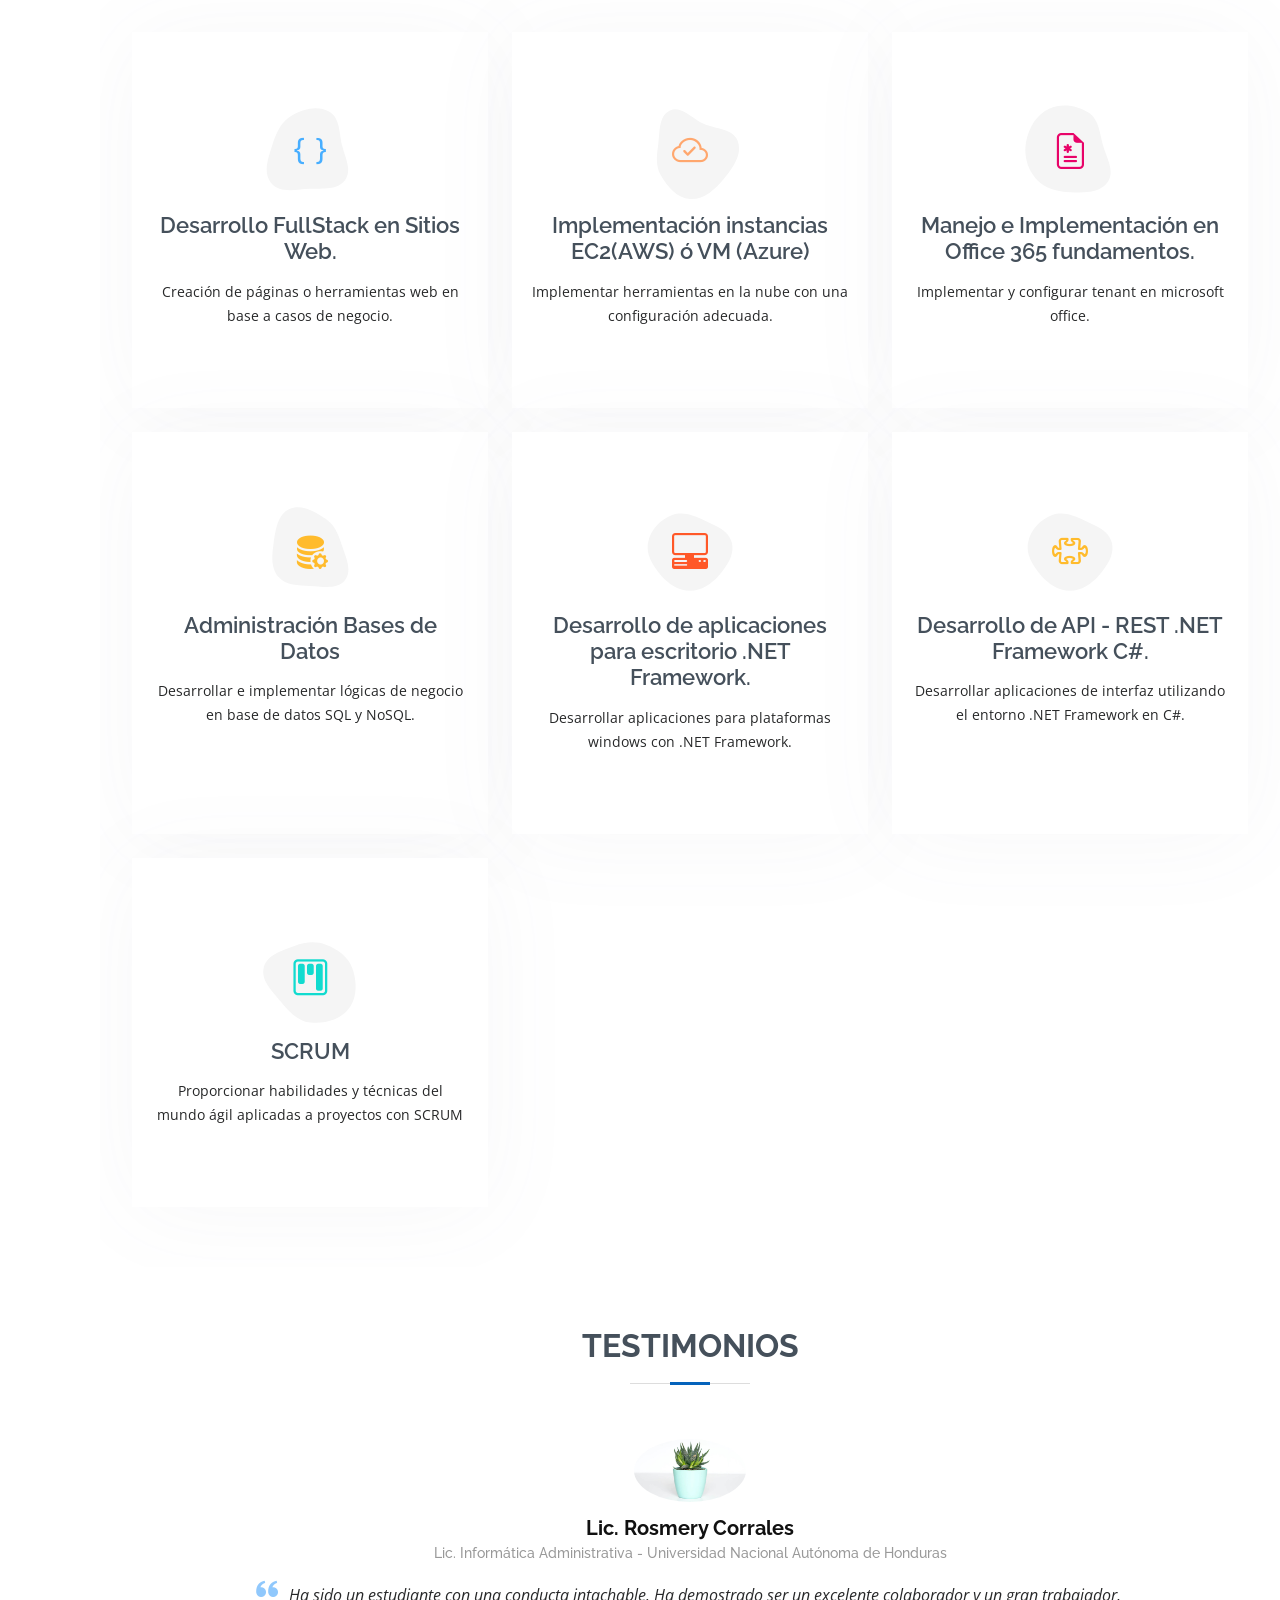
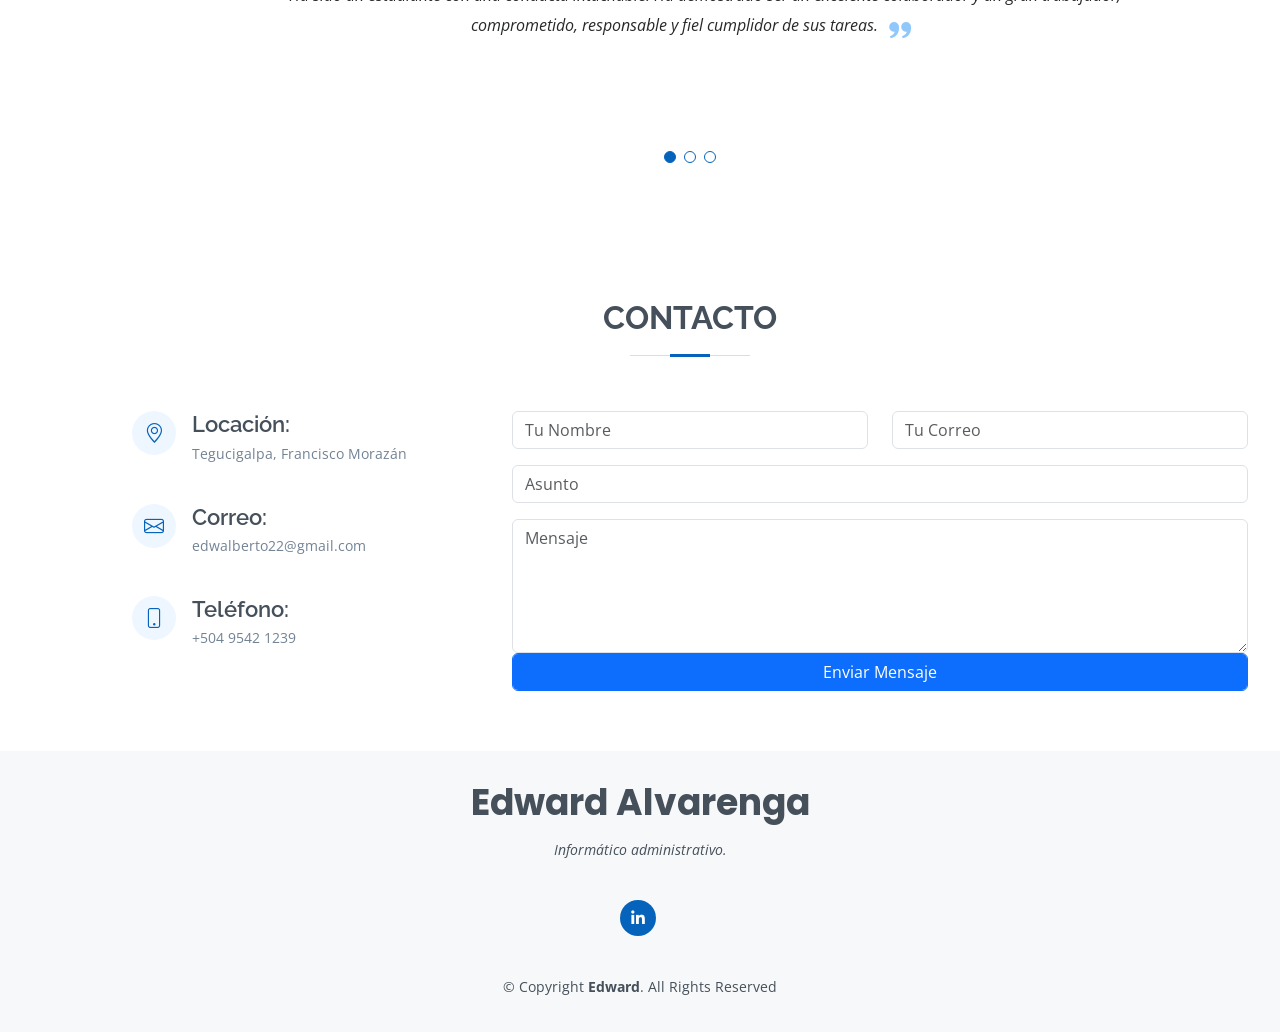
==== commit 5c05167c: "C# framework" ====
--- a/index.html
+++ b/index.html
@@ -541,6 +541,18 @@
               <p>Desarrollar aplicaciones para plataformas windows con .NET Framework.</p>
             </div>
           </div>
+          <div class="col-lg-4 col-md-6 d-flex align-items-stretch mt-4" data-aos="zoom-in" data-aos-delay="200">
+            <div class="icon-box iconbox-yellow">
+              <div class="icon">
+                <svg width="100" height="100" viewBox="0 0 600 600" xmlns="http://www.w3.org/2000/svg">
+                  <path stroke="none" stroke-width="0" fill="#f5f5f5" d="M300,532.3542879108572C369.38199826031484,532.3153073249985,429.10787420159085,491.63046689027357,474.5244479745417,439.17860296908856C522.8885846962883,383.3225815378663,569.1668002868075,314.3205725914397,550.7432151929288,242.7694973846089C532.6665558377875,172.5657663291529,456.2379748765914,142.6223662098291,390.3689995646985,112.34683881706744C326.66090330228417,83.06452184765237,258.84405631176094,53.51806209861945,193.32584062364296,78.48882559362697C121.61183558270385,105.82097193414197,62.805066853699245,167.19869350419734,48.57481801355237,242.6138429142374C34.843463184063346,315.3850353017275,76.69343916112496,383.4422959591041,125.22947124332185,439.3748458443577C170.7312796277747,491.8107796887764,230.57421082200815,532.3932930995766,300,532.3542879108572"></path>
+                </svg> 
+                <i class="bi  bi-puzzle"></i>
+              </div>
+              <h4><a href="">Desarrollo de API - REST .NET Framework C#.</a></h4>
+              <p>Desarrollar aplicaciones de interfaz utilizando el entorno .NET Framework en C#.</p>
+            </div>
+          </div>
 
           <div class="col-lg-4 col-md-6 d-flex align-items-stretch mt-4" data-aos="zoom-in" data-aos-delay="300">
             <div class="icon-box iconbox-teal">
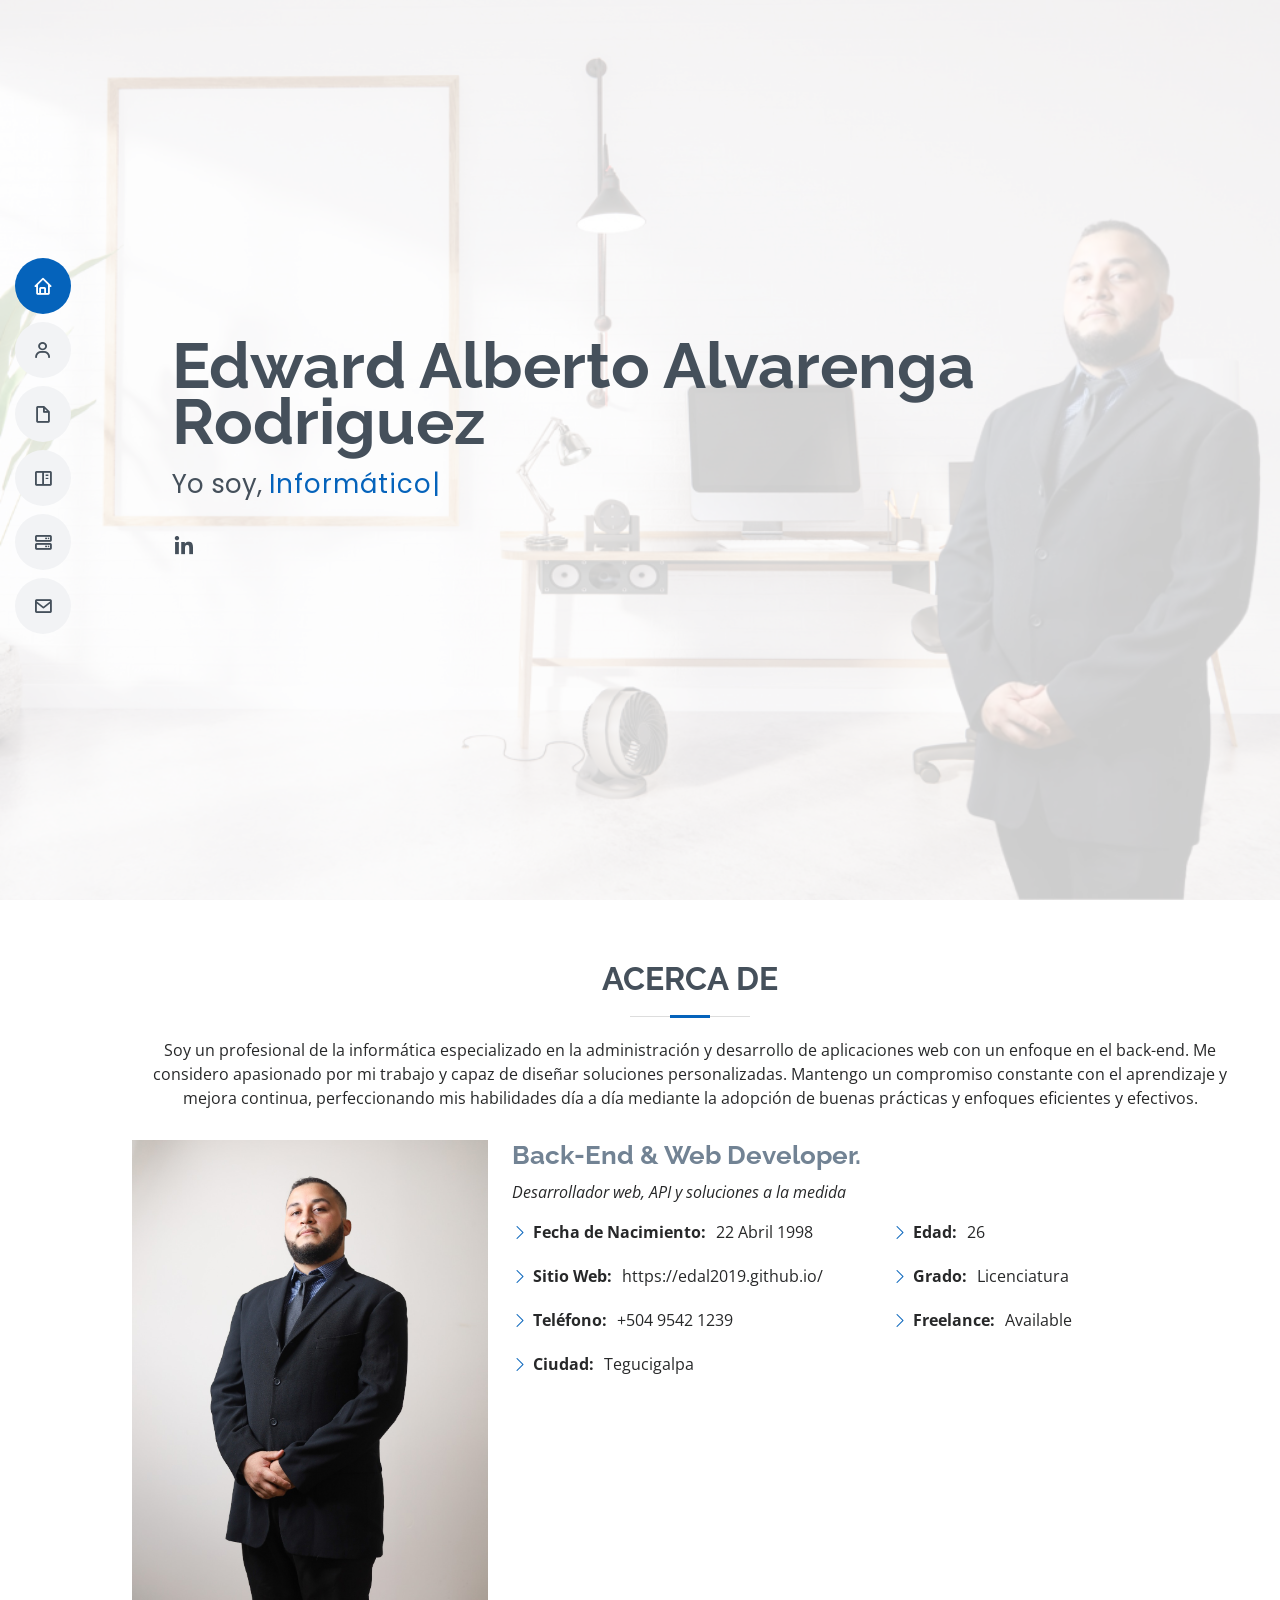
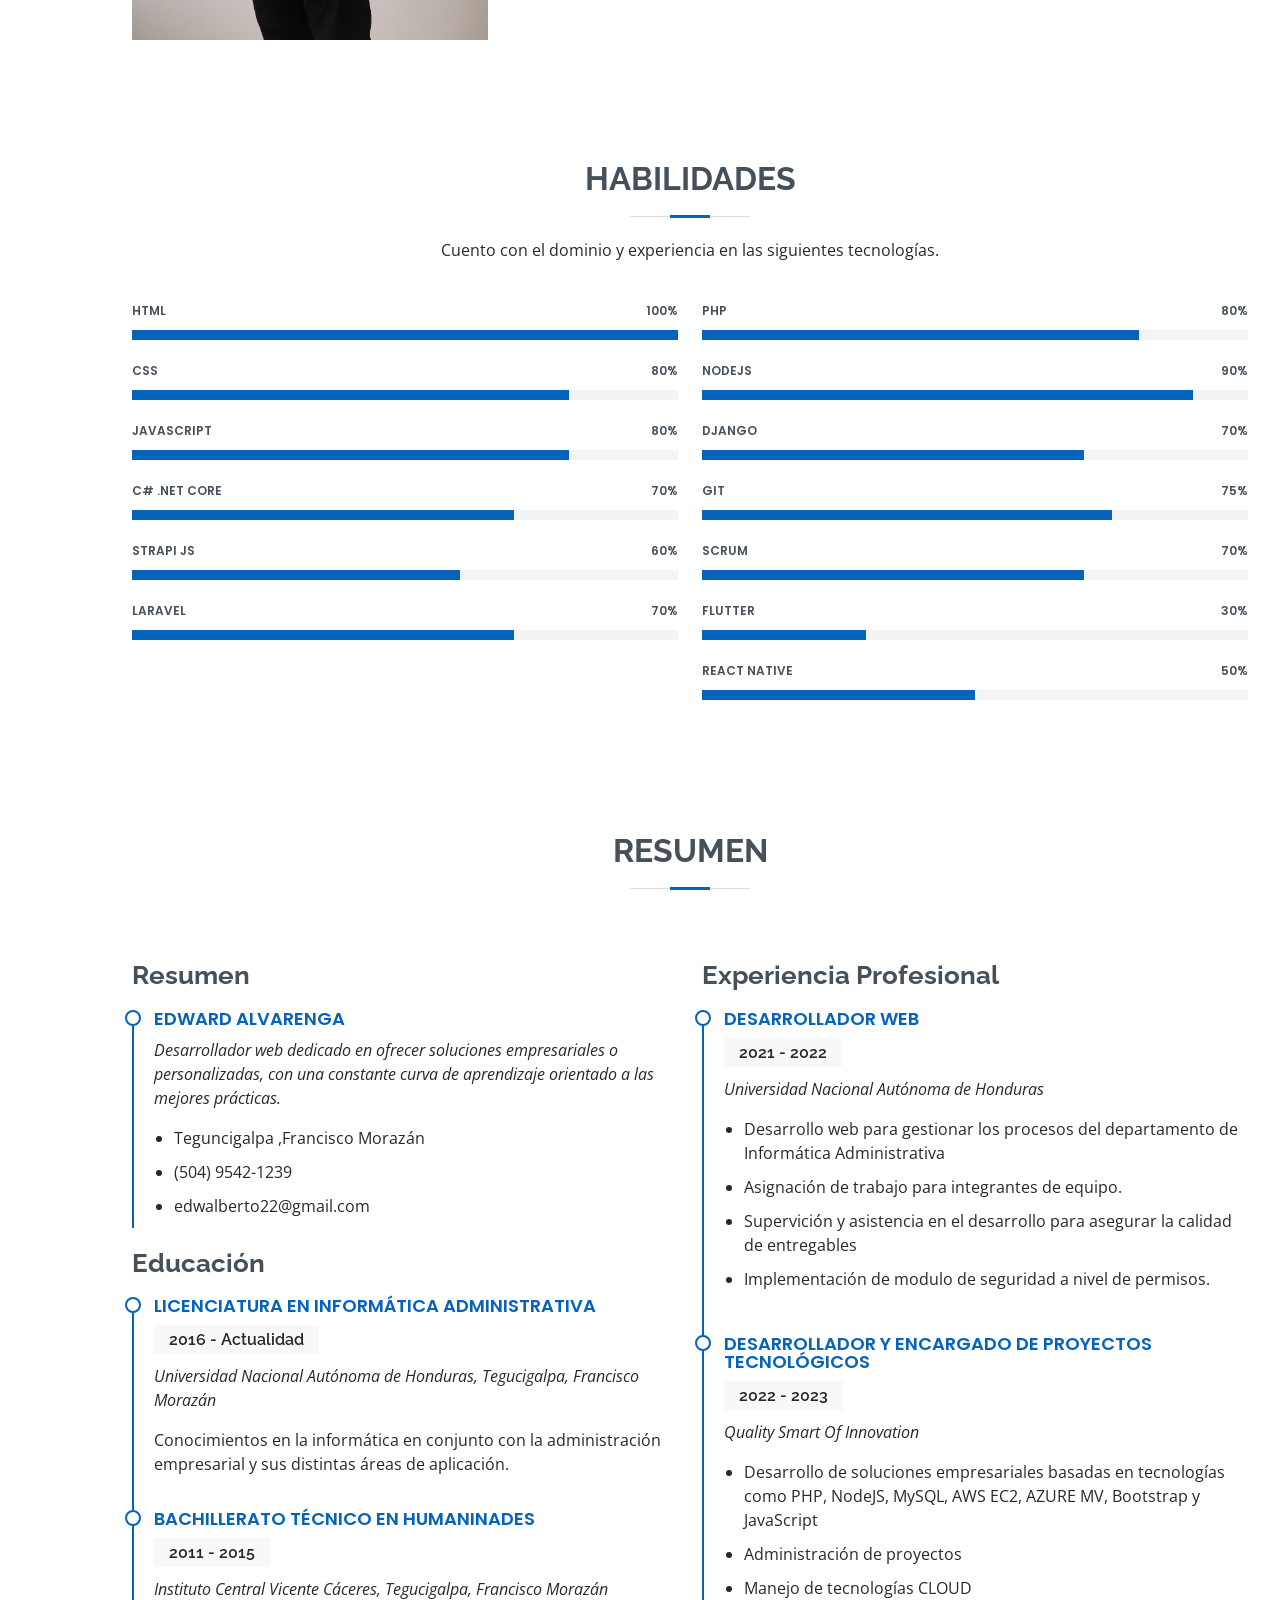
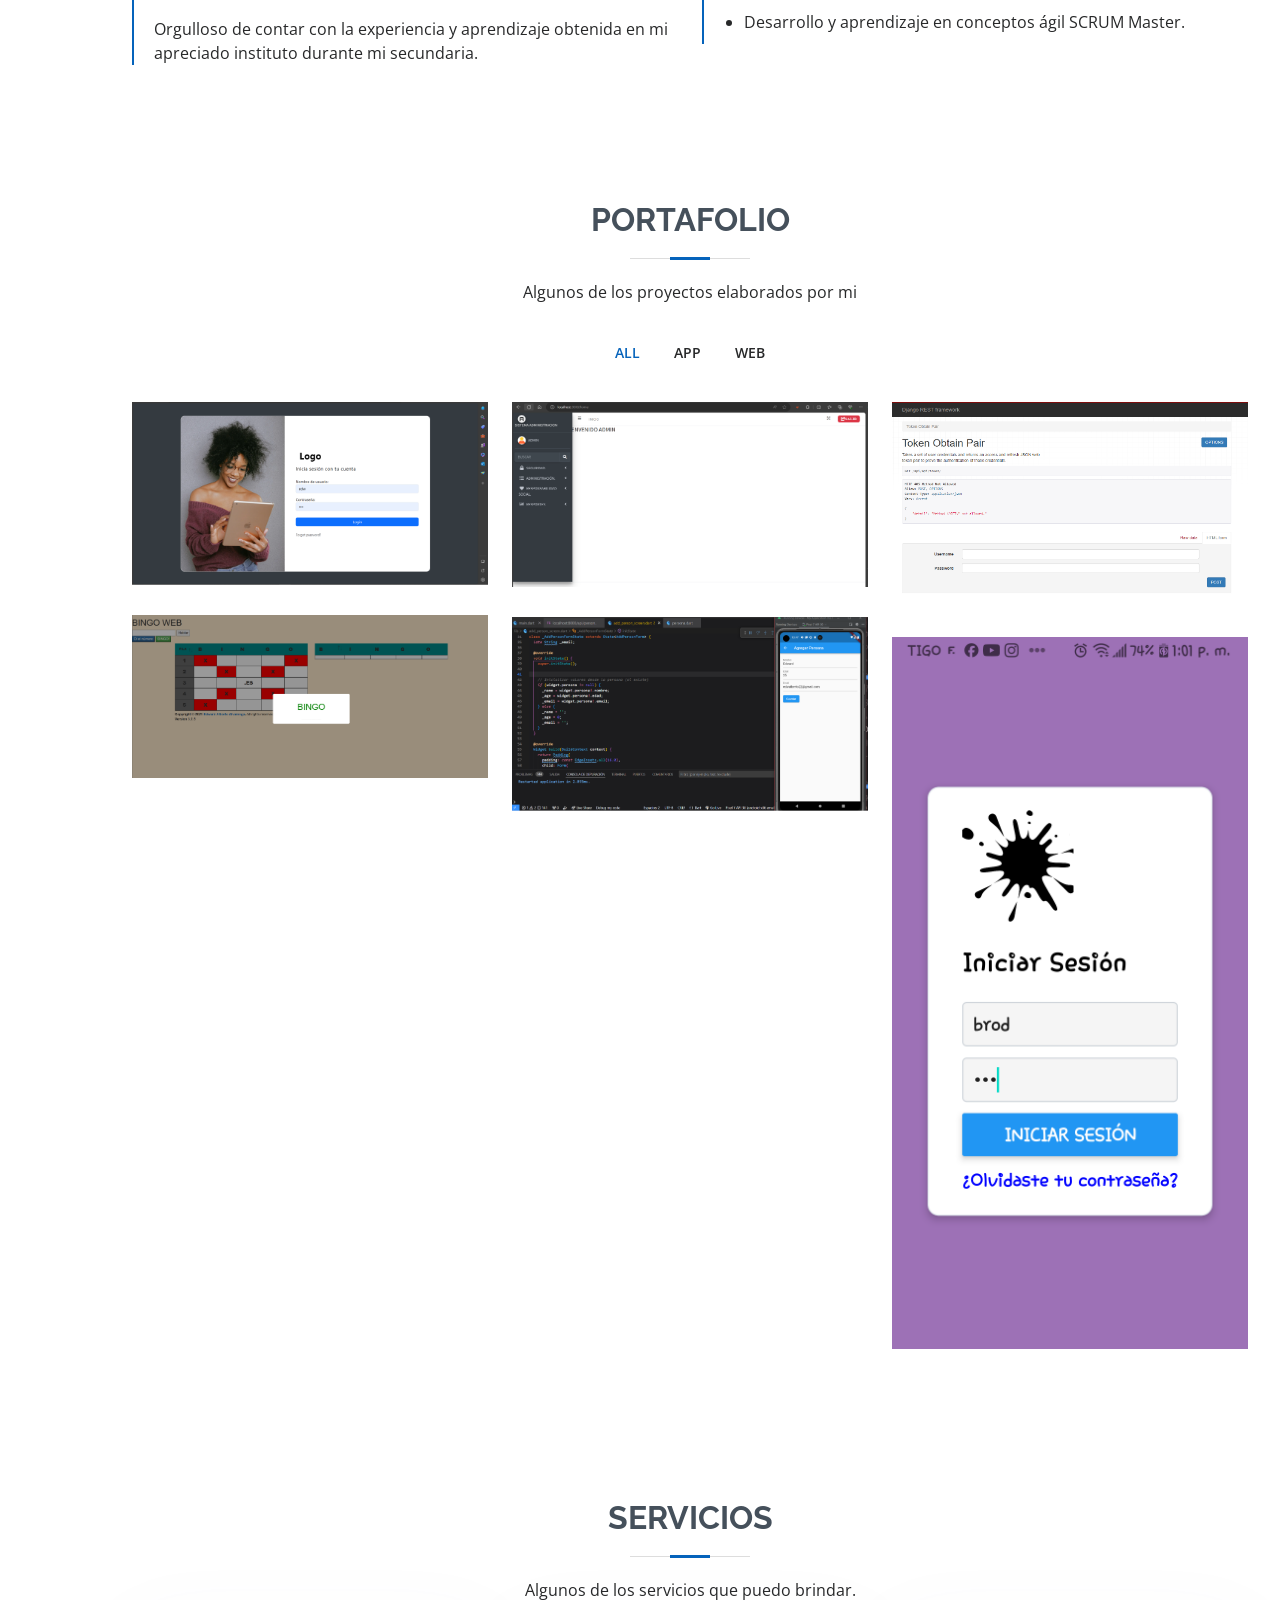
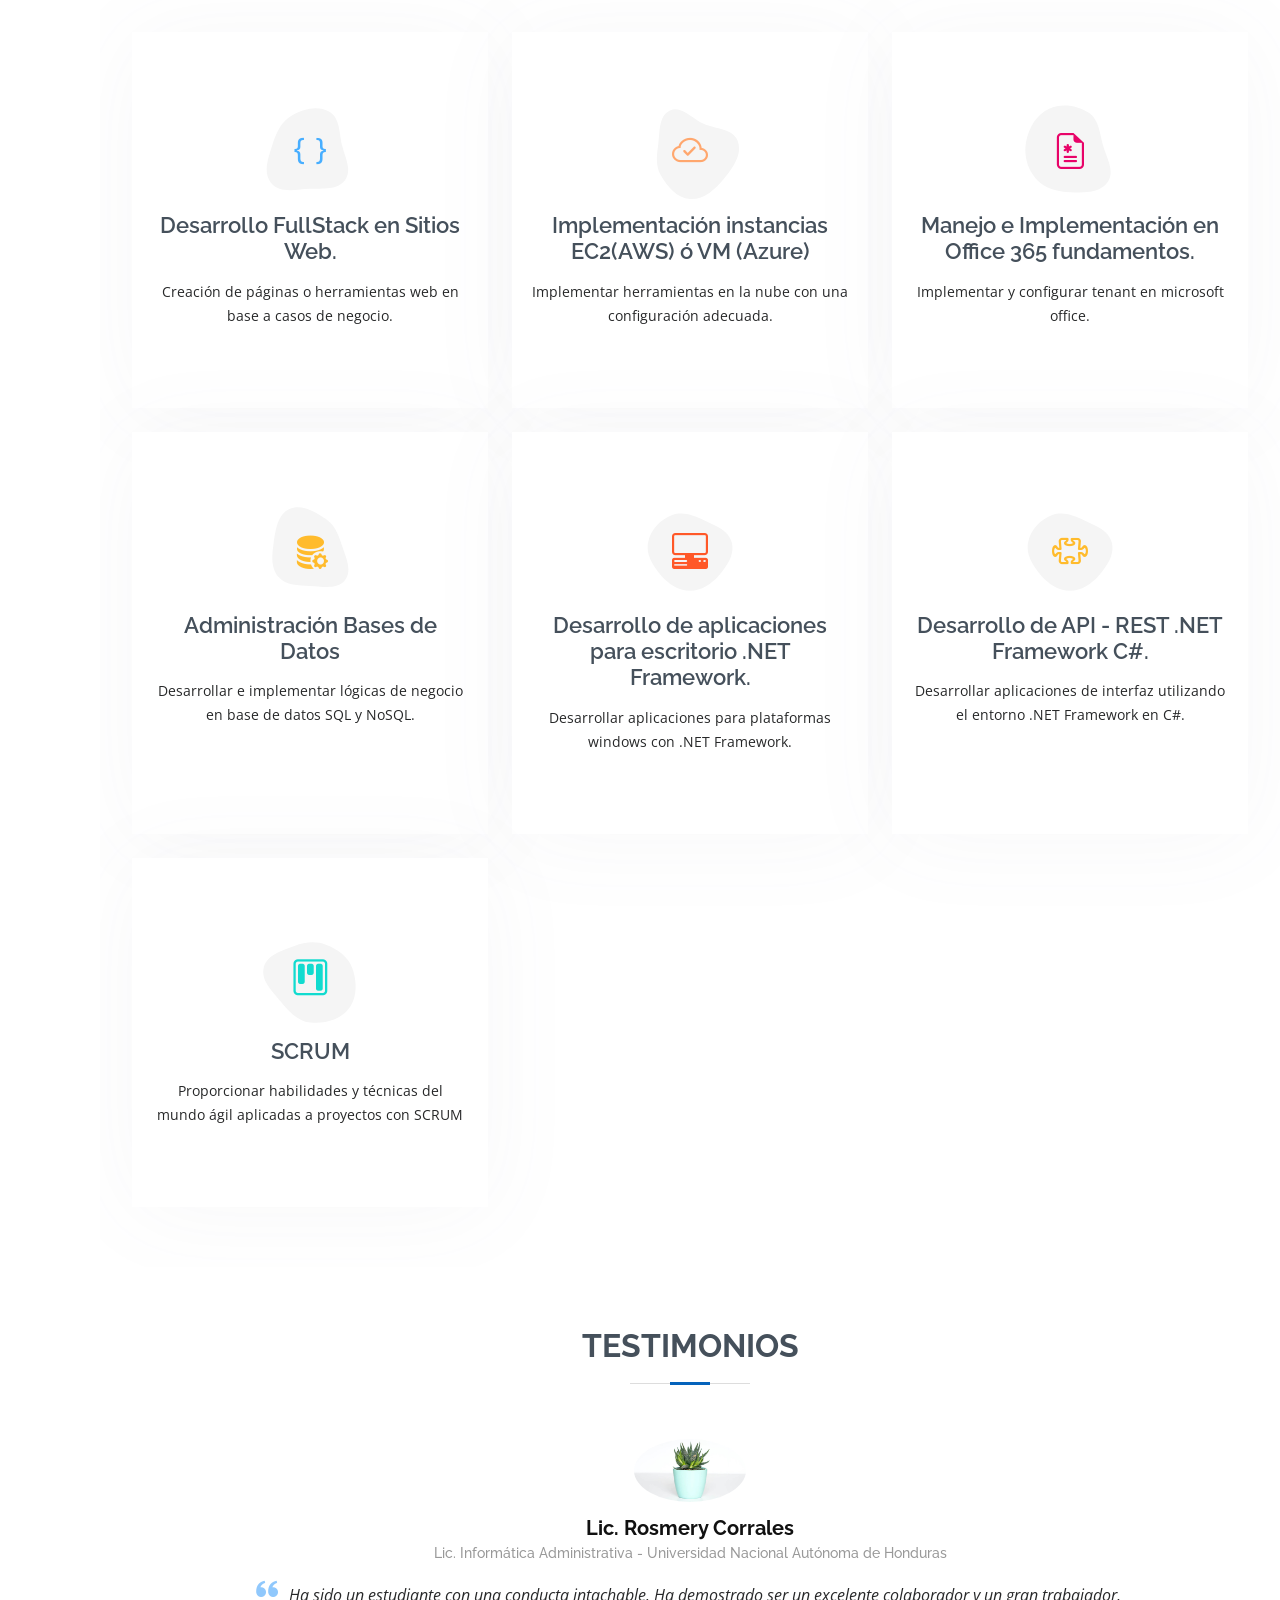
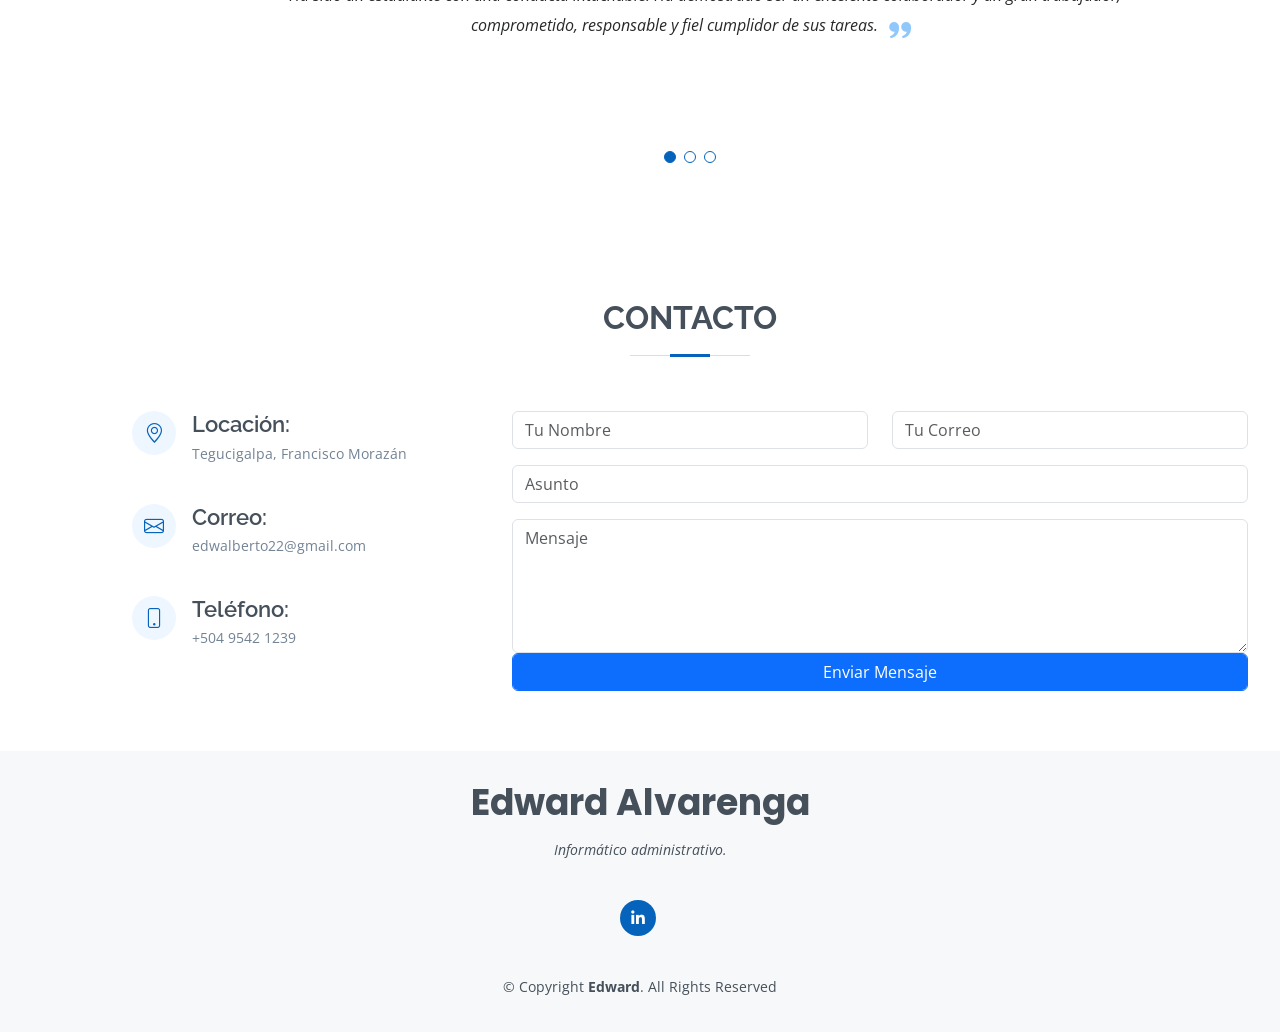
==== commit 989e928d: "cambiar edad" ====
--- a/index.html
+++ b/index.html
@@ -103,7 +103,7 @@
               </div>
               <div class="col-lg-6">
                 <ul>
-                  <li><i class="bi bi-chevron-right"></i> <strong>Edad:</strong> <span>25</span></li>
+                  <li><i class="bi bi-chevron-right"></i> <strong>Edad:</strong> <span>26</span></li>
                   <li><i class="bi bi-chevron-right"></i> <strong>Grado:</strong> <span>Licenciatura</span></li>
                   <li><i class="bi bi-chevron-right"></i> <strong>Freelance:</strong> <span>Available</span></li>
                 </ul>
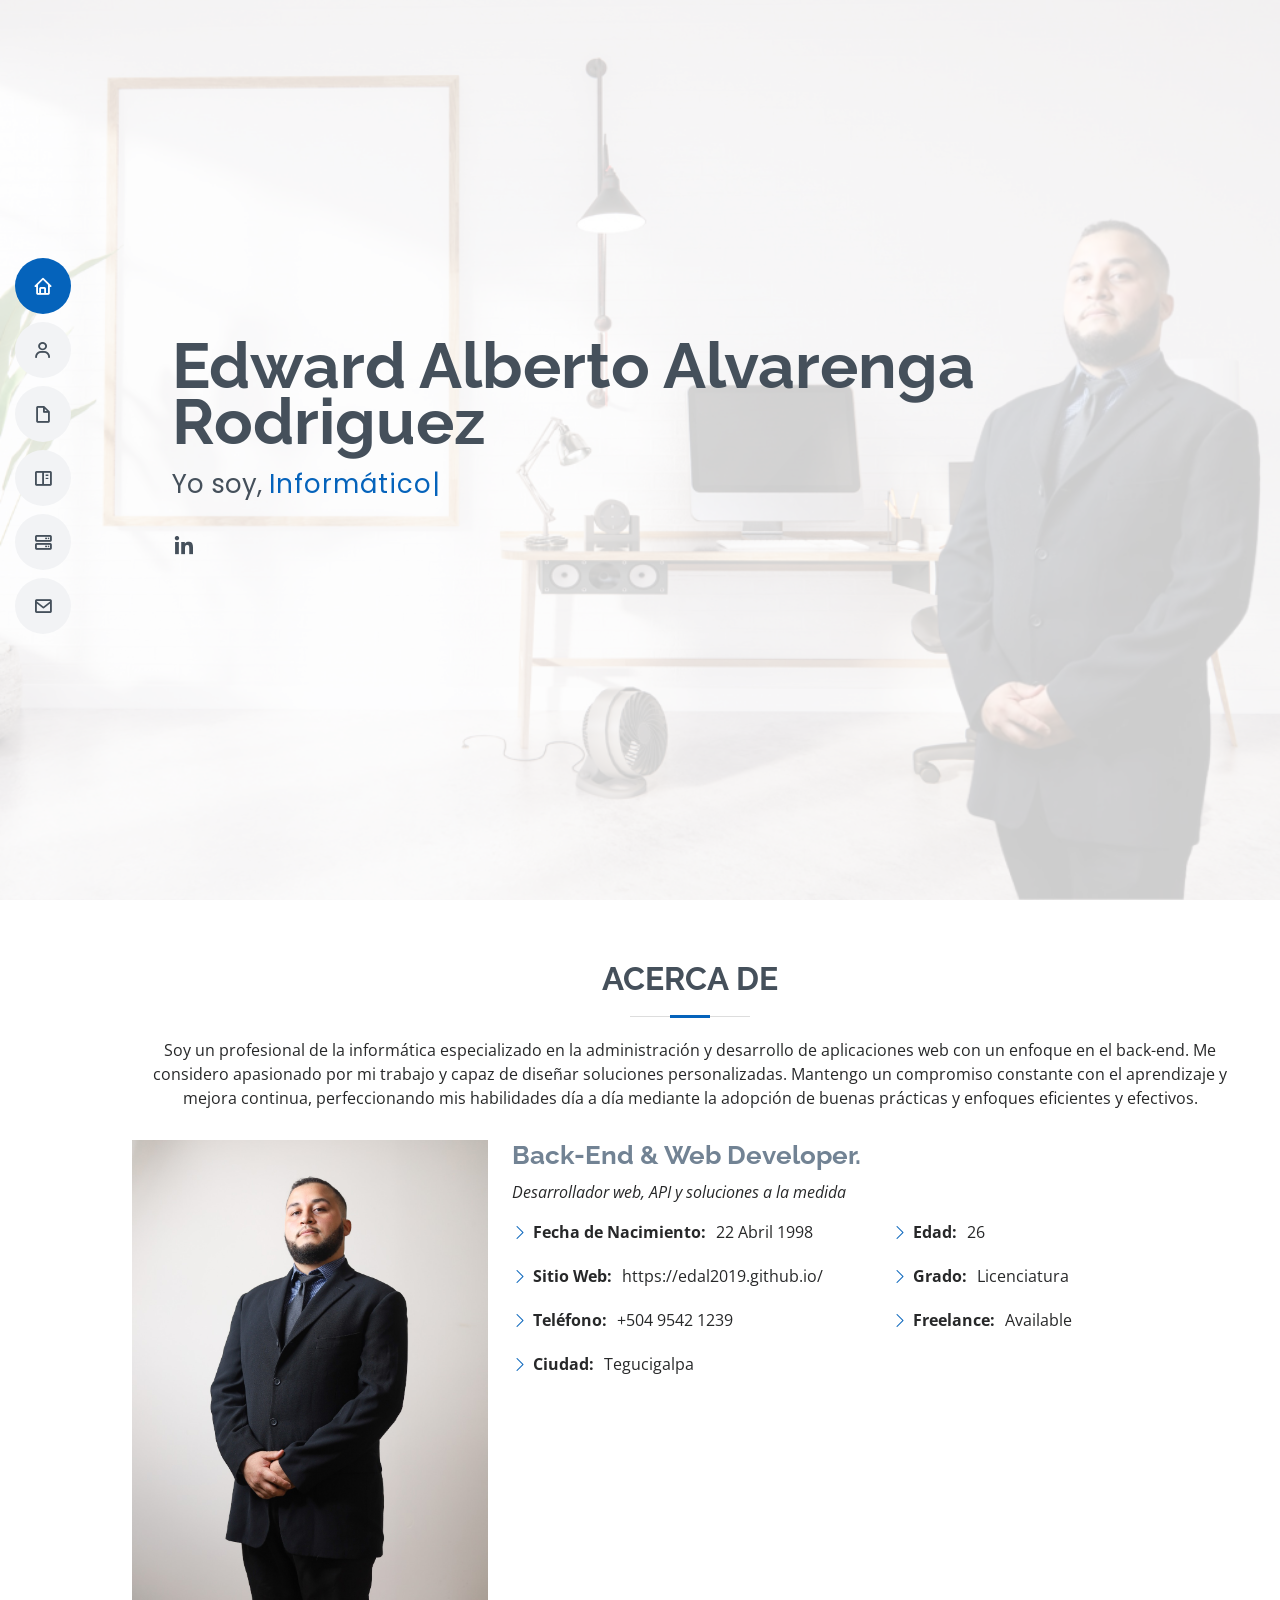
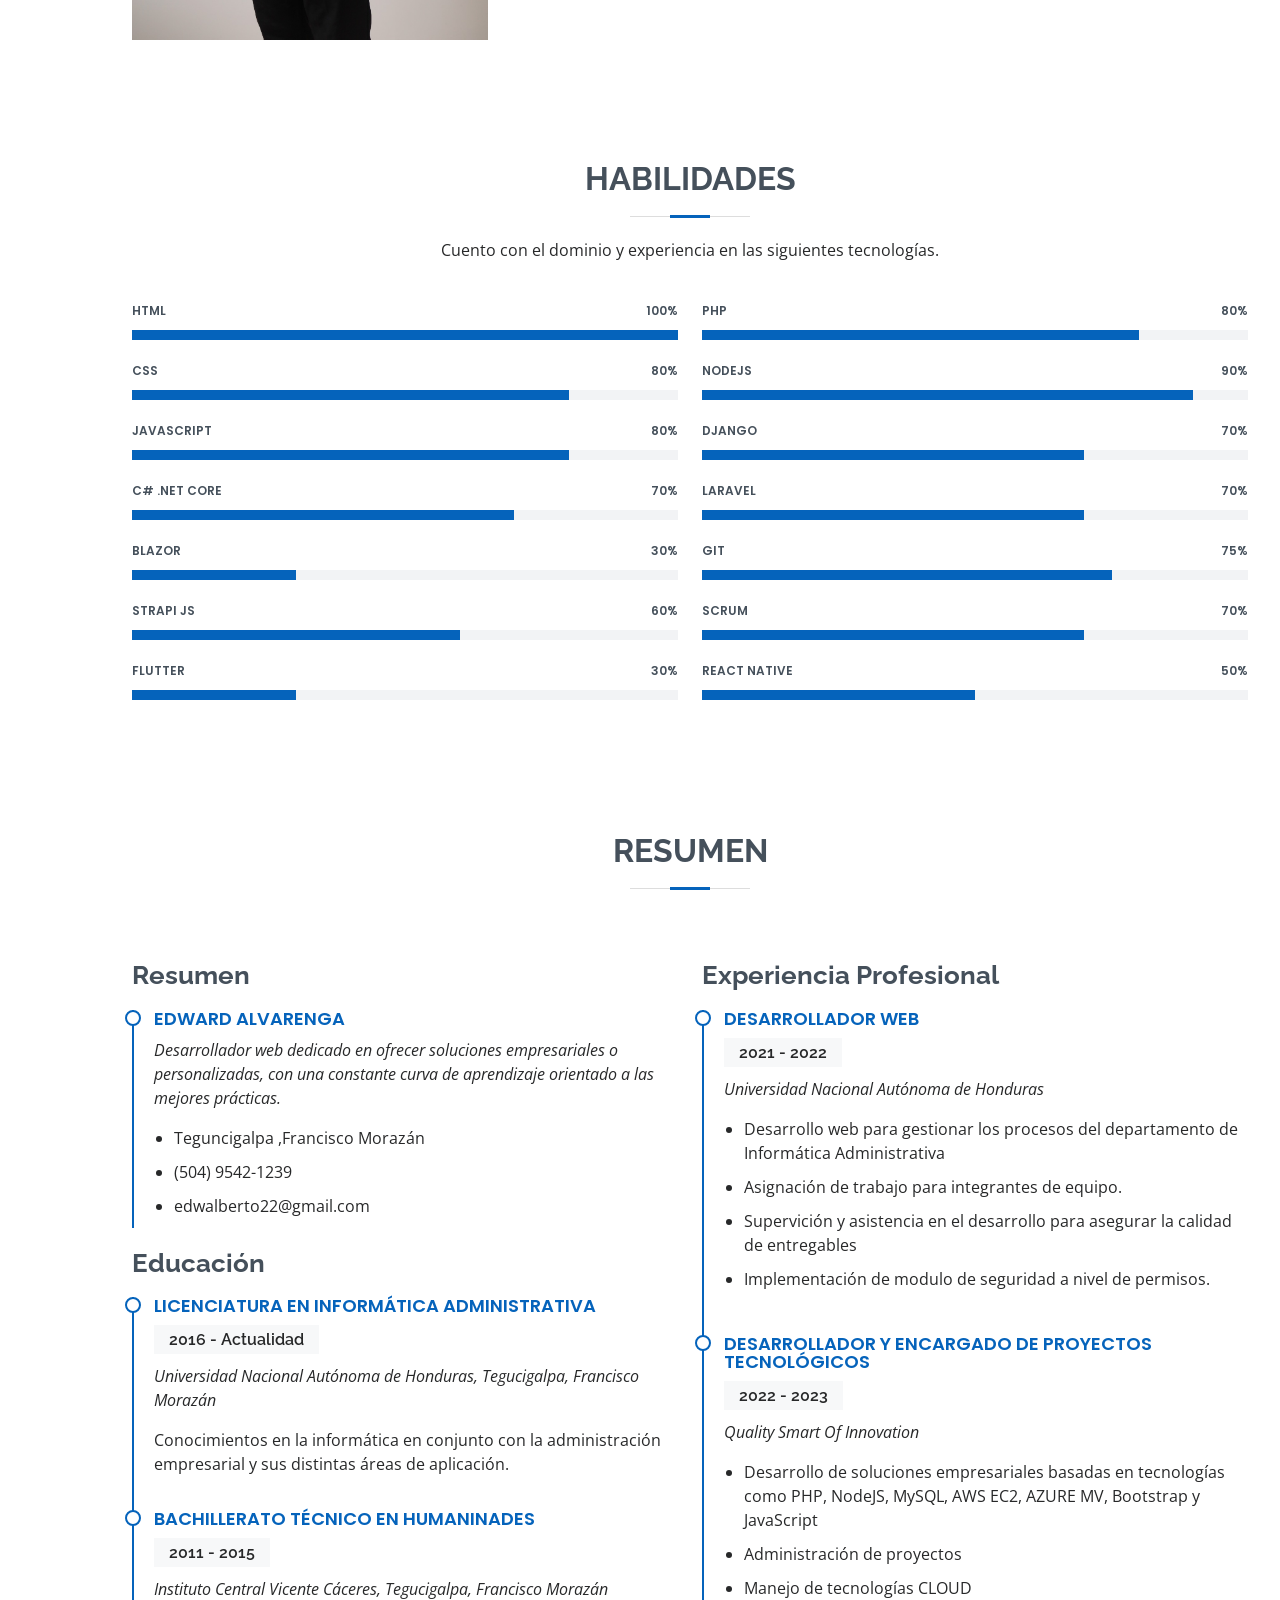
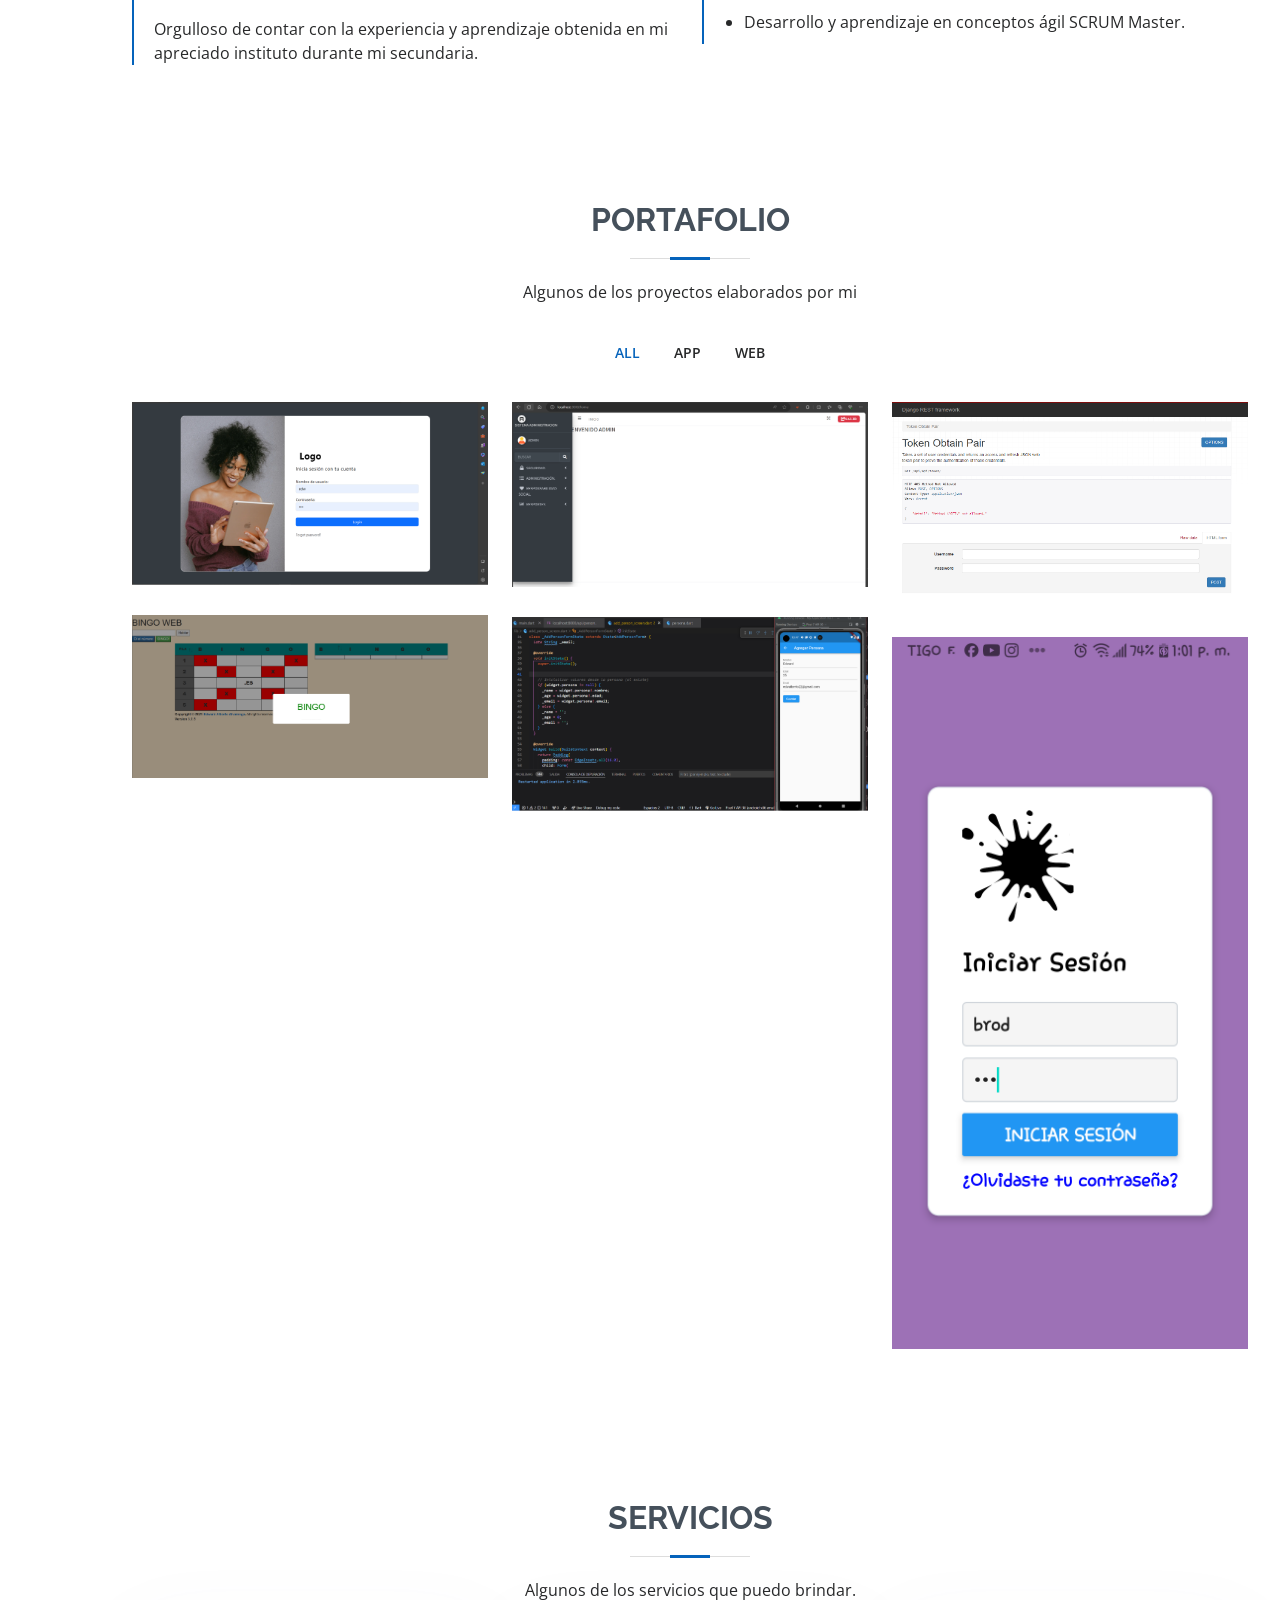
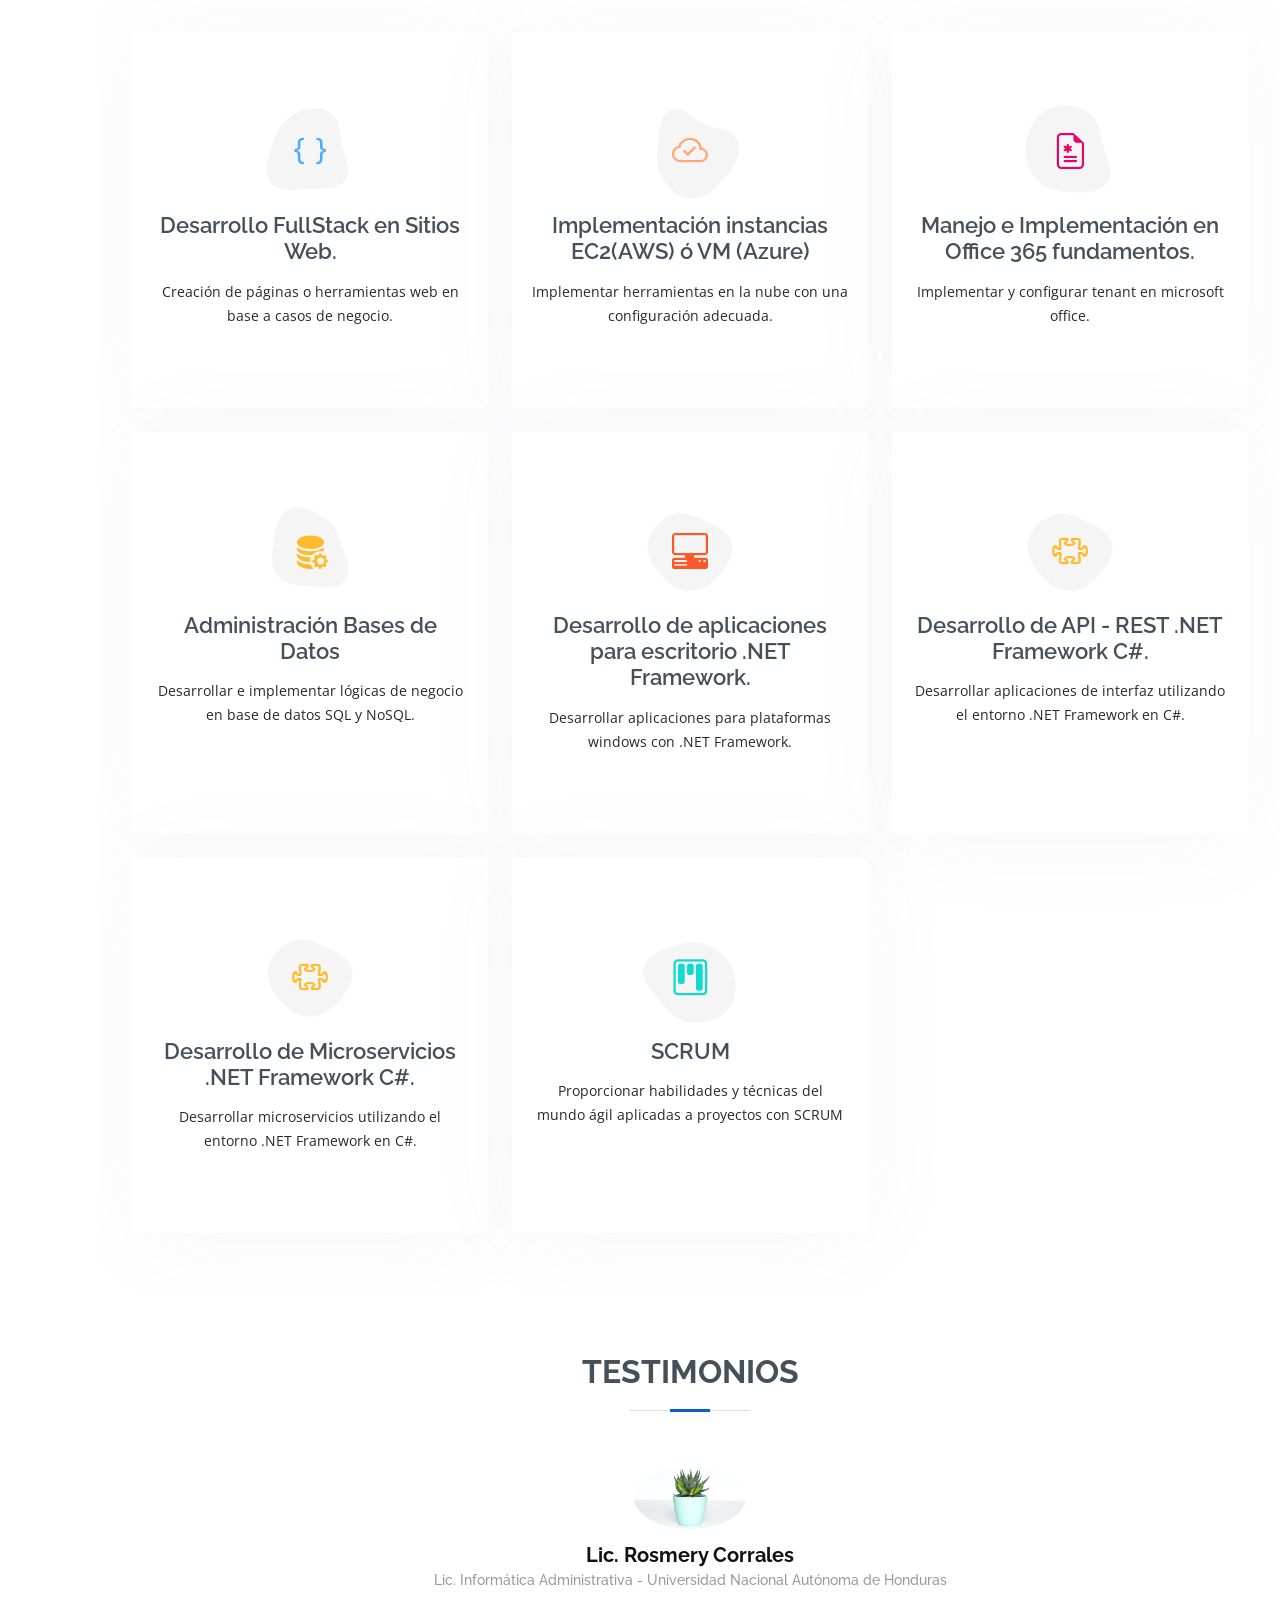
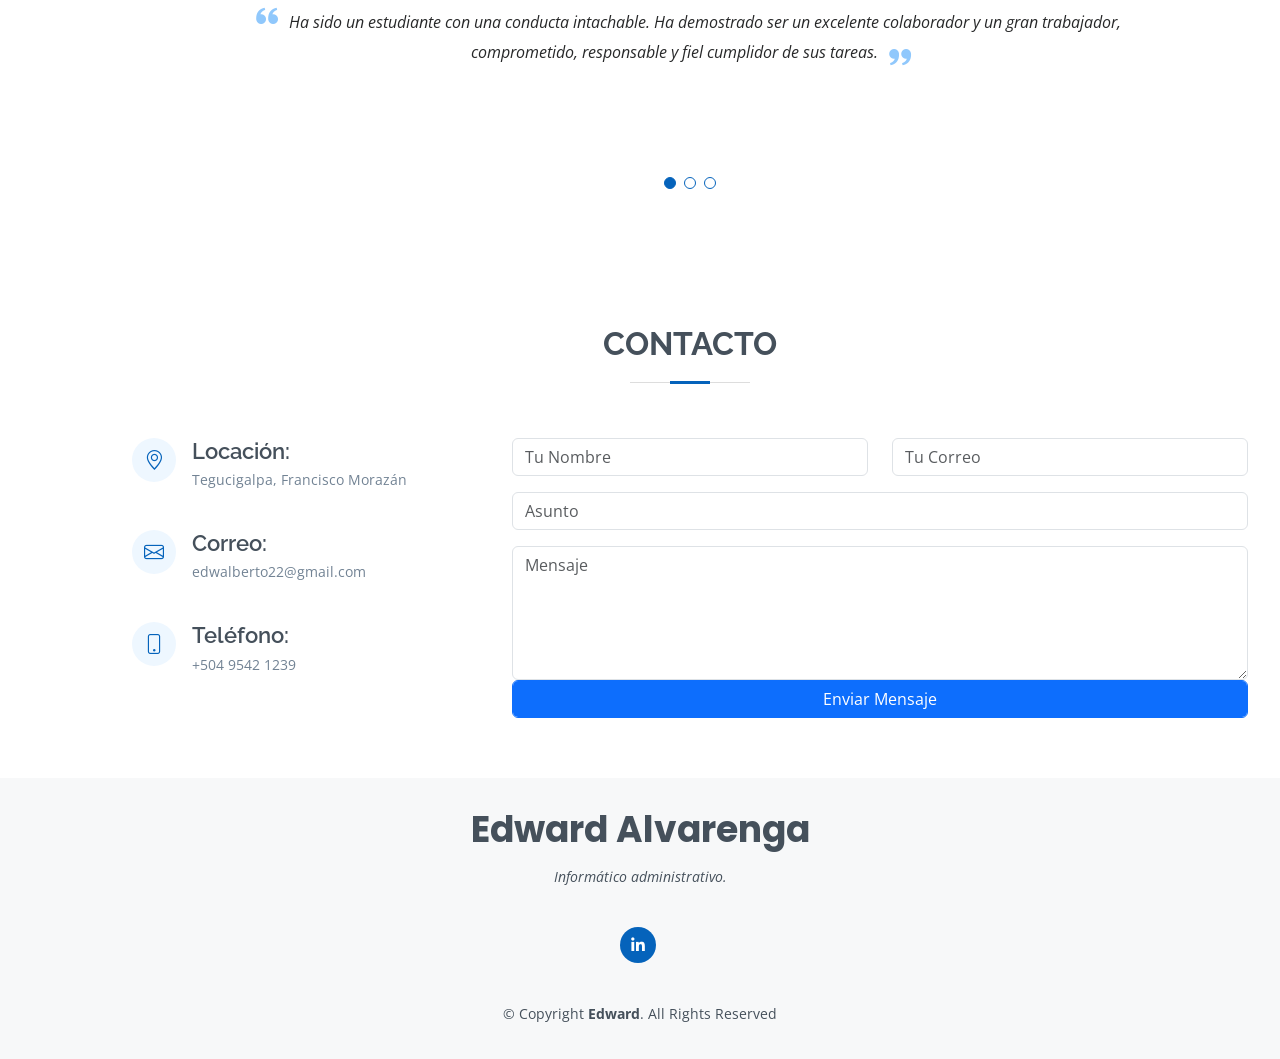
==== commit 6382cfee: "Modificacion skills" ====
--- a/index.html
+++ b/index.html
@@ -233,11 +233,22 @@
               </div>
             </div>
             <div class="progress">
+              <span class="skill">Blazor <i class="val">30%</i></span>
+              <div class="progress-bar-wrap">
+                <div class="progress-bar" role="progressbar" aria-valuenow="30" aria-valuemin="0" aria-valuemax="100"></div>
+              </div>
+            </div>
+            <div class="progress">
               <span class="skill">STRAPI JS<i class="val">60%</i></span>
               <div class="progress-bar-wrap">
                 <div class="progress-bar" role="progressbar" aria-valuenow="60" aria-valuemin="0" aria-valuemax="100"></div>
               </div>
             </div>
+           
+           
+
+          </div>
+          <div class="col-lg-6">
             <div class="progress">
               <span class="skill">Laravel <i class="val">70%</i></span>
               <div class="progress-bar-wrap">
@@ -245,36 +256,36 @@
               </div>
             </div>
 
+            <div class="progress">
+              <span class="skill">GIT<i class="val">75%</i></span>
+              <div class="progress-bar-wrap">
+                <div class="progress-bar" role="progressbar" aria-valuenow="75" aria-valuemin="0" aria-valuemax="100"></div>
+              </div>
+            </div>
+            <div class="progress">
+              <span class="skill">SCRUM<i class="mdi mdi-sticker-minus:"></i><i class="val">70%</i></span>
+              <div class="progress-bar-wrap">
+                <div class="progress-bar" role="progressbar" aria-valuenow="70" aria-valuemin="0" aria-valuemax="100"></div>
+              </div>
+            </div>
            
-
+            </div>
+           <div class="col-lg-6">
+            <div class="progress">
+              <span class="skill">FLUTTER<i class="mdi mdi-sticker-minus:"></i><i class="val">30%</i></span>
+              <div class="progress-bar-wrap">
+                <div class="progress-bar" role="progressbar" aria-valuenow="30" aria-valuemin="0" aria-valuemax="100"></div>
+              </div>
+            </div>
+            
           </div>
           <div class="col-lg-6">
-          
-            <div class="progress">
-              <span class="skill">GIT<i class="val">75%</i></span>
-              <div class="progress-bar-wrap">
-                <div class="progress-bar" role="progressbar" aria-valuenow="75" aria-valuemin="0" aria-valuemax="100"></div>
-              </div>
-            </div>
-            <div class="progress">
-              <span class="skill">SCRUM<i class="mdi mdi-sticker-minus:"></i><i class="val">70%</i></span>
-              <div class="progress-bar-wrap">
-                <div class="progress-bar" role="progressbar" aria-valuenow="70" aria-valuemin="0" aria-valuemax="100"></div>
-              </div>
-            </div>
-            <div class="progress">
-              <span class="skill">FLUTTER<i class="mdi mdi-sticker-minus:"></i><i class="val">30%</i></span>
-              <div class="progress-bar-wrap">
-                <div class="progress-bar" role="progressbar" aria-valuenow="30" aria-valuemin="0" aria-valuemax="100"></div>
-              </div>
-            </div>
-             <div class="progress">
+            <div class="progress">
               <span class="skill">REACT NATIVE<i class="mdi mdi-sticker-minus:"></i><i class="val">50%</i></span>
               <div class="progress-bar-wrap">
                 <div class="progress-bar" role="progressbar" aria-valuenow="50" aria-valuemin="0" aria-valuemax="100"></div>
               </div>
-            </div>
-            
+           </div> 
           </div>
         
 
@@ -553,6 +564,18 @@
               <p>Desarrollar aplicaciones de interfaz utilizando el entorno .NET Framework en C#.</p>
             </div>
           </div>
+          <div class="col-lg-4 col-md-6 d-flex align-items-stretch mt-4" data-aos="zoom-in" data-aos-delay="200">
+            <div class="icon-box iconbox-yellow">
+              <div class="icon">
+                <svg width="100" height="100" viewBox="0 0 600 600" xmlns="http://www.w3.org/2000/svg">
+                  <path stroke="none" stroke-width="0" fill="#f5f5f5" d="M300,532.3542879108572C369.38199826031484,532.3153073249985,429.10787420159085,491.63046689027357,474.5244479745417,439.17860296908856C522.8885846962883,383.3225815378663,569.1668002868075,314.3205725914397,550.7432151929288,242.7694973846089C532.6665558377875,172.5657663291529,456.2379748765914,142.6223662098291,390.3689995646985,112.34683881706744C326.66090330228417,83.06452184765237,258.84405631176094,53.51806209861945,193.32584062364296,78.48882559362697C121.61183558270385,105.82097193414197,62.805066853699245,167.19869350419734,48.57481801355237,242.6138429142374C34.843463184063346,315.3850353017275,76.69343916112496,383.4422959591041,125.22947124332185,439.3748458443577C170.7312796277747,491.8107796887764,230.57421082200815,532.3932930995766,300,532.3542879108572"></path>
+                </svg> 
+                <i class="bi  bi-puzzle"></i>
+              </div>
+              <h4><a href="">Desarrollo de Microservicios .NET Framework C#.</a></h4>
+              <p>Desarrollar microservicios utilizando el entorno .NET Framework en C#.</p>
+            </div>
+          </div>
 
           <div class="col-lg-4 col-md-6 d-flex align-items-stretch mt-4" data-aos="zoom-in" data-aos-delay="300">
             <div class="icon-box iconbox-teal">
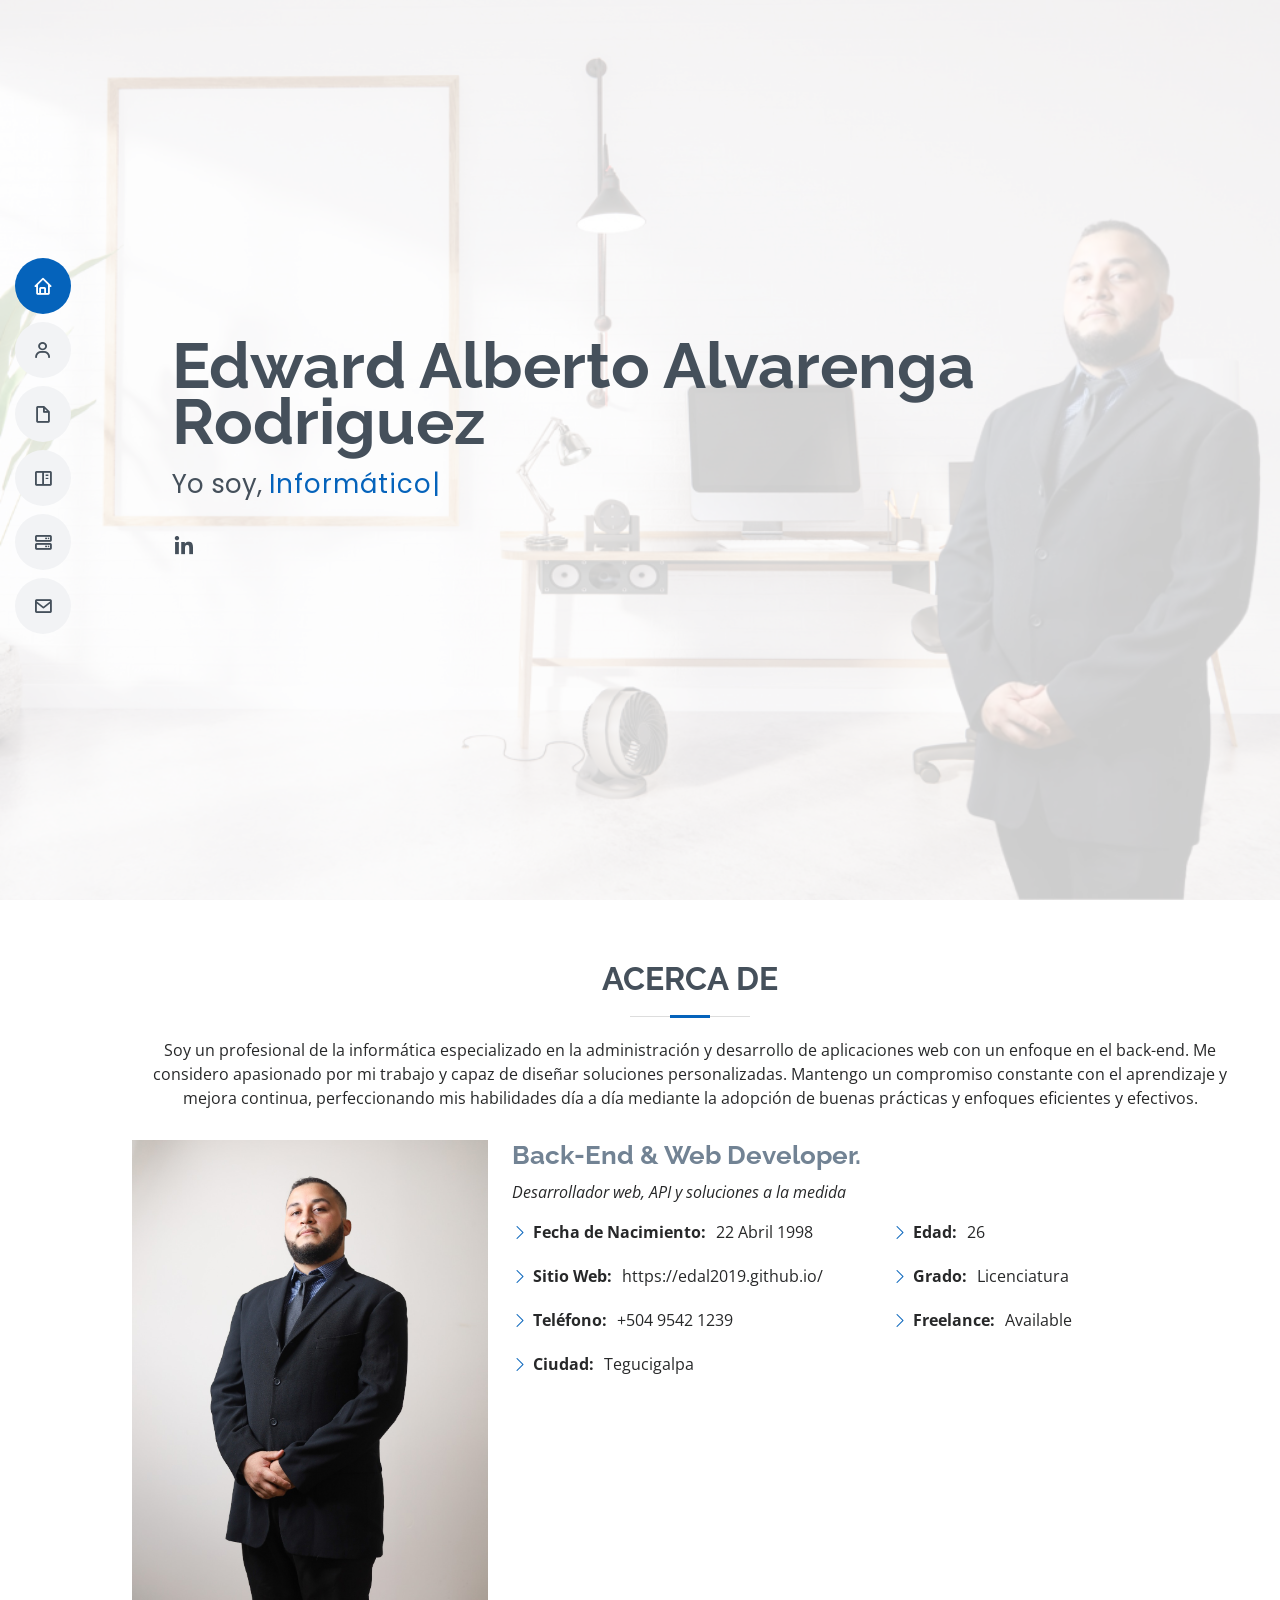
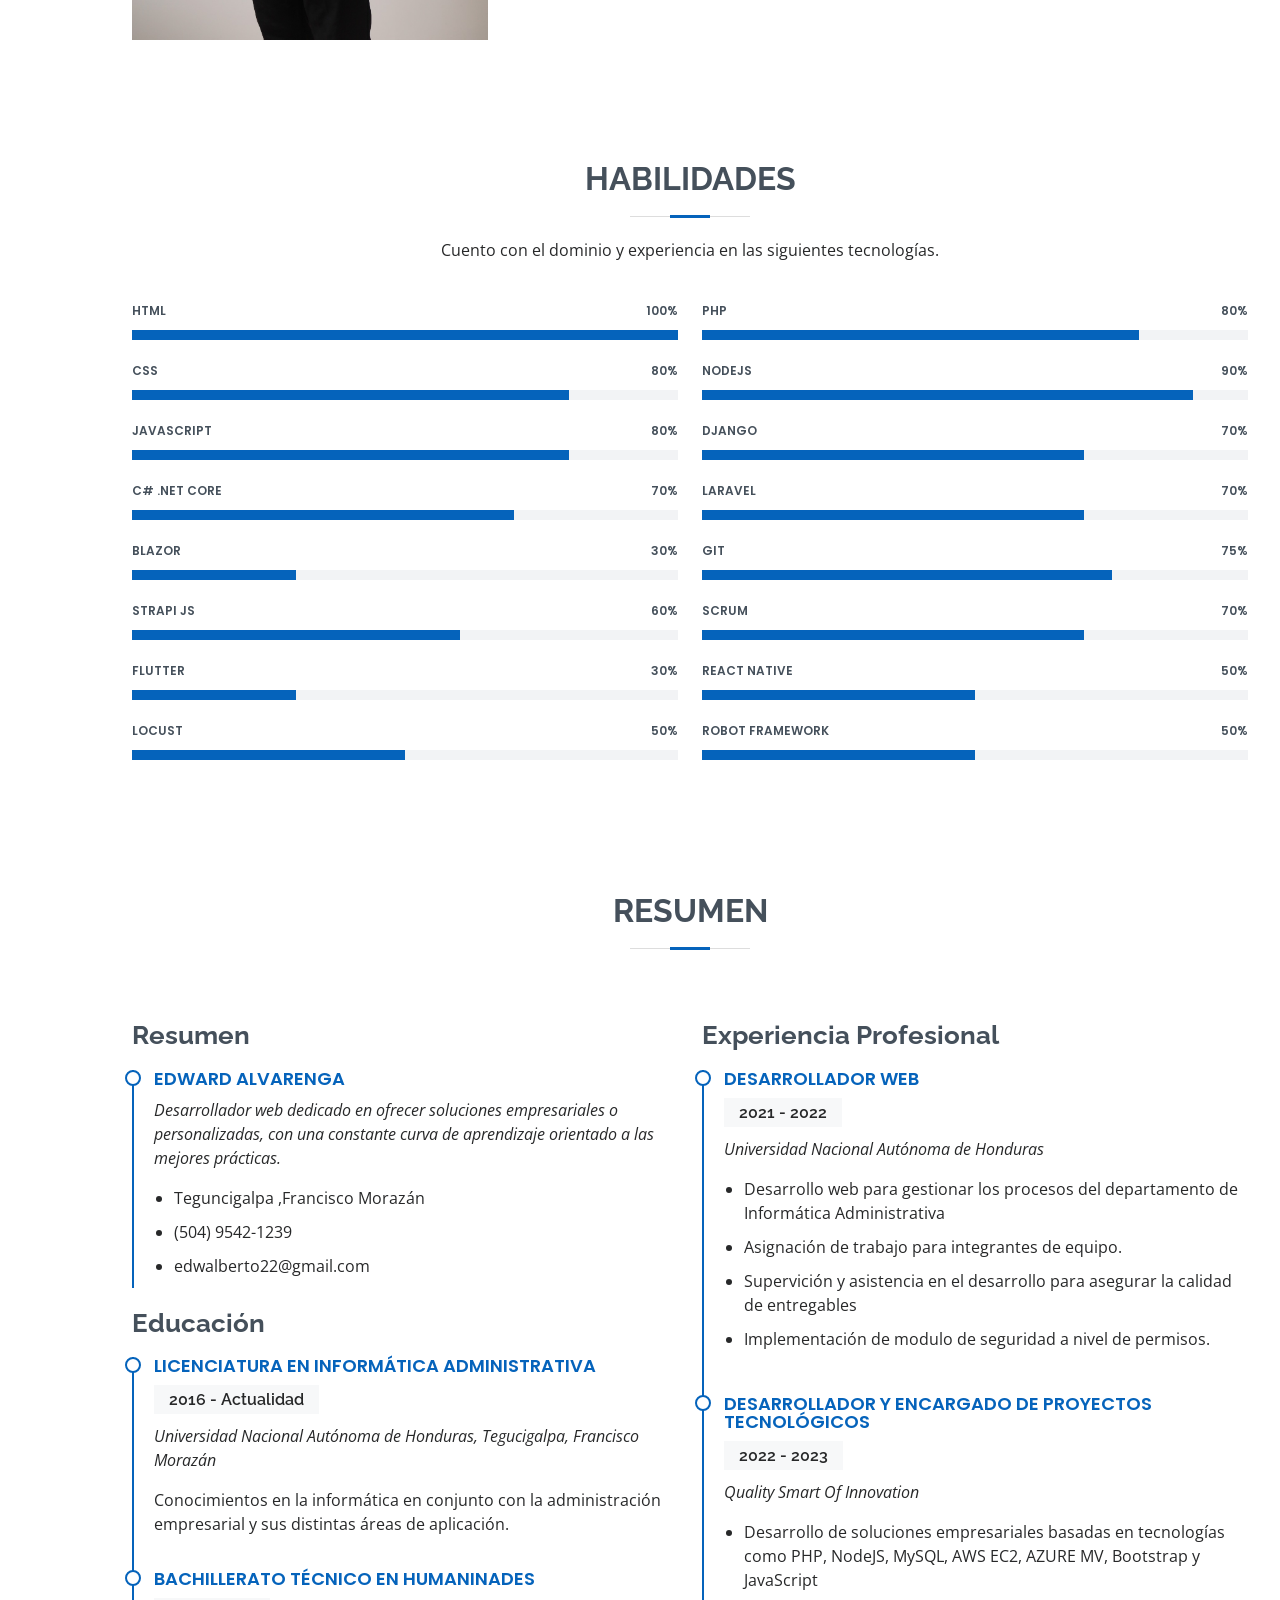
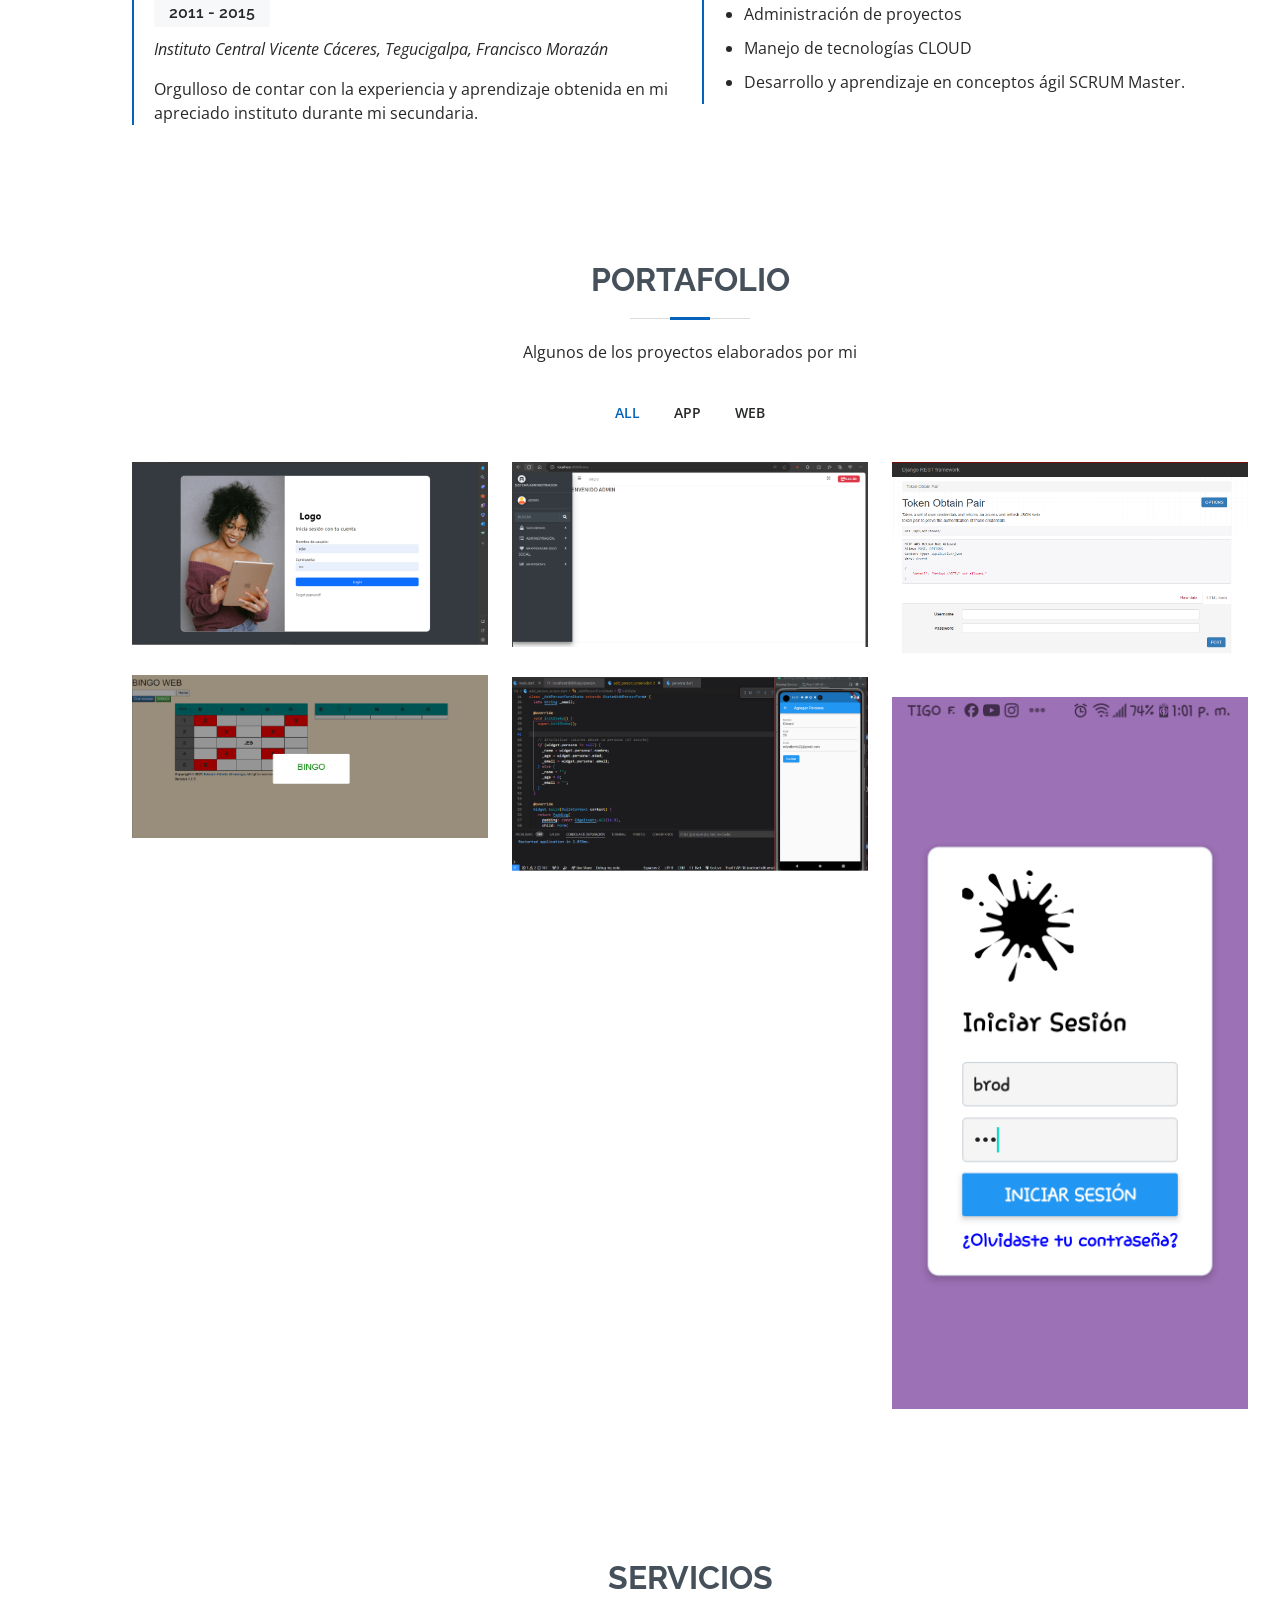
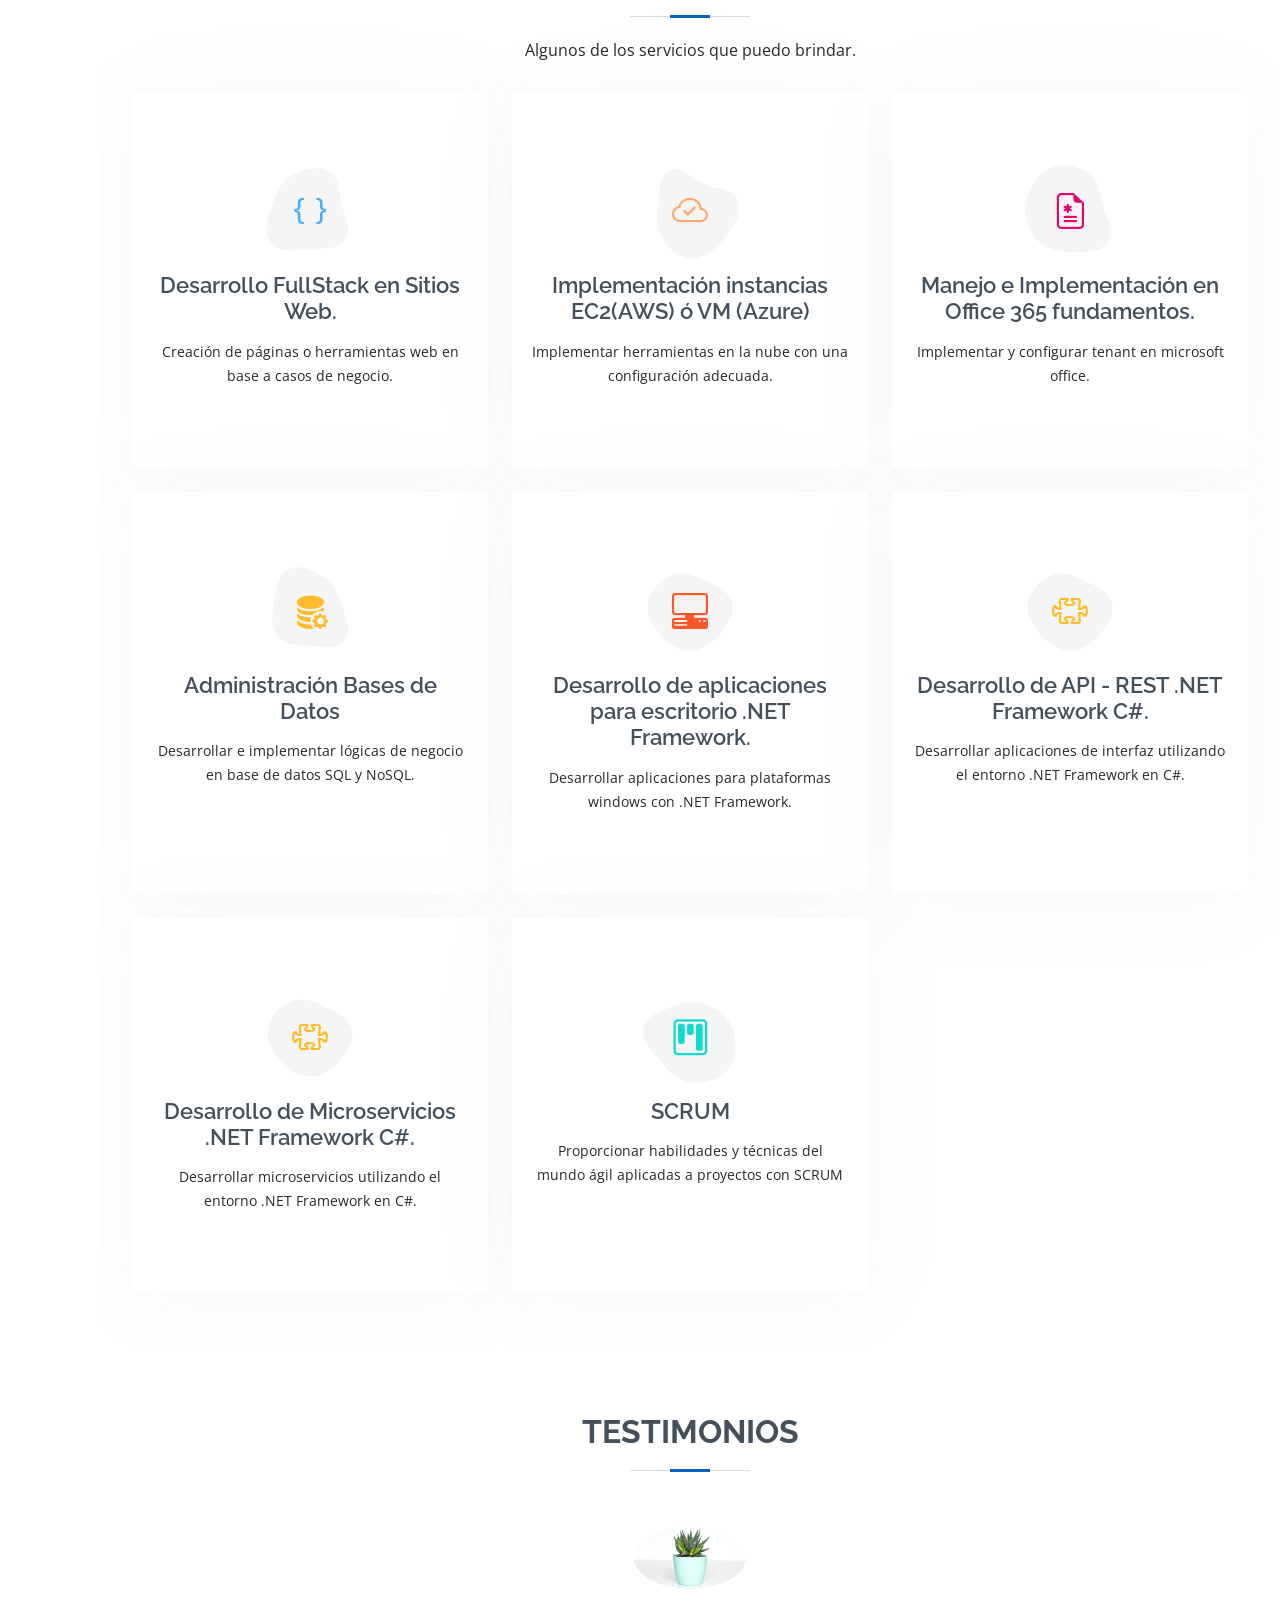
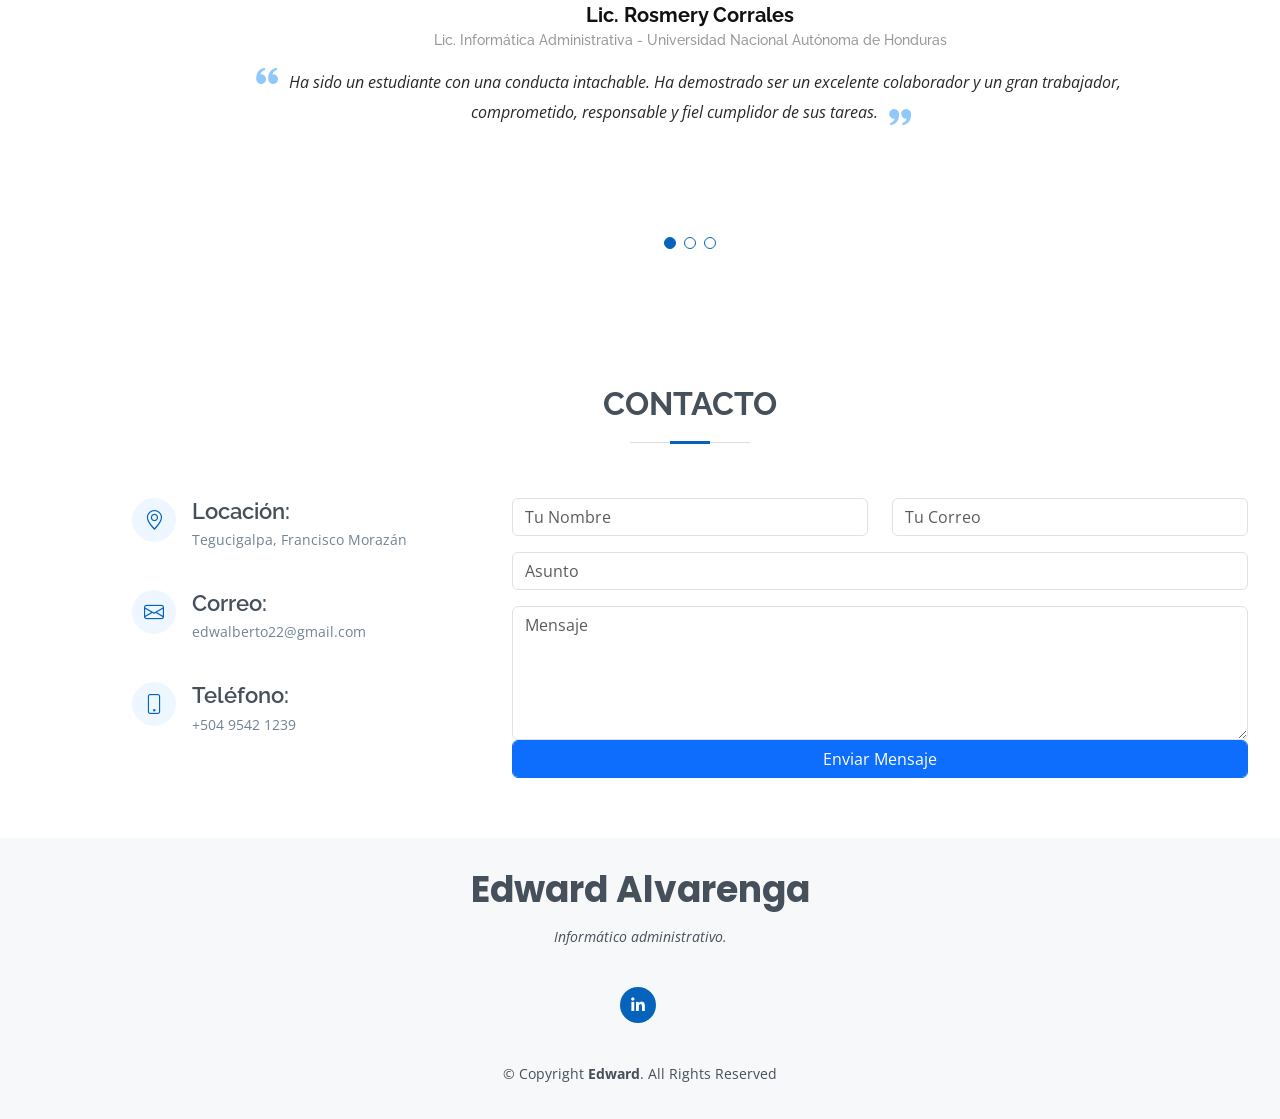
==== commit e9c0af6f: "Skills" ====
--- a/index.html
+++ b/index.html
@@ -276,16 +276,32 @@
               <div class="progress-bar-wrap">
                 <div class="progress-bar" role="progressbar" aria-valuenow="30" aria-valuemin="0" aria-valuemax="100"></div>
               </div>
-            </div>
+              
+            </div>
+            <div class="progress">
+              <span class="skill">Locust<i class="mdi mdi-sticker-minus:"></i><i class="val">50%</i></span>
+              <div class="progress-bar-wrap">
+                <div class="progress-bar" role="progressbar" aria-valuenow="50" aria-valuemin="0" aria-valuemax="100"></div>
+              </div>
+           </div> 
             
           </div>
           <div class="col-lg-6">
+
             <div class="progress">
               <span class="skill">REACT NATIVE<i class="mdi mdi-sticker-minus:"></i><i class="val">50%</i></span>
               <div class="progress-bar-wrap">
                 <div class="progress-bar" role="progressbar" aria-valuenow="50" aria-valuemin="0" aria-valuemax="100"></div>
               </div>
            </div> 
+          
+            <div class="progress">
+              <span class="skill">Robot Framework<i class="mdi mdi-sticker-minus:"></i><i class="val">50%</i></span>
+              <div class="progress-bar-wrap">
+                <div class="progress-bar" role="progressbar" aria-valuenow="50" aria-valuemin="0" aria-valuemax="100"></div>
+              </div>
+           </div> 
+
           </div>
         
 
